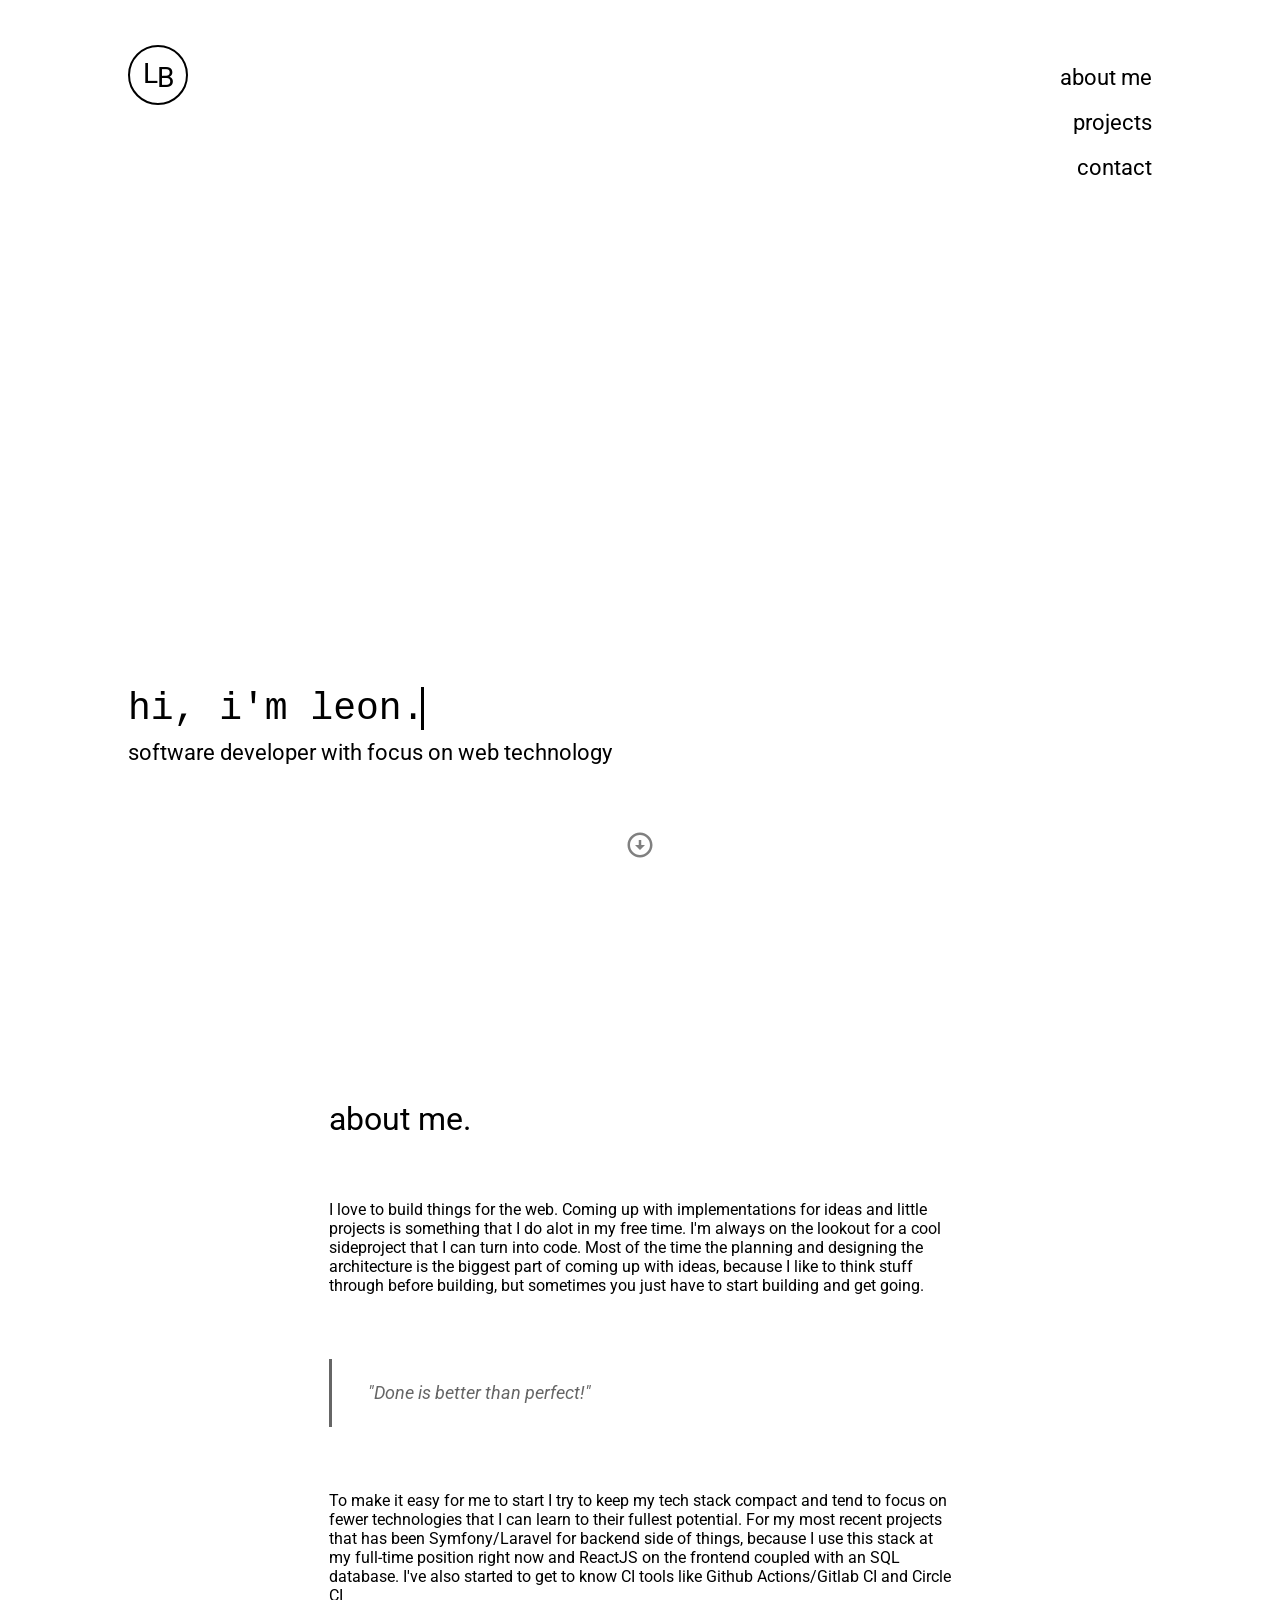
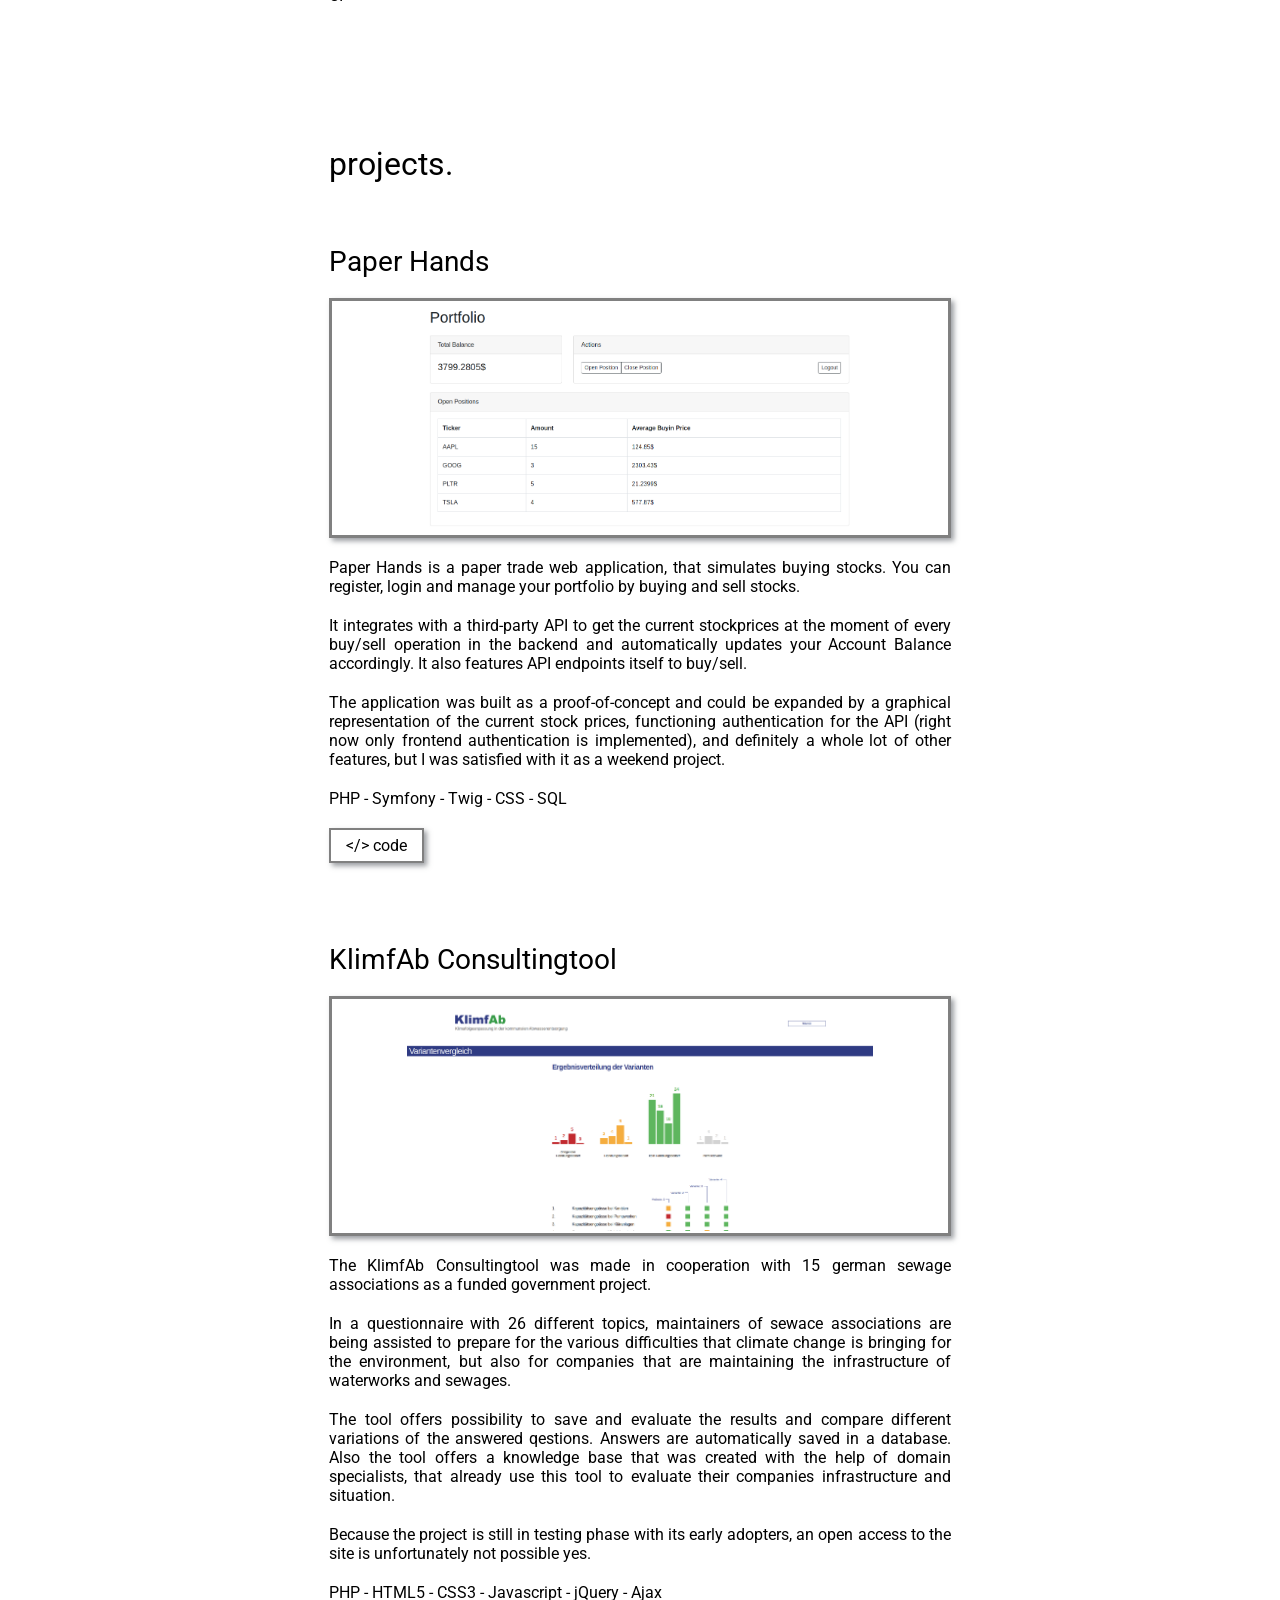
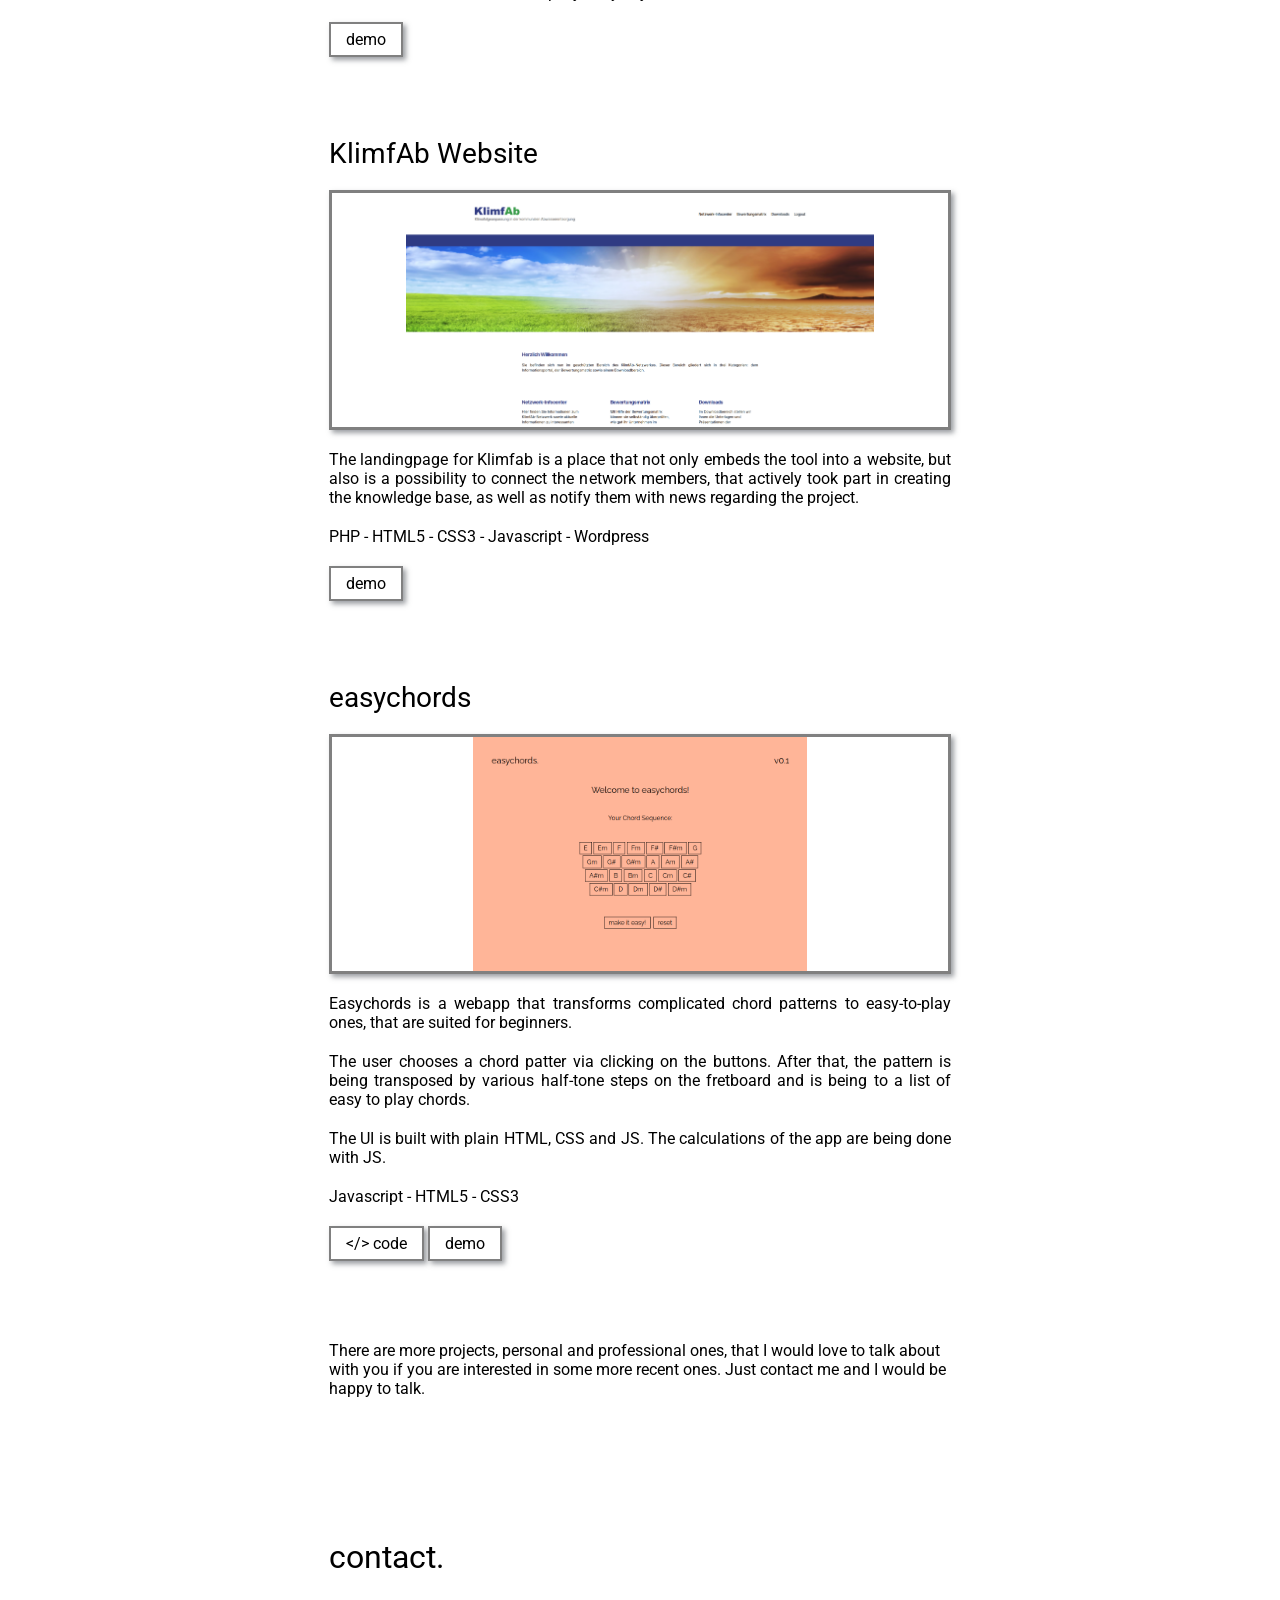
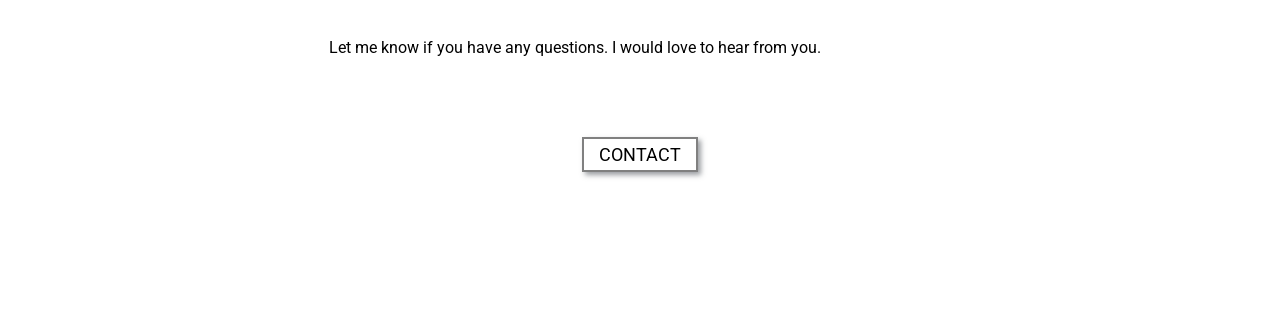
==== index.html @ 1100e107 "fix links to github" ====
<!DOCTYPE html>
<html lang="de">
<head>
	<meta charset="utf-8">
	<title>Leon Bubova - Developer</title>
	<meta name="author" content="">
	<meta name="description" content="A Personal Portfolio Website to showcase my projects and experiences">
	<meta name="viewport" content="width=device-width, initial-scale=1">

	<link rel="shortcut icon" type="image/x-icon" href="favicon.png">

	<link href="style.css" rel="stylesheet">
	<link href="https://fonts.googleapis.com/css2?family=Roboto:wght@100;300&display=swap" rel="stylesheet">

	<script src="https://ajax.googleapis.com/ajax/libs/jquery/3.5.1/jquery.min.js"></script>
	<script src="myscript.js"></script>
</head>

<body>
	<!--<div id="extra-header">
		<div id="header-container">
			<div id="extra-logo"><span id="extra-l">L</span><span id="extra-b">B</span></div>
			<div id="extra-navigation">
				<svg xmlns="http://www.w3.org/2000/svg" viewBox="0 0 24 24" fill="black;"><path d="M0 0h24v24H0z" fill="none"/><path d="M3 18h18v-2H3v2zm0-5h18v-2H3v2zm0-7v2h18V6H3z"/></svg>
			</div>
		</div>
	</div>-->
	<div id="hero">
		<div id="logo"><span id="l">L</span><span id="b">B</span></div>
		<div id="welcome">
			<h1 id="heading">hi, i'm leon.</h1>
			<h2 id="subline">software developer with focus on web technology</h2>
		</div>
		<div id="navigation">
			<ul>
				<li><a href="#about-me">about me</a></li>
				<li><a href="#projects">projects</a></li>
				<li><a href="#contact">contact</a></li>
			</ul>
		</div>
		<div id="to-bottom">
			<a href="#about-me"><svg xmlns="http://www.w3.org/2000/svg" enable-background="new 0 0 24 24" viewBox="0 0 24 24"><g><rect fill="none" height="24" width="24"/><path d="M12,4c4.41,0,8,3.59,8,8s-3.59,8-8,8s-8-3.59-8-8S7.59,4,12,4 M12,2C6.48,2,2,6.48,2,12c0,5.52,4.48,10,10,10 c5.52,0,10-4.48,10-10C22,6.48,17.52,2,12,2L12,2z M13,12l0-4h-2l0,4H8l4,4l4-4H13z"/></g></svg></a>
		</div>
	</div>
	<div id="site-content">
		<h3 id="about-me">about me.</h3>

		
		<p>I love to build things for the web. Coming up with implementations for ideas and little projects is something that I do alot in my free time. I'm always on the lookout for a cool sideproject that I can turn into code. Most of the time the planning and designing the architecture is the biggest part of coming up with ideas, because I like to think stuff through before building, but sometimes you just have to start building and get going.</p>
		<blockquote>"Done is better than perfect!"</blockquote>
		<p>To make it easy for me to start I try to keep my tech stack compact and tend to focus on fewer technologies that I can learn to their fullest potential. For my most recent projects that has been Symfony/Laravel for backend side of things, because I use this stack at my full-time position right now and ReactJS on the frontend coupled with an SQL database. I've also started to get to know CI tools like Github Actions/Gitlab CI and Circle CI</p>
	
		<h3 id="projects">projects.</h3>

		<h4 class="project-heading">Paper Hands</h4>
		<div id="project-0" class="project-container">
			<img src="paper_hands.png" style="max-height: 230px">
		</div>

		<p class="project-description">Paper Hands is a paper trade web application, that simulates buying stocks. You can register, login and manage your portfolio by buying and sell stocks.</p>
		<p class="project-description">It integrates with a third-party API to get the current stockprices at the moment of every buy/sell operation in the backend and automatically updates your Account Balance accordingly. It also features API endpoints itself to buy/sell.</p>
		<p class="project-description">The application was built as a proof-of-concept and could be expanded by a graphical representation of the current stock prices, functioning authentication for the API (right now only frontend authentication is implemented), and definitely a whole lot of other features, but I was satisfied with it as a weekend project.</p>
		<p>PHP - Symfony - Twig - CSS - SQL</p>
		<div class="project-button-container">
			<button class="project-button code-button"><a href="https://github.com/leonbubova/paper-hands">&lt/&gt code</a></button>
		</div>

		<h4 class="project-heading">KlimfAb Consultingtool</h4>
		<div id="project-1" class="project-container">
			<img src="klimfabtool.png" style="max-height: 230px">
		</div>

		<p class="project-description">The KlimfAb Consultingtool was made in cooperation with 15 german sewage associations as a funded government project. </p>
		<p class="project-description">In a questionnaire with 26 different topics, maintainers of sewace associations are being assisted to prepare for the various difficulties that climate change is bringing for the environment, but also for companies that are maintaining the infrastructure of waterworks and sewages.</p>
		<p class="project-description">The tool offers possibility to save and evaluate the results and compare different variations of the answered qestions. Answers are automatically saved in a database. Also the tool offers a knowledge base that was created with the help of domain specialists, that already use this tool to evaluate their companies infrastructure and situation.</p>
		<p class="project-description">Because the project is still in testing phase with its early adopters, an open access to the site is unfortunately not possible yes.</p>
		<p>PHP - HTML5 - CSS3 - Javascript - jQuery - Ajax</p>
		<div class="project-button-container">
			<button class="project-button demo-button"><a href="http://klimfab.de/">demo</a></button>
		</div>
		
		<h4 class="project-heading">KlimfAb Website</h4>
		<div id="project-2" class="project-container">
			<img src="klimfabwebsite.png" style="max-height: 230px">
		</div>
		<p class="project-description">The landingpage for Klimfab is a place that not only embeds the tool into a website, but also is a possibility to connect the network members, that actively took part in creating the knowledge base, as well as notify them with news regarding the project.</p>
		
		<p>PHP - HTML5 - CSS3 - Javascript - Wordpress</p>
		<div class="project-button-container">
			<button class="project-button demo-button"><a href="http://klimfab.de/">demo</a></button>
		</div>

		<h4 class="project-heading">easychords</h4>
		<div id="project-3" class="project-container">
			<img src="easychords.png" style="max-height: 234px">
		</div>
		<p class="project-description">Easychords is a webapp that transforms complicated chord patterns to easy-to-play ones, that are suited for beginners.</p>
		<p class="project-description">The user chooses a chord patter via clicking on the buttons. After that, the pattern is being transposed by various half-tone steps on the fretboard and is being to a list of easy to play chords.</p>
		<p class="project-description">The UI is built with plain HTML, CSS and JS. The calculations of the app are being done with JS.</p>
		<p>Javascript - HTML5 - CSS3</p>
		<div class="project-button-container">
			<button class="project-button code-button"><a href="https://github.com/leonbubova/easychords">&lt/&gt code</a></button>
			<button class="project-button demo-button"><a href="http://easychords.io/">demo</a></button>
		</div>
		
		<p>There are more projects, personal and professional ones, that I would love to talk about with you if you are interested in some more recent ones. Just contact me and I would be happy to talk.</p>
		
		<h3 id="contact">contact.</h3>
		<p>Let me know if you have any questions. I would love to hear from you.</p>
		<div id="cta-container">
			<button class="cta-button"><a href="mailto:bubova.leon@gmail.com">Contact</a></button>
		</div>
	</div>
</body>

</html>
---- style.css ----
/*! minireset.css v0.0.6 | MIT License | github.com/jgthms/minireset.css */
html,body,p,ol,ul,li,dl,dt,dd,blockquote,figure,fieldset,legend,textarea,pre,iframe,hr,h1,h2,h3,h4,h5,h6{margin:0;padding:0}h1,h2,h3,h4,h5,h6{font-size:100%;font-weight:normal}ul{list-style:none}button,input,select,textarea{margin:0}html{box-sizing:border-box}*,*::before,*::after{box-sizing:inherit}img,video{height:auto;max-width:100%}iframe{border:0}table{border-collapse:collapse;border-spacing:0}td,th{padding:0}td:not([align]),th:not([align]){text-align:left}

html{
	scroll-behavior: smooth;
}

body{
	font-family: 'Roboto', sans-serif;
}

a{
	color: inherit;
	text-decoration: none;
}

a:hover{
	text-decoration-line: underline;
	text-decoration-color: black;
}

#hero{
	width: 98vw;
	height: 100vh;
	margin: 0 auto;
	margin-bottom: 5rem;
}

#welcome{
	position: absolute;
	bottom: 15%;
	left: 10%;
}

@media only screen and (max-width: 500px) {

	h1{
		font-size: 26px !important;
	}
      }

#navigation{
	position: absolute;
	top: 5%;
	right: 10%;
	font-size: 22px;
	text-align: right;
	transition: top 1.2s;
}

#logo{
	position: absolute;
	top: 5%;
	left: 10%;
	width: 60px;
	height: 60px;
	border-radius: 50%;
	border: solid 2px black;
}

svg{
	fill: gray; 
	width: 30px;
	height: 30px;
}

#to-bottom{
	position: absolute;
	bottom: 4%;
	left: 0;
	right: 0;
	text-align: center;
}

#navigation ul li {
	margin-top: 20px;
}

h1{
	font-size: 38px;
	font-family: monospace;
	overflow: hidden;
	white-space: nowrap;
	border-right: 3px solid black;
	width: 13ch;
	animation: 
		typing 2s steps(13),
		blink-caret .75s 2s step-end infinite;
}

@keyframes slidein {
	from {
	  margin-left: -500px;
	}
      
	to {
	  margin-left: 0px;
	}
      }

/* typing effect */
@keyframes typing {
	from { width: 0ch; }
	10% {width: 0ch;}
	to { width: 13ch; }
}

/* typewriter cursor effect */
@keyframes blink-caret {
	from, to { border-color: transparent }
	50% { border-color: black; }
}

h2{
	font-size: 22px;
}

h3{
	font-size: 32px;
	margin-bottom: 60px;
	margin-top: 20px;
	min-height: 160px;
	padding-top: 120px;

}

p{
	font-size: 16px;
	margin-bottom: 20px;
}

#subline{
	margin-top: 10px;
}

#site-content{
	max-width: 750px;
	margin: 0 auto;
	padding: 0 5vw;
}

blockquote {
	border-left: 3px solid #666;
	color: #666;
	font-family: 'Roboto', sans-serif;
	font-size: 18px;
	font-style: italic;
	line-height: 1.8em;
	padding: 1em 2em;
	margin: 4rem 0;
	position: relative;
	transition: 0.2s border ease-in-out;
	z-index: 0;
      }

#l{
	font-size: 28px;
	position: relative;
	left: 13px;
	top: 10px;

}

#b{
	font-size: 28px;
	position: relative;
	left: 12px;
	top: 14px;

}

#extra-l{
	font-size: 16px;
	position: relative;
	left: 8px;
	top: 5px;

}

#extra-b{
	font-size: 16px;
	position: relative;
	left: 7px;
	top: 9px;

}

#extra-header{
	display: none;
	position: fixed;
	width: 100vw;
	height: 50px;
	padding: 5px;
	margin: 0 auto;
	z-index: 10;
	background-color: white;
	-webkit-box-shadow: 0 3px 5px rgba(57, 63, 72, 0.3);
	-moz-box-shadow: 0 3px 5px rgba(57, 63, 72, 0.3);
	box-shadow: 0 3px 5px rgba(57, 63, 72, 0.3);
}

#extra-logo{
	width: 35px;
	height: 35px;
	border-radius: 50%;
	border: solid 1px black;
}

#extra-navigation{
	margin-top: 5px;
}

#header-container{
	margin: 0 5vw;
	display: flex;
	flex-direction: row;
	justify-content: space-between;
	align-items: center;
}


.moved-navigation{
	top: 35vh!important;
}


.project-container{
	border: solid 3px gray;
	height: 240px;
	width: 100%;
	display: flex;
	flex-direction: column;
	justify-content: center;
	align-items: center;
	margin-bottom: 20px;
	-webkit-box-shadow: 3px 3px 5px rgba(57, 63, 72, 0.5);
	-moz-box-shadow: 3px 3px 5px rgba(57, 63, 72, 0.5);
	box-shadow: 3px 3px 5px rgba(57, 63, 72, 0.5);
}

.project-heading{
	font-size: 28px;
	margin-bottom: 20px;
}

.project-description{
	text-align: justify;
}

.project-button-container{
	margin-bottom: 80px
}

button{
	font-family: inherit;
	font-size: 16px;
	height: 35px;
	padding: 0 15px;
	background-color: white;
	border-radius: 0px;
	border: solid 2px gray;
	-webkit-box-shadow: 3px 3px 5px rgba(57, 63, 72, 0.5);
	-moz-box-shadow: 3px 3px 5px rgba(57, 63, 72, 0.5);
	box-shadow: 3px 3px 5px rgba(57, 63, 72, 0.5);
}

.cta-button{
	font-size: 18px;
	text-transform: uppercase;
}


#cta-container{
	display: flex;
	justify-content: center;
	margin-bottom: 10rem;
	margin-top: 5rem;
}
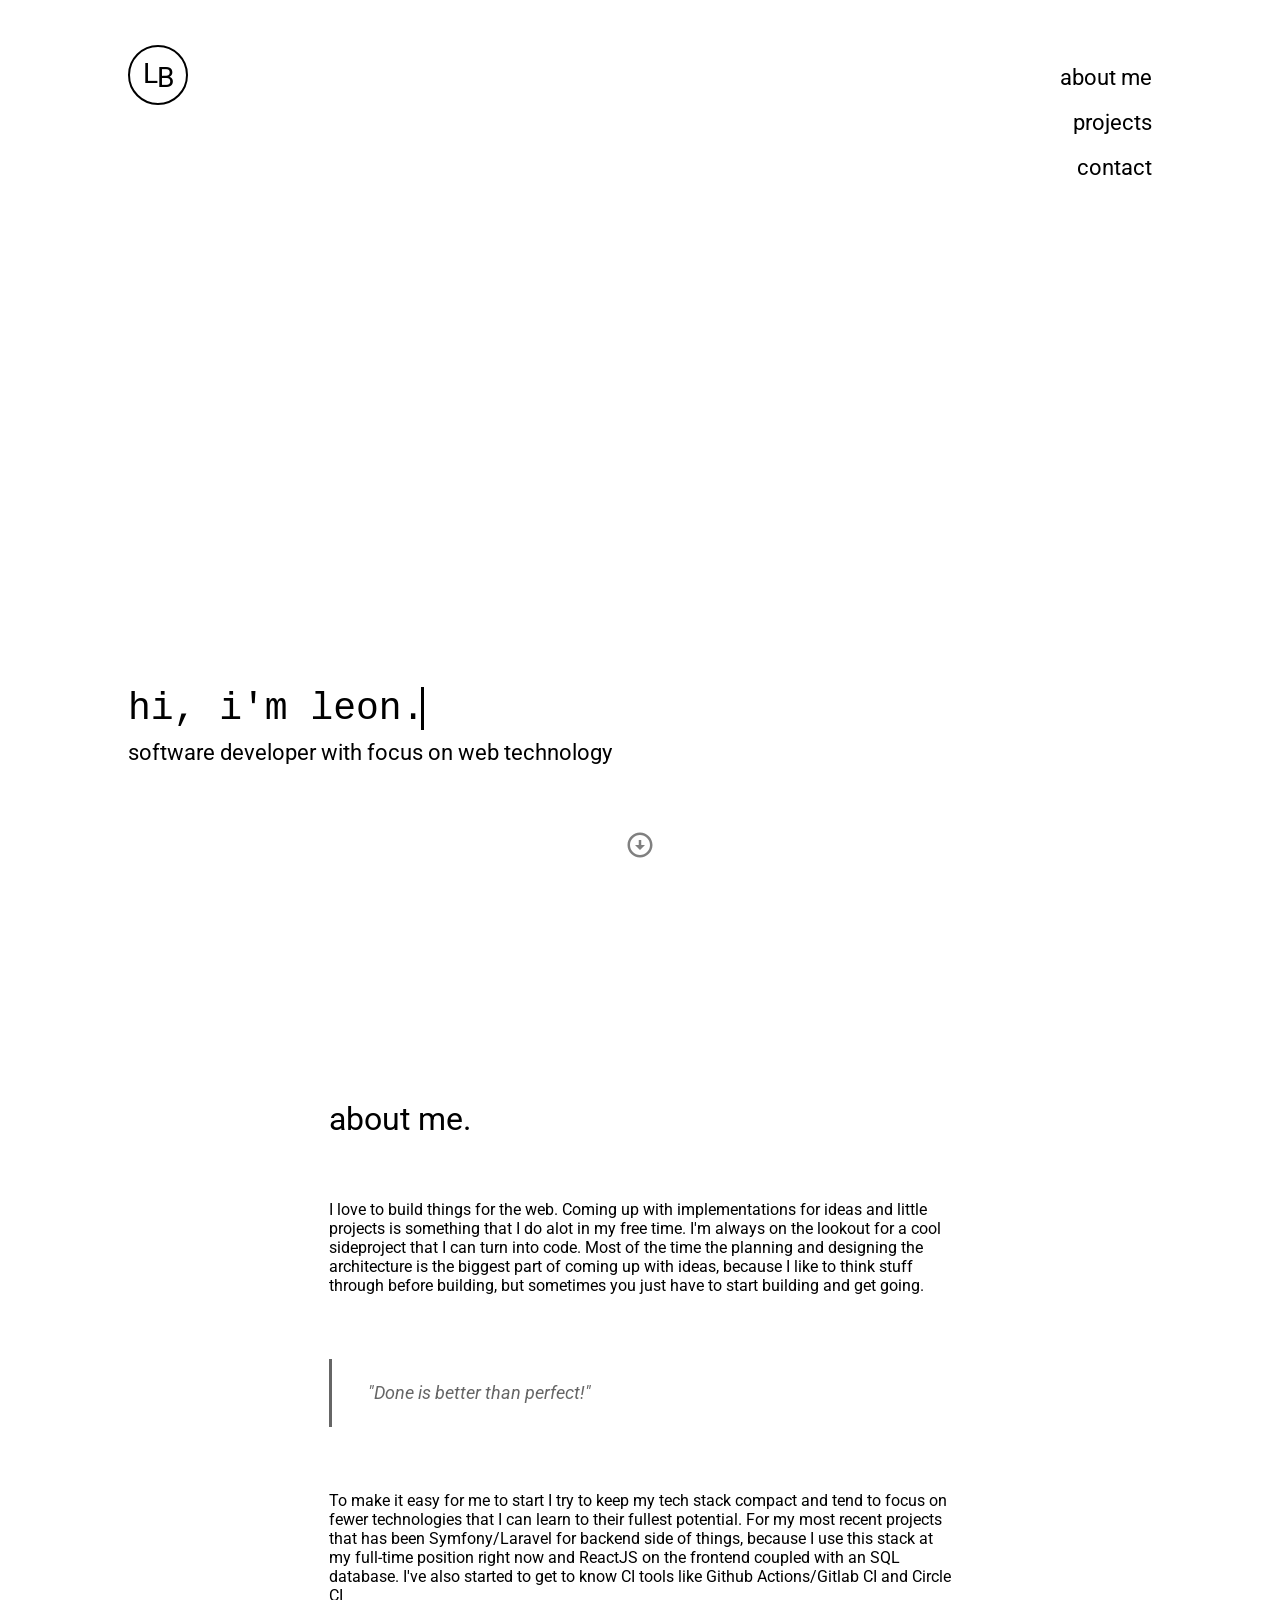
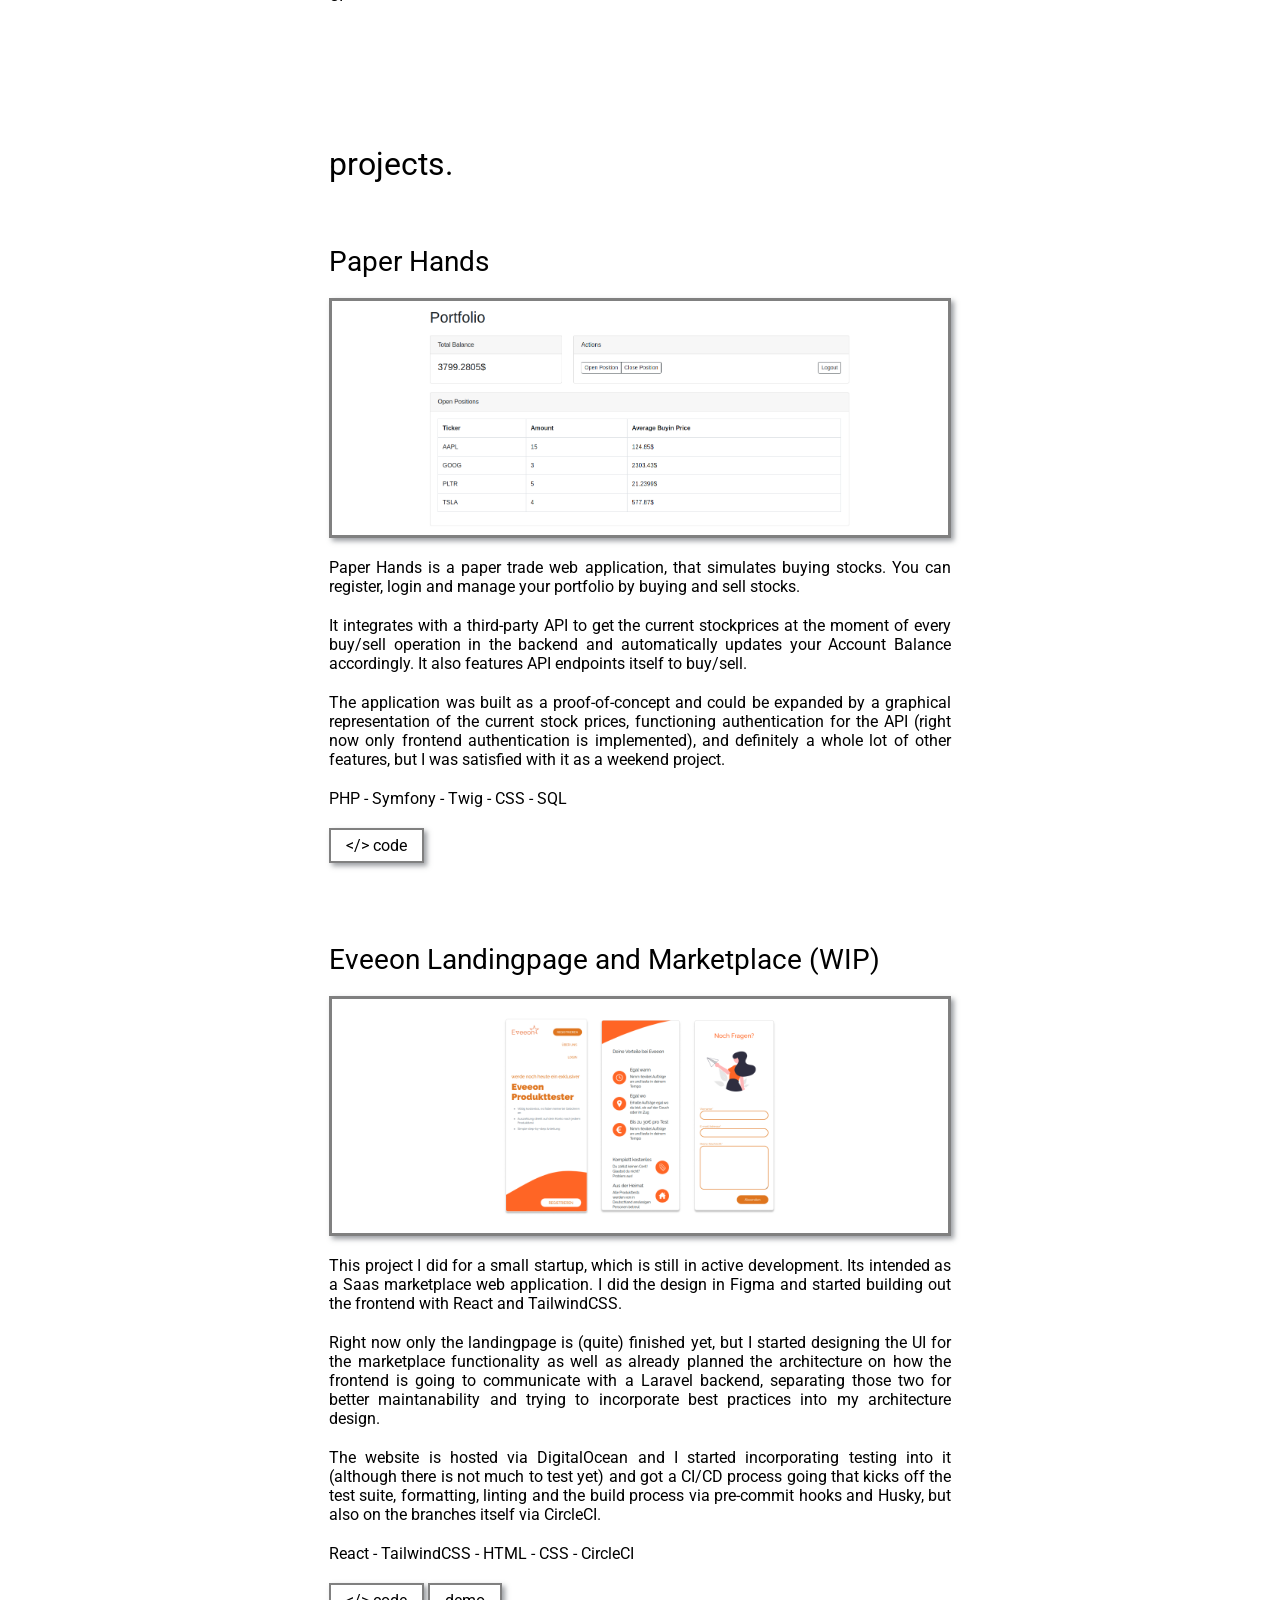
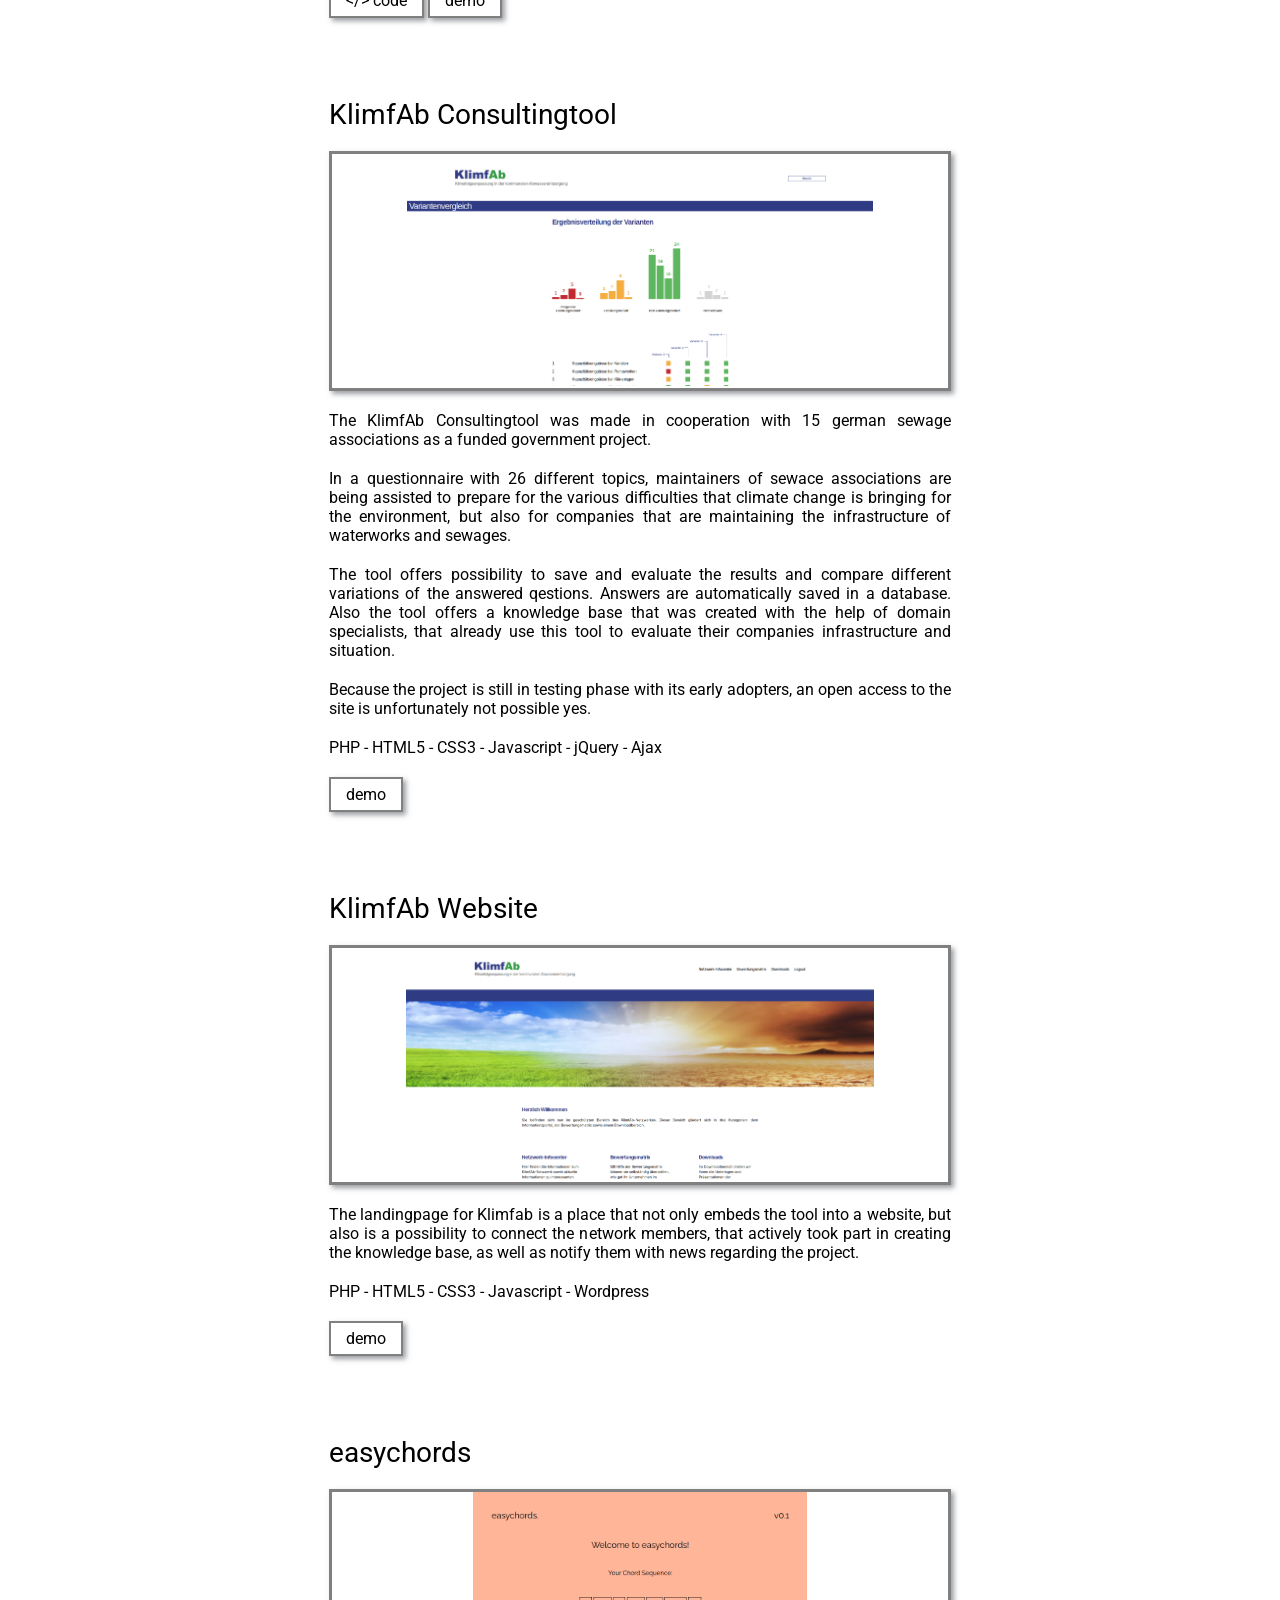
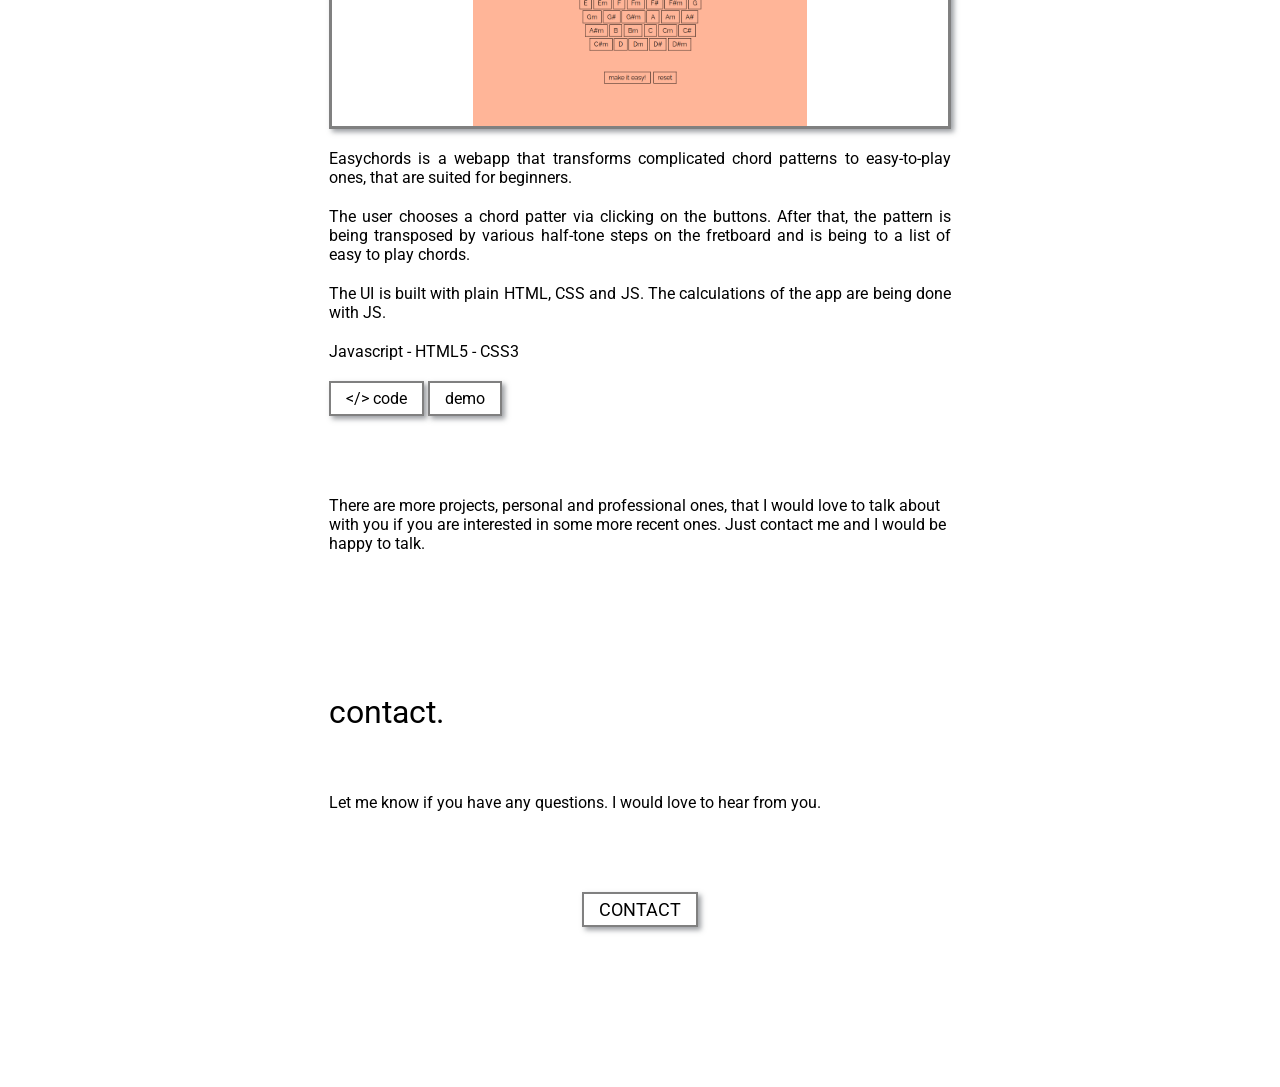
==== commit ae2c9e33: "add eveeon project" ====
--- a/index.html
+++ b/index.html
@@ -65,8 +65,22 @@
 			<button class="project-button code-button"><a href="https://github.com/leonbubova/paper-hands">&lt/&gt code</a></button>
 		</div>
 
+		<h4 class="project-heading">Eveeon Landingpage and Marketplace (WIP)</h4>
+		<div id="project-1" class="project-container">
+			<img src="eveeon.png" style="max-height: 230px">
+		</div>
+
+		<p class="project-description">This project I did for a small startup, which is still in active development. Its intended as a Saas marketplace web application. I did the design in Figma and started building out the frontend with React and TailwindCSS.</p>
+		<p class="project-description">Right now only the landingpage is (quite) finished yet, but I started designing the UI for the marketplace functionality as well as already planned the architecture on how the frontend is going to communicate with a Laravel backend, separating those two for better maintanability and trying to incorporate best practices into my architecture design.</p>
+		<p class="project-description">The website is hosted via DigitalOcean and I started incorporating testing into it (although there is not much to test yet) and got a CI/CD process going that kicks off the test suite, formatting, linting and the build process via pre-commit hooks and Husky, but also on the branches itself via CircleCI.</p>
+		<p>React - TailwindCSS - HTML - CSS - CircleCI</p>
+		<div class="project-button-container">
+			<button class="project-button code-button"><a href="https://github.com/leonbubova/mrktplc-frontend">&lt/&gt code</a></button>
+			<button class="project-button demo-button"><a href="https://mrktplc-frontend-juw6f.ondigitalocean.app/">demo</a></button>
+		</div>
+
 		<h4 class="project-heading">KlimfAb Consultingtool</h4>
-		<div id="project-1" class="project-container">
+		<div id="project-2" class="project-container">
 			<img src="klimfabtool.png" style="max-height: 230px">
 		</div>
 
@@ -80,7 +94,7 @@
 		</div>
 		
 		<h4 class="project-heading">KlimfAb Website</h4>
-		<div id="project-2" class="project-container">
+		<div id="project-3" class="project-container">
 			<img src="klimfabwebsite.png" style="max-height: 230px">
 		</div>
 		<p class="project-description">The landingpage for Klimfab is a place that not only embeds the tool into a website, but also is a possibility to connect the network members, that actively took part in creating the knowledge base, as well as notify them with news regarding the project.</p>
@@ -91,7 +105,7 @@
 		</div>
 
 		<h4 class="project-heading">easychords</h4>
-		<div id="project-3" class="project-container">
+		<div id="project-4" class="project-container">
 			<img src="easychords.png" style="max-height: 234px">
 		</div>
 		<p class="project-description">Easychords is a webapp that transforms complicated chord patterns to easy-to-play ones, that are suited for beginners.</p>
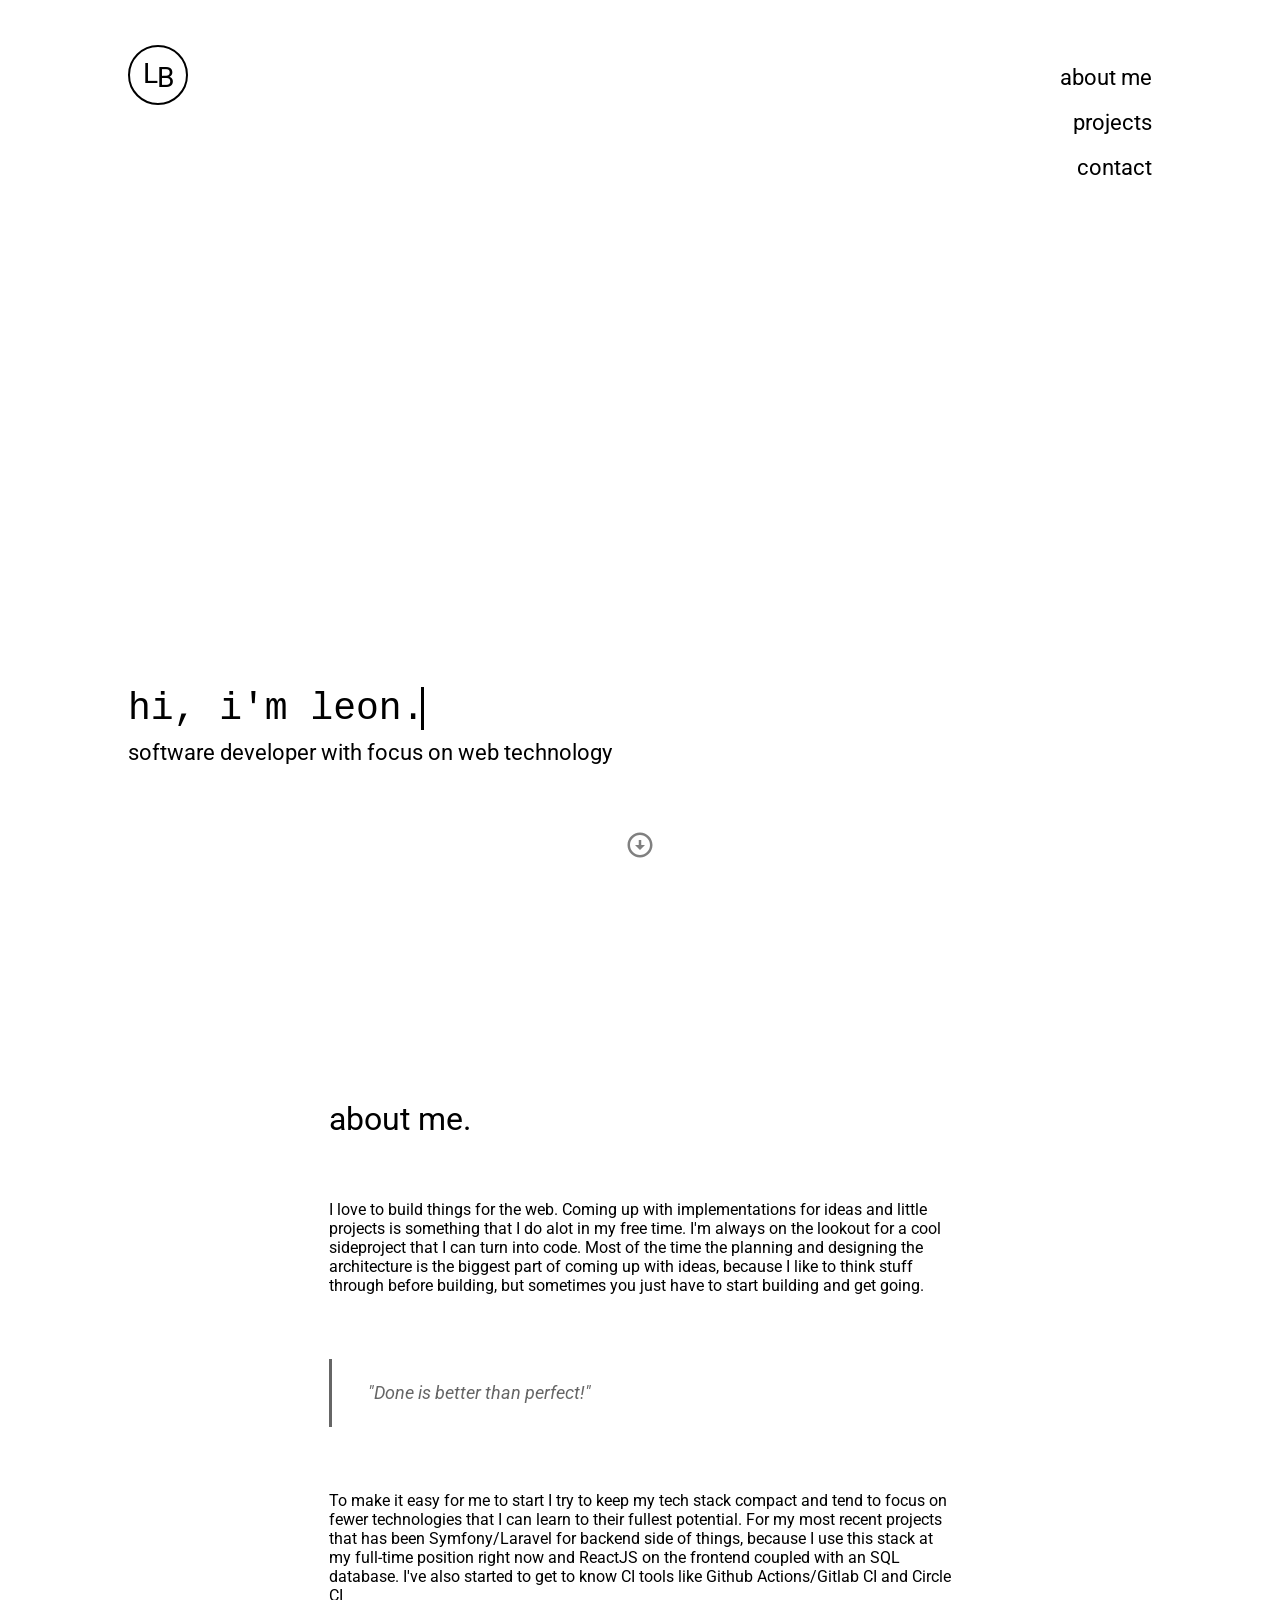
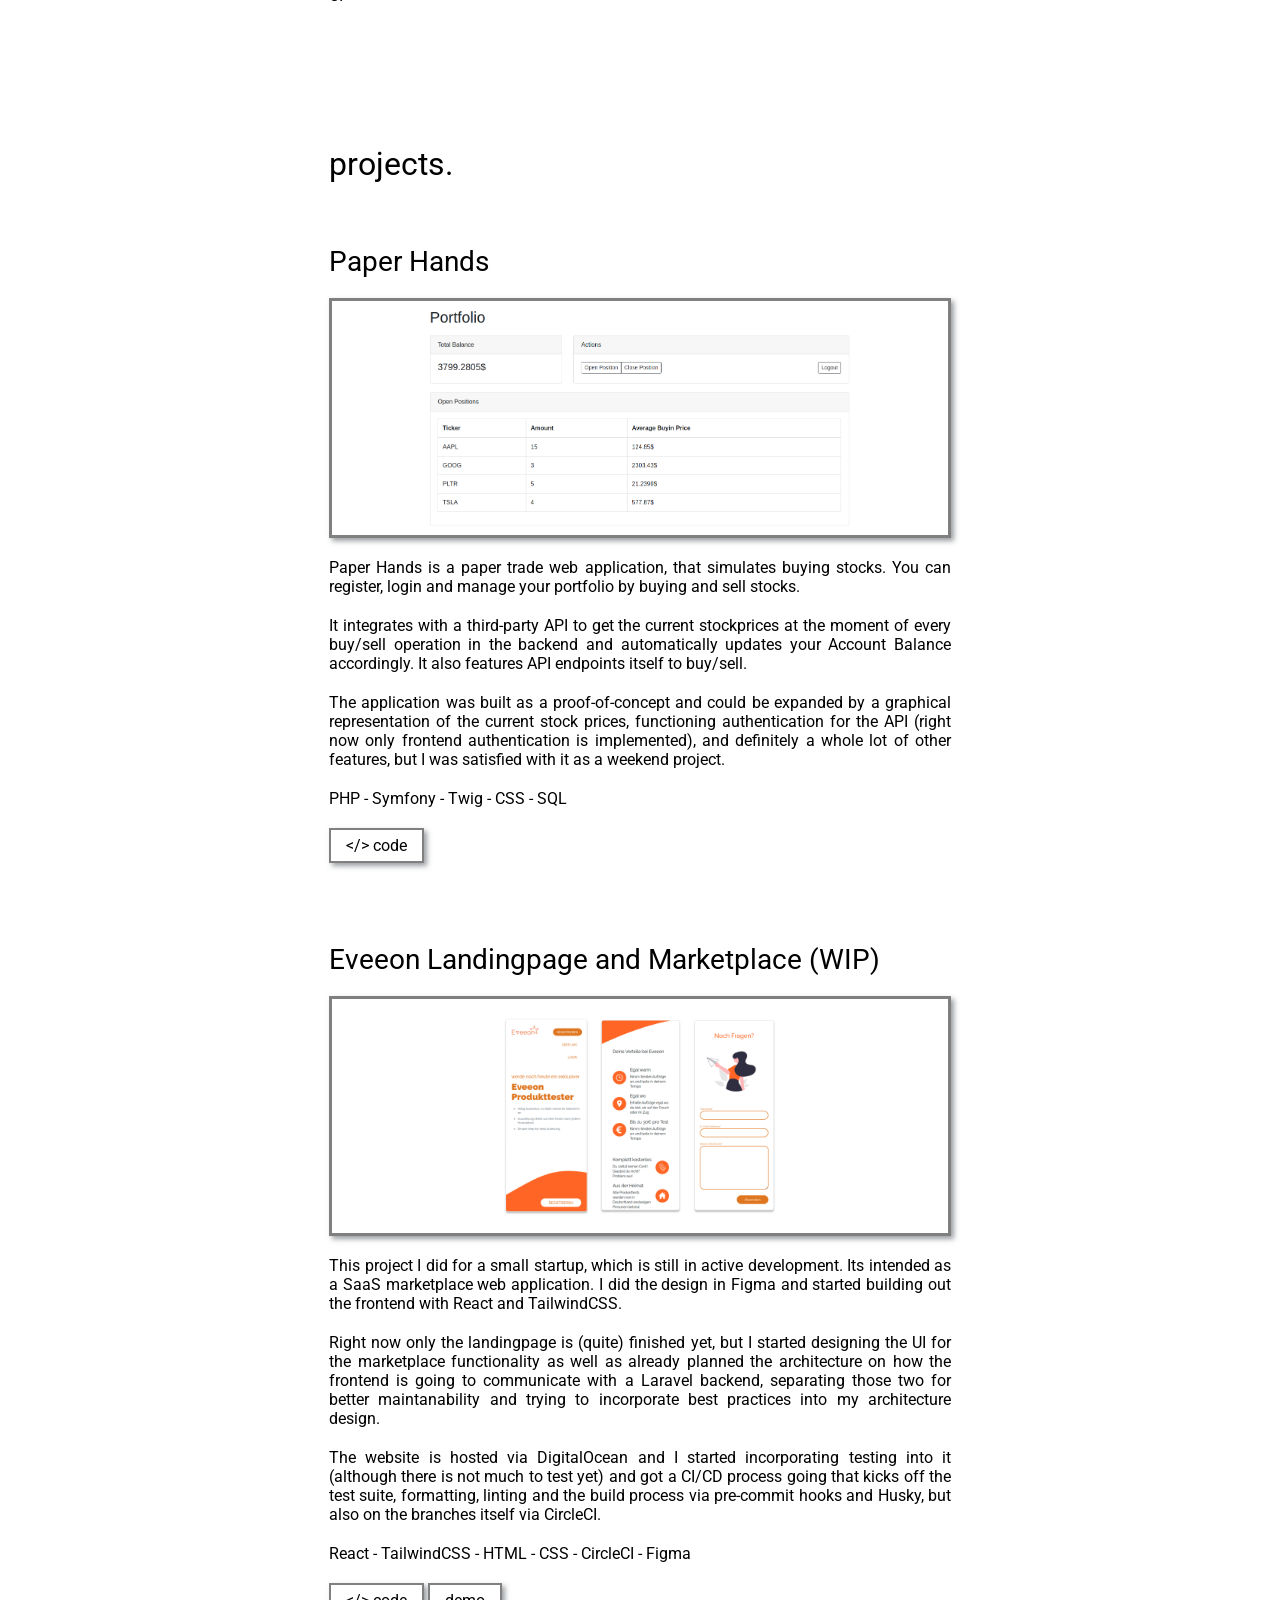
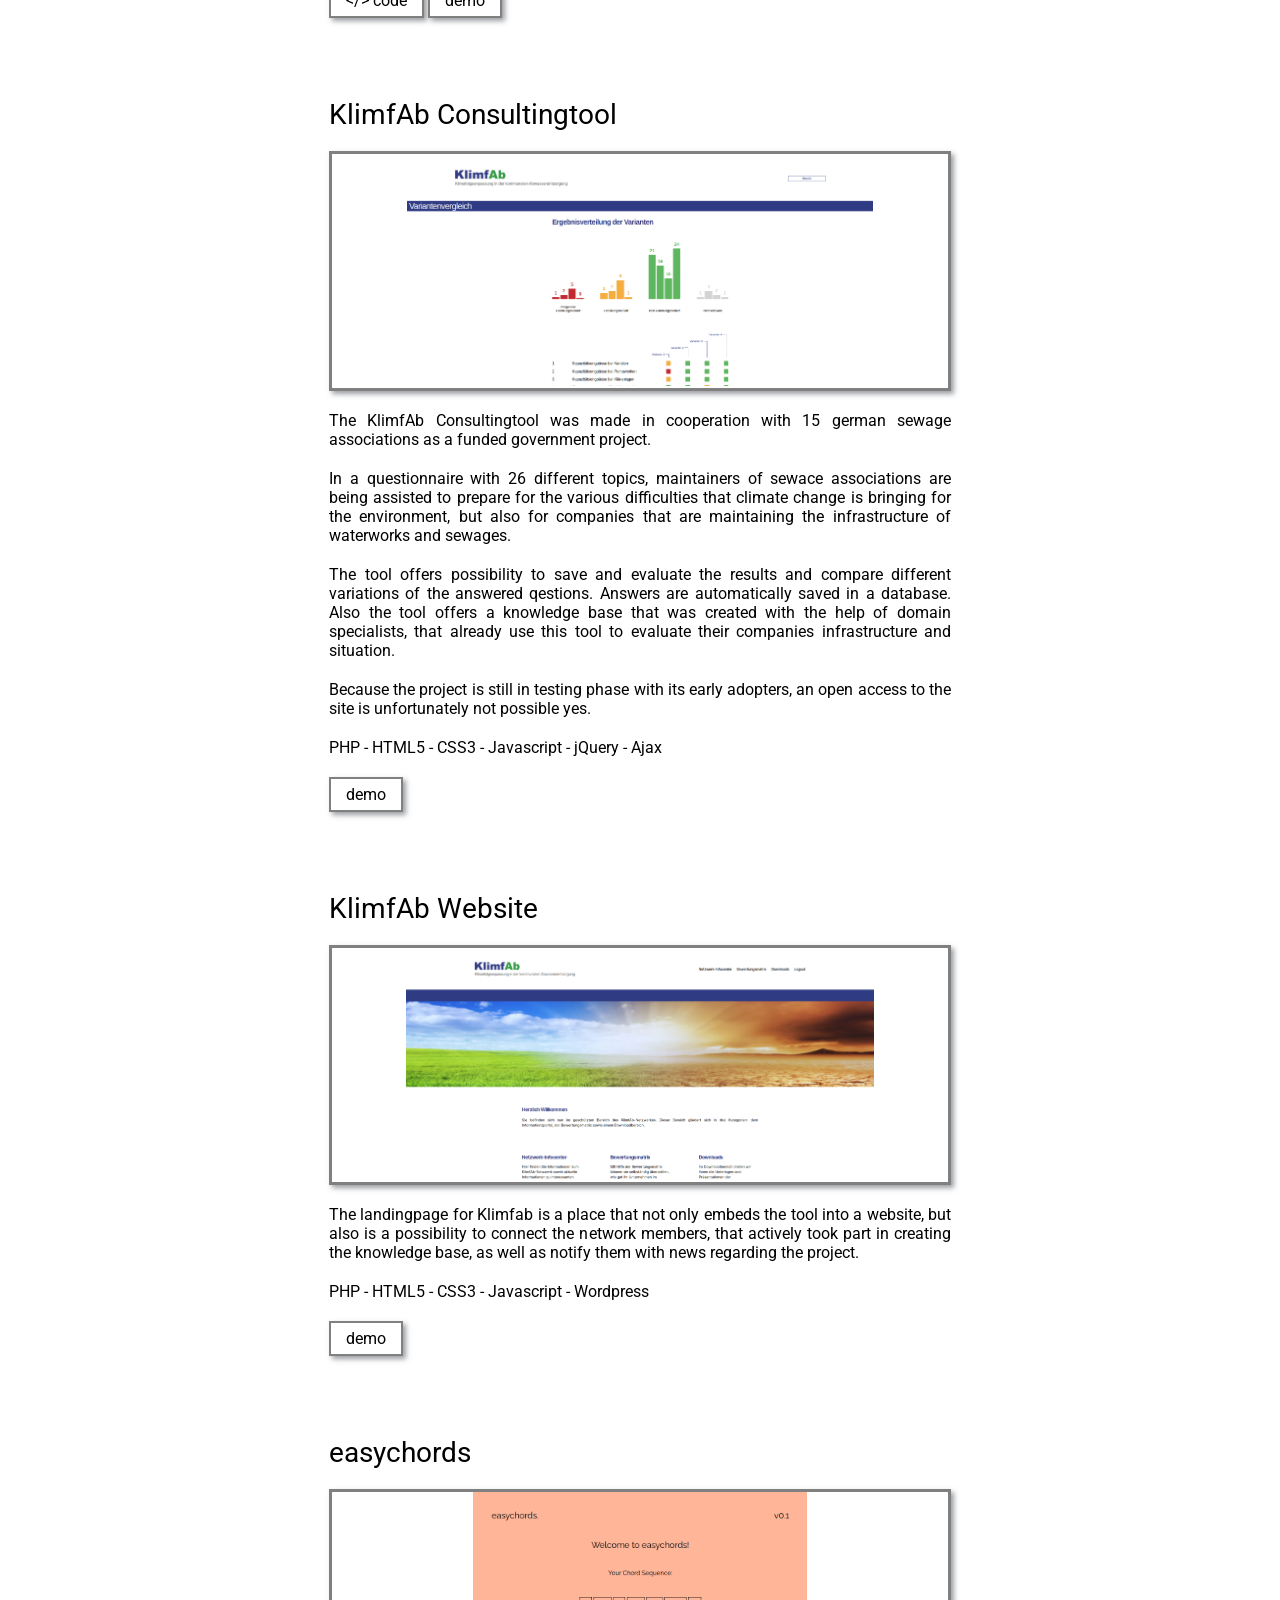
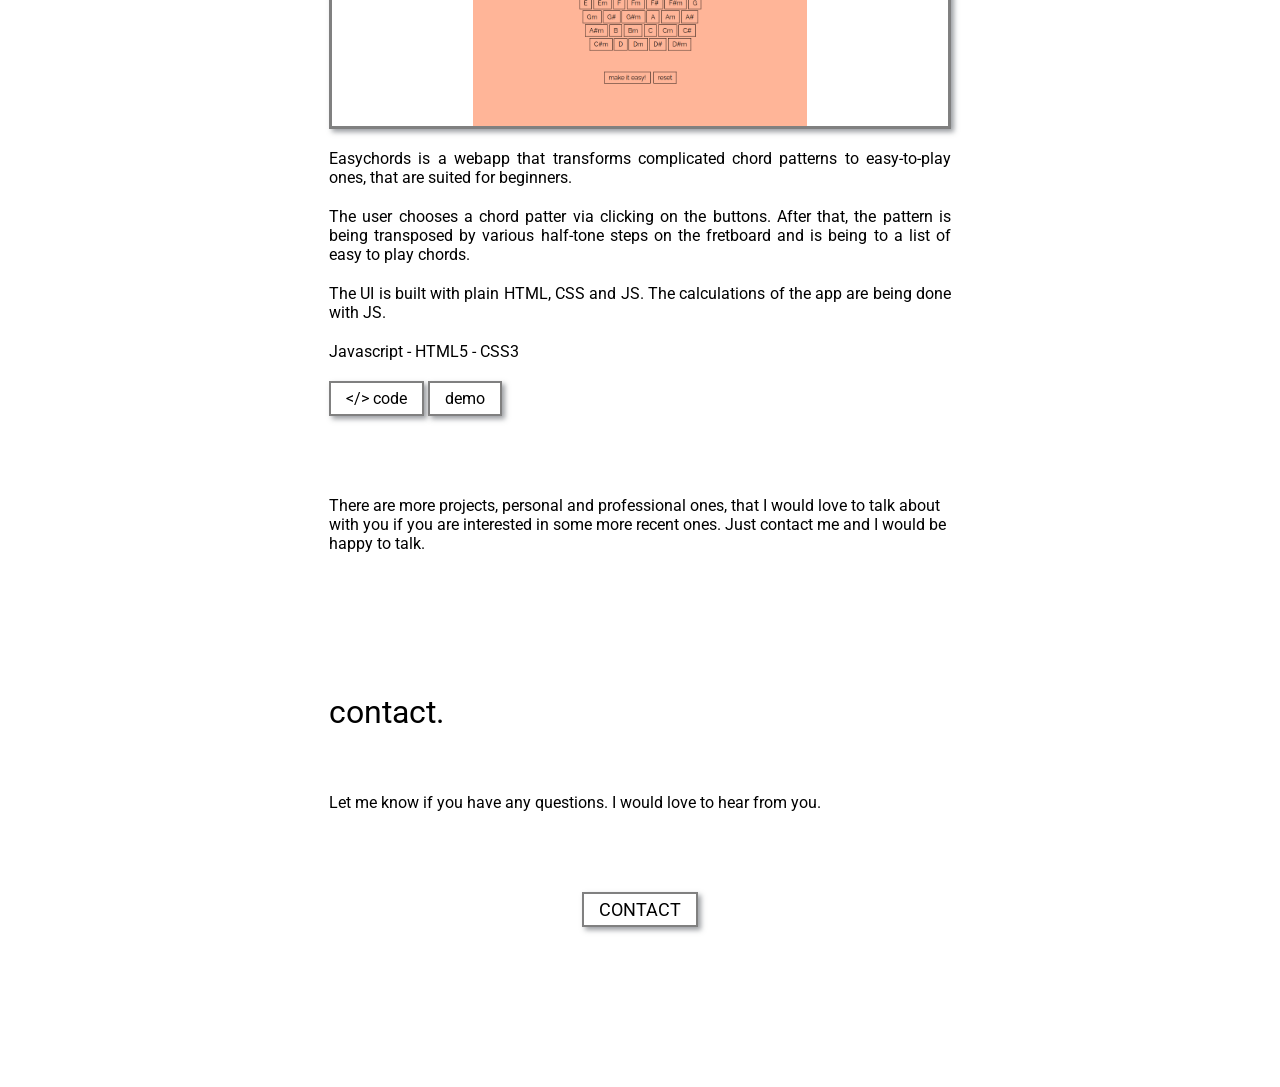
==== commit 0831df3e: "fix typo" ====
--- a/index.html
+++ b/index.html
@@ -70,10 +70,10 @@
 			<img src="eveeon.png" style="max-height: 230px">
 		</div>
 
-		<p class="project-description">This project I did for a small startup, which is still in active development. Its intended as a Saas marketplace web application. I did the design in Figma and started building out the frontend with React and TailwindCSS.</p>
+		<p class="project-description">This project I did for a small startup, which is still in active development. Its intended as a SaaS marketplace web application. I did the design in Figma and started building out the frontend with React and TailwindCSS.</p>
 		<p class="project-description">Right now only the landingpage is (quite) finished yet, but I started designing the UI for the marketplace functionality as well as already planned the architecture on how the frontend is going to communicate with a Laravel backend, separating those two for better maintanability and trying to incorporate best practices into my architecture design.</p>
 		<p class="project-description">The website is hosted via DigitalOcean and I started incorporating testing into it (although there is not much to test yet) and got a CI/CD process going that kicks off the test suite, formatting, linting and the build process via pre-commit hooks and Husky, but also on the branches itself via CircleCI.</p>
-		<p>React - TailwindCSS - HTML - CSS - CircleCI</p>
+		<p>React - TailwindCSS - HTML - CSS - CircleCI - Figma</p>
 		<div class="project-button-container">
 			<button class="project-button code-button"><a href="https://github.com/leonbubova/mrktplc-frontend">&lt/&gt code</a></button>
 			<button class="project-button demo-button"><a href="https://mrktplc-frontend-juw6f.ondigitalocean.app/">demo</a></button>
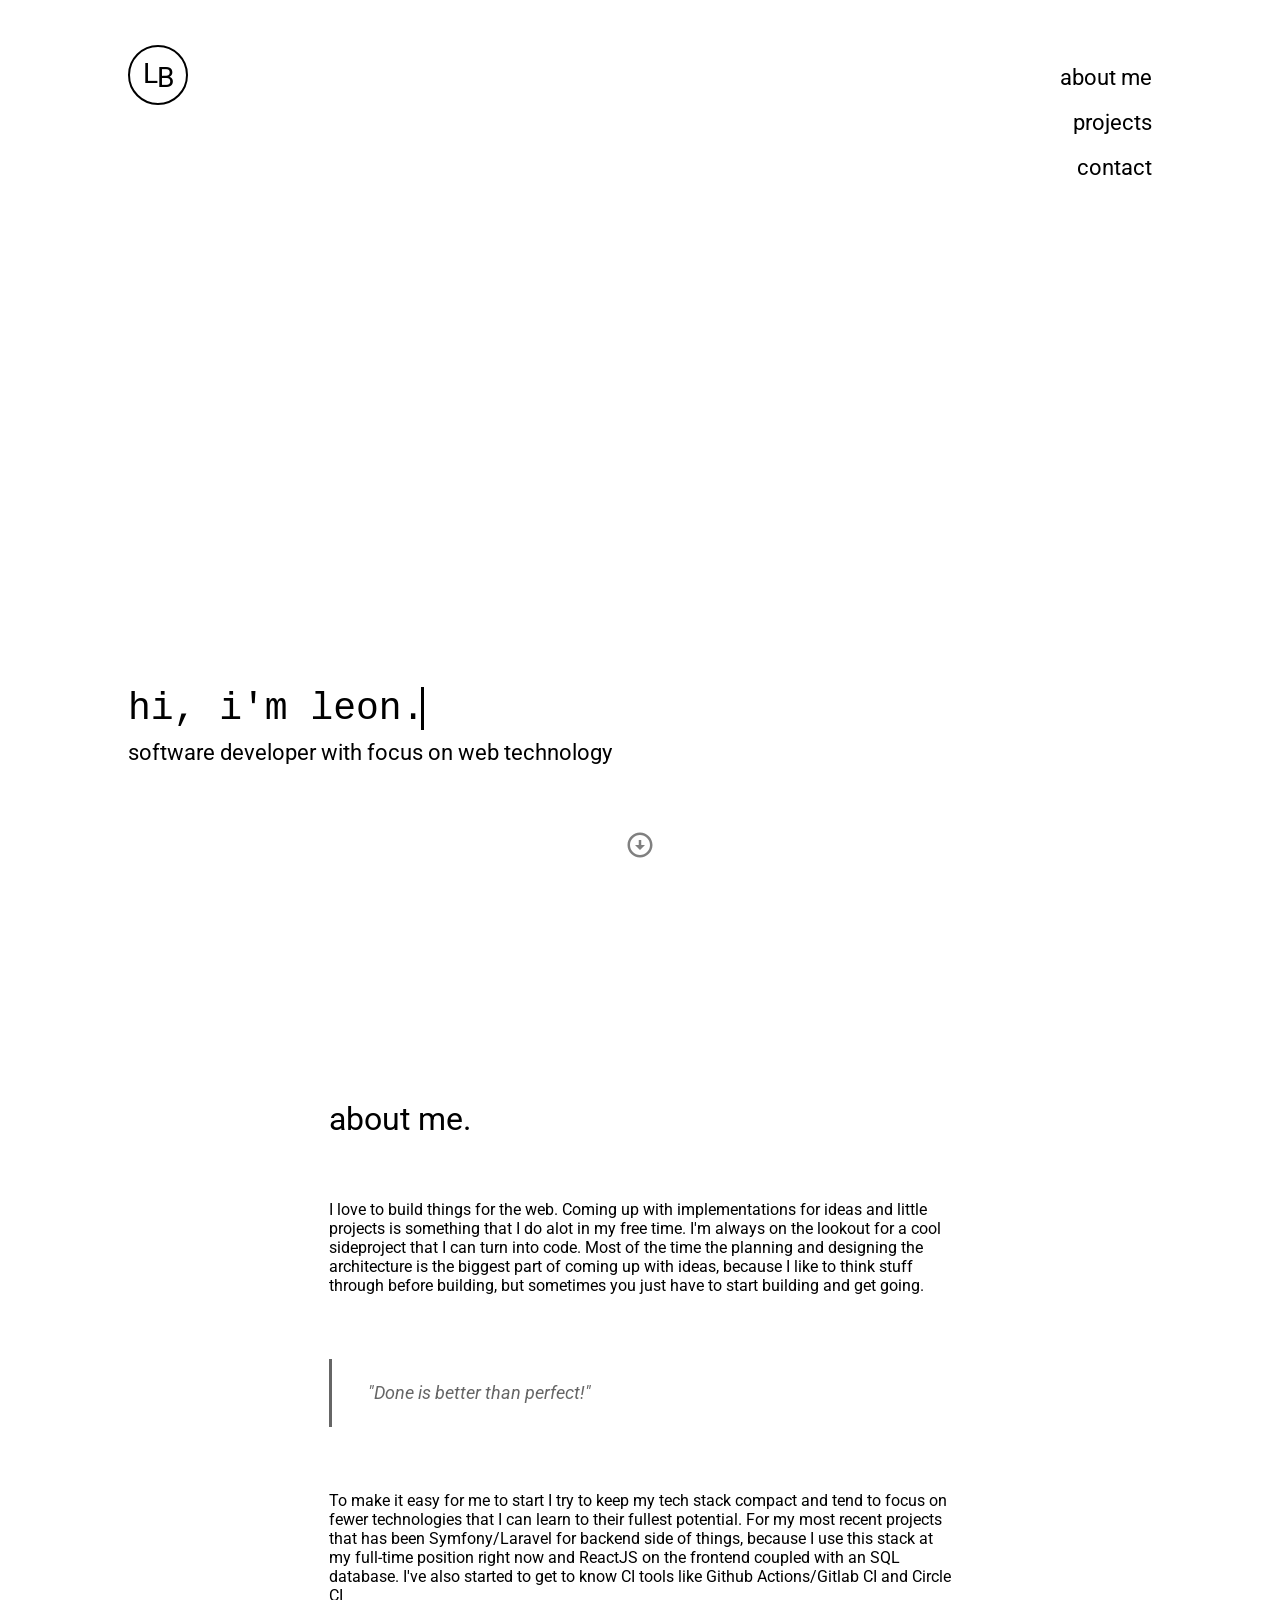
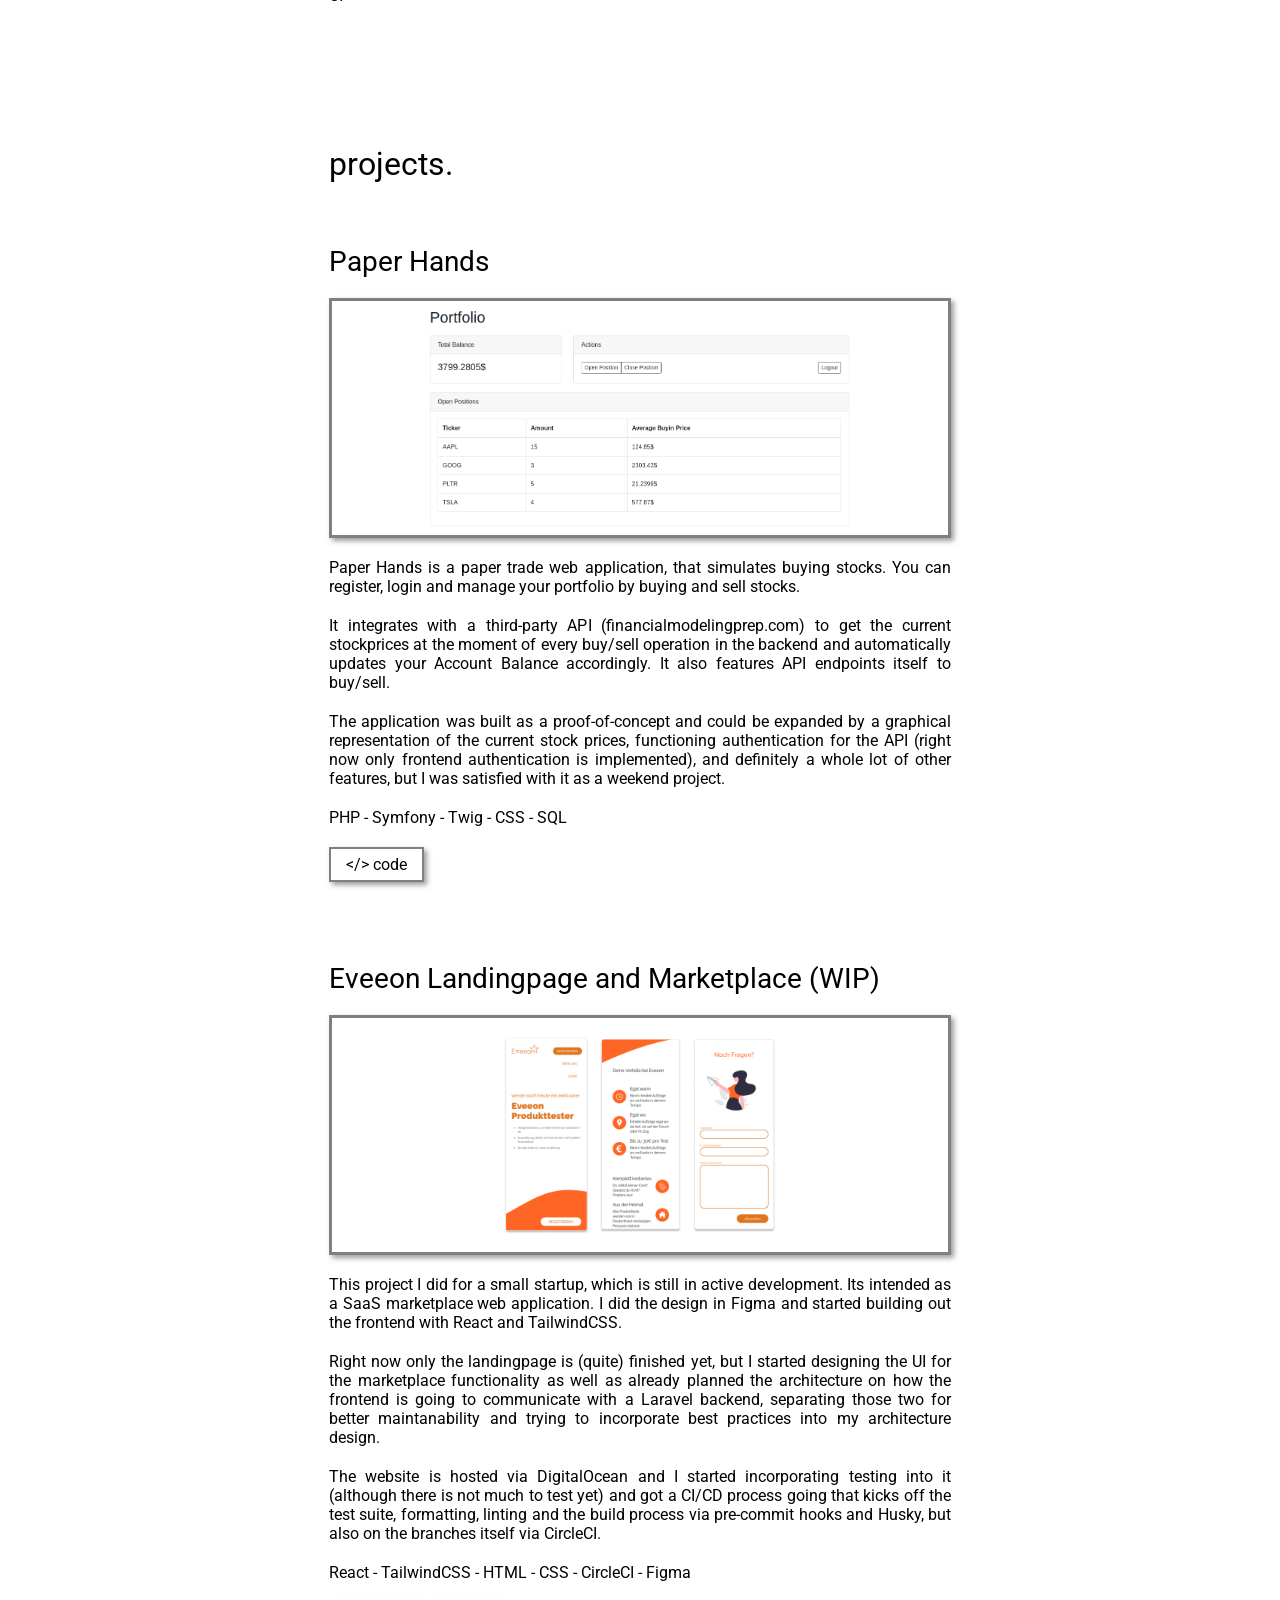
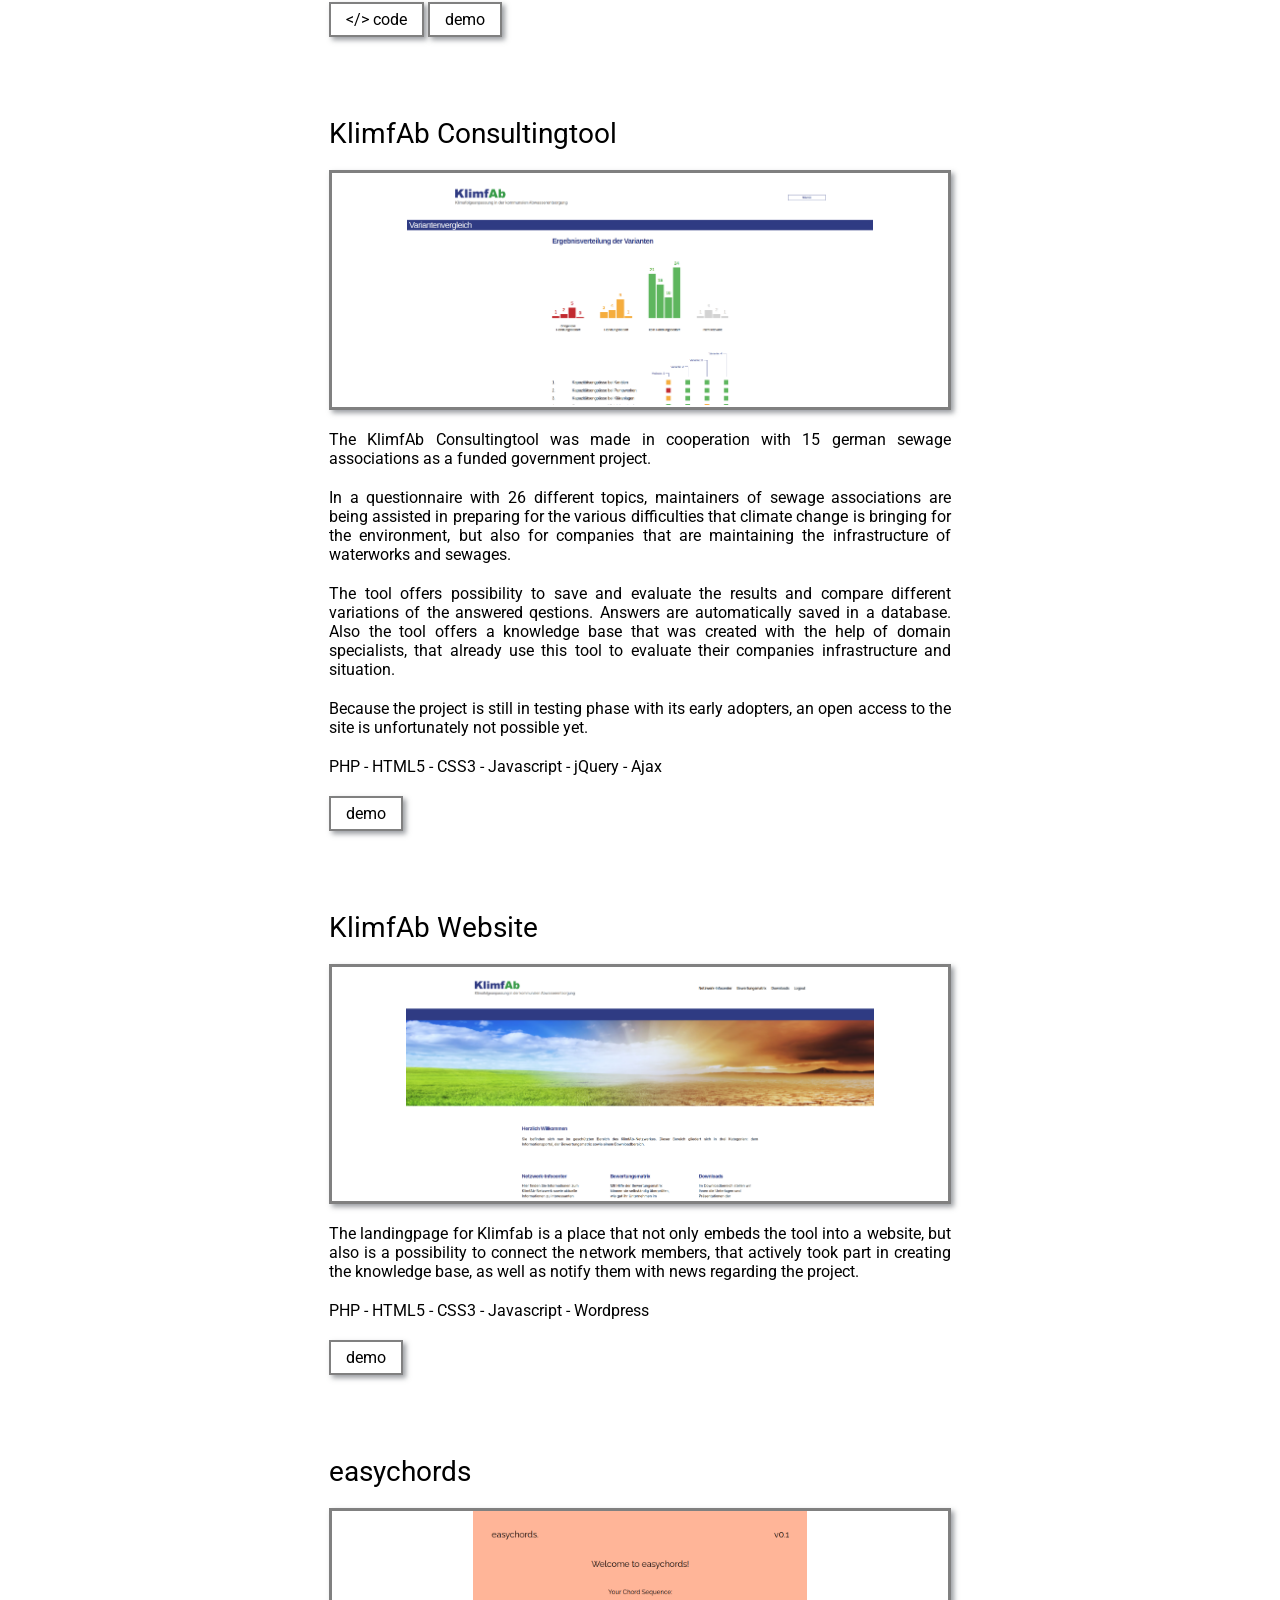
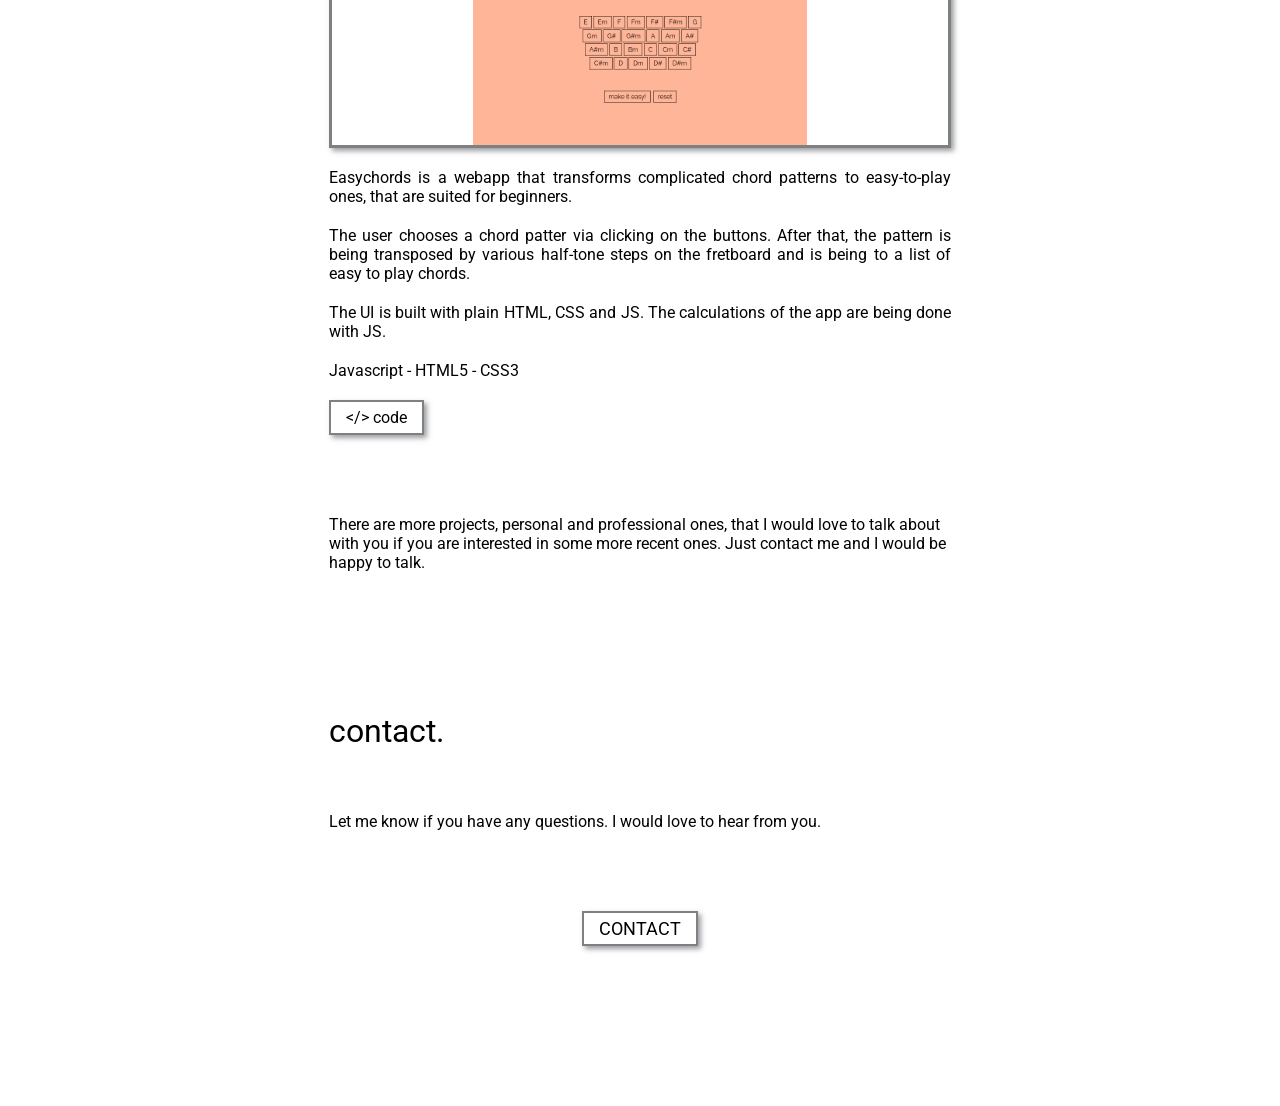
==== commit 504baea5: "fix errors" ====
--- a/index.html
+++ b/index.html
@@ -58,7 +58,7 @@
 		</div>
 
 		<p class="project-description">Paper Hands is a paper trade web application, that simulates buying stocks. You can register, login and manage your portfolio by buying and sell stocks.</p>
-		<p class="project-description">It integrates with a third-party API to get the current stockprices at the moment of every buy/sell operation in the backend and automatically updates your Account Balance accordingly. It also features API endpoints itself to buy/sell.</p>
+		<p class="project-description">It integrates with a third-party API (<a href="https://financialmodelingprep.com/">financialmodelingprep.com</a>) to get the current stockprices at the moment of every buy/sell operation in the backend and automatically updates your Account Balance accordingly. It also features API endpoints itself to buy/sell.</p>
 		<p class="project-description">The application was built as a proof-of-concept and could be expanded by a graphical representation of the current stock prices, functioning authentication for the API (right now only frontend authentication is implemented), and definitely a whole lot of other features, but I was satisfied with it as a weekend project.</p>
 		<p>PHP - Symfony - Twig - CSS - SQL</p>
 		<div class="project-button-container">
@@ -85,9 +85,9 @@
 		</div>
 
 		<p class="project-description">The KlimfAb Consultingtool was made in cooperation with 15 german sewage associations as a funded government project. </p>
-		<p class="project-description">In a questionnaire with 26 different topics, maintainers of sewace associations are being assisted to prepare for the various difficulties that climate change is bringing for the environment, but also for companies that are maintaining the infrastructure of waterworks and sewages.</p>
+		<p class="project-description">In a questionnaire with 26 different topics, maintainers of sewage associations are being assisted in preparing for the various difficulties that climate change is bringing for the environment, but also for companies that are maintaining the infrastructure of waterworks and sewages.</p>
 		<p class="project-description">The tool offers possibility to save and evaluate the results and compare different variations of the answered qestions. Answers are automatically saved in a database. Also the tool offers a knowledge base that was created with the help of domain specialists, that already use this tool to evaluate their companies infrastructure and situation.</p>
-		<p class="project-description">Because the project is still in testing phase with its early adopters, an open access to the site is unfortunately not possible yes.</p>
+		<p class="project-description">Because the project is still in testing phase with its early adopters, an open access to the site is unfortunately not possible yet.</p>
 		<p>PHP - HTML5 - CSS3 - Javascript - jQuery - Ajax</p>
 		<div class="project-button-container">
 			<button class="project-button demo-button"><a href="http://klimfab.de/">demo</a></button>
@@ -114,7 +114,6 @@
 		<p>Javascript - HTML5 - CSS3</p>
 		<div class="project-button-container">
 			<button class="project-button code-button"><a href="https://github.com/leonbubova/easychords">&lt/&gt code</a></button>
-			<button class="project-button demo-button"><a href="http://easychords.io/">demo</a></button>
 		</div>
 		
 		<p>There are more projects, personal and professional ones, that I would love to talk about with you if you are interested in some more recent ones. Just contact me and I would be happy to talk.</p>
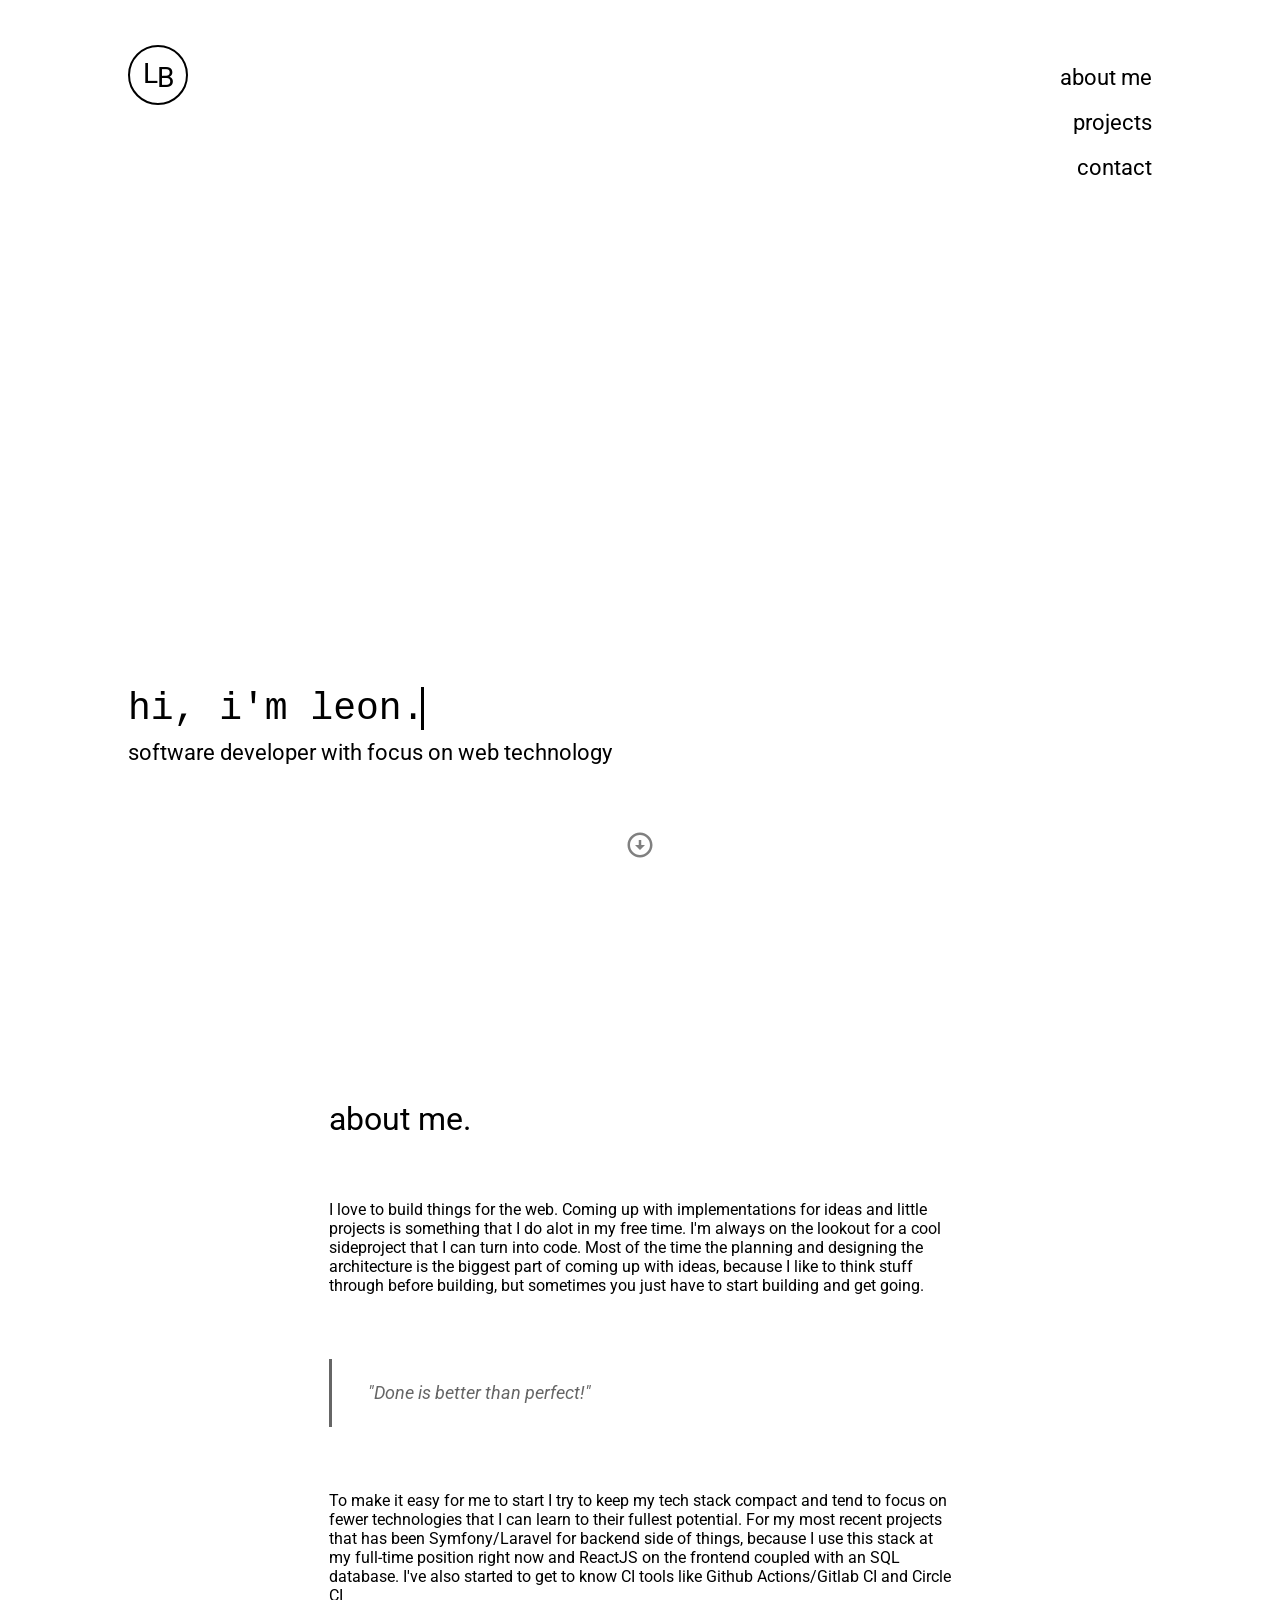
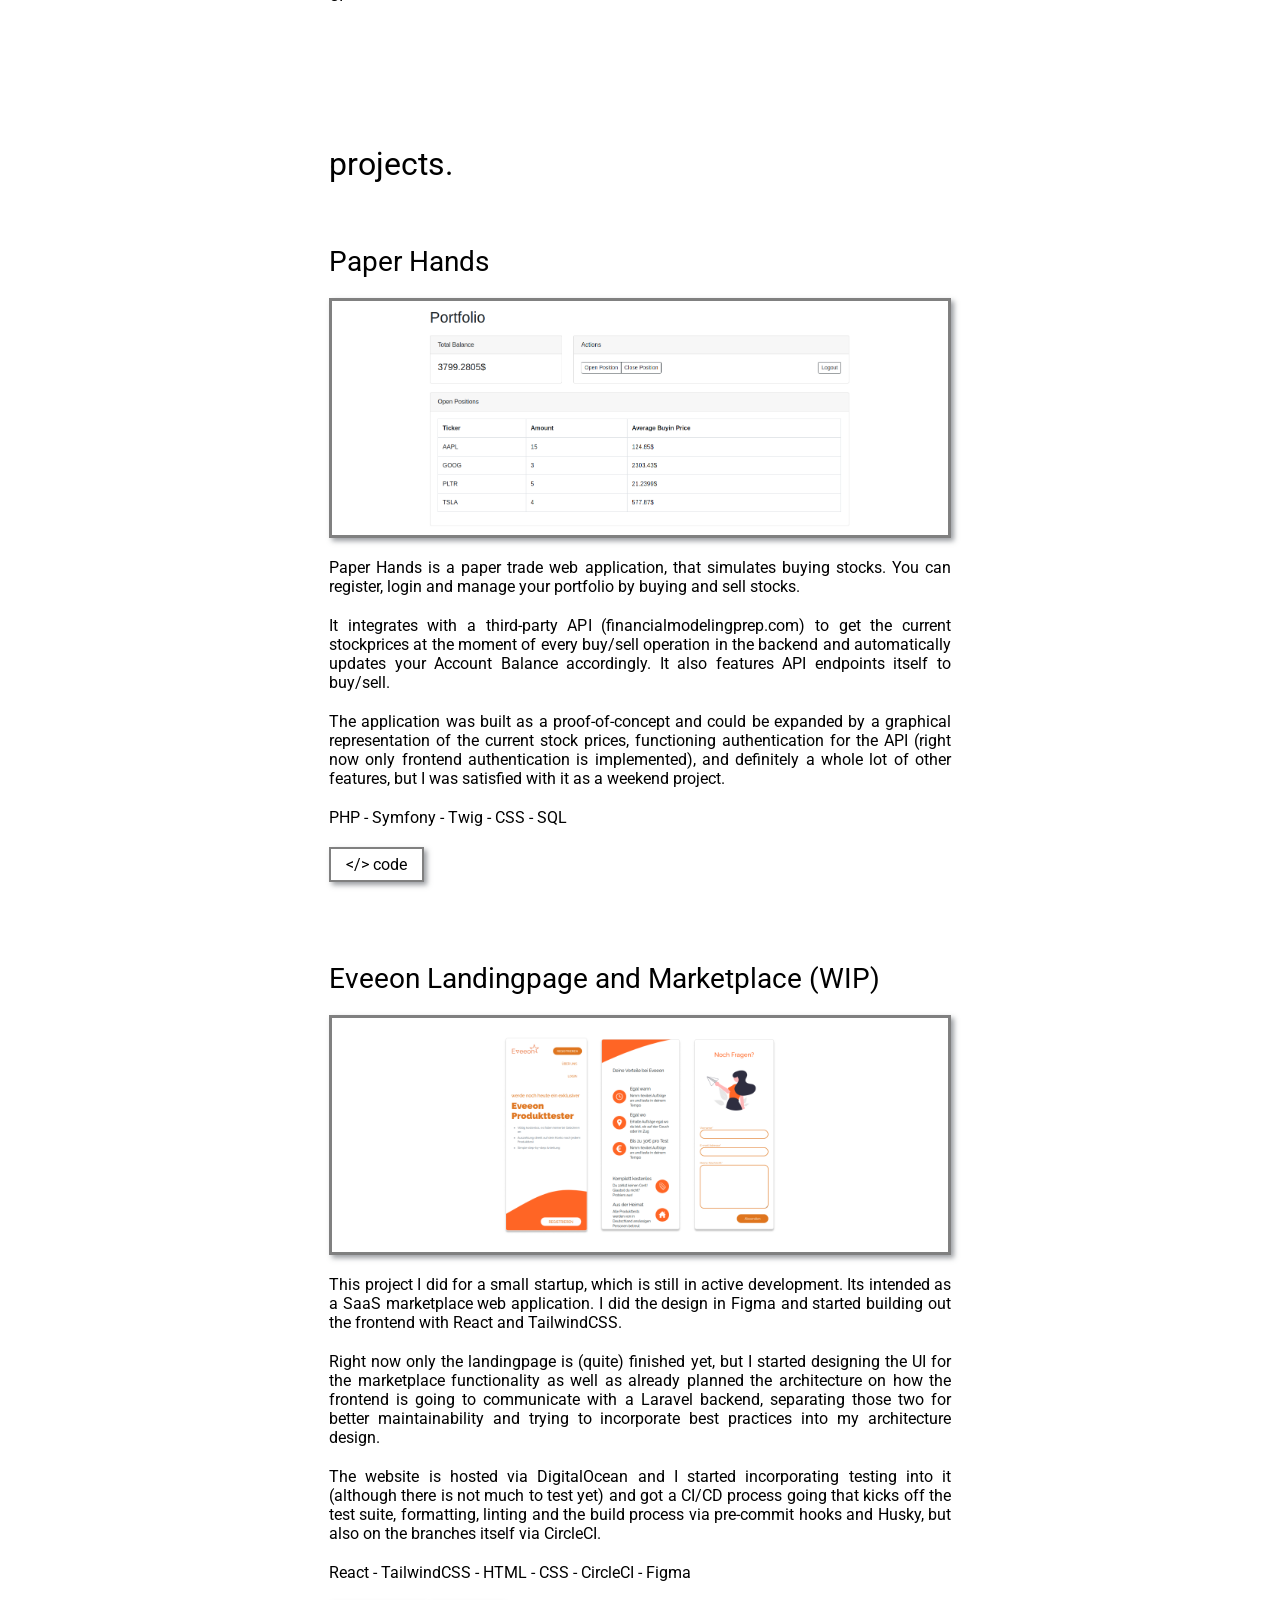
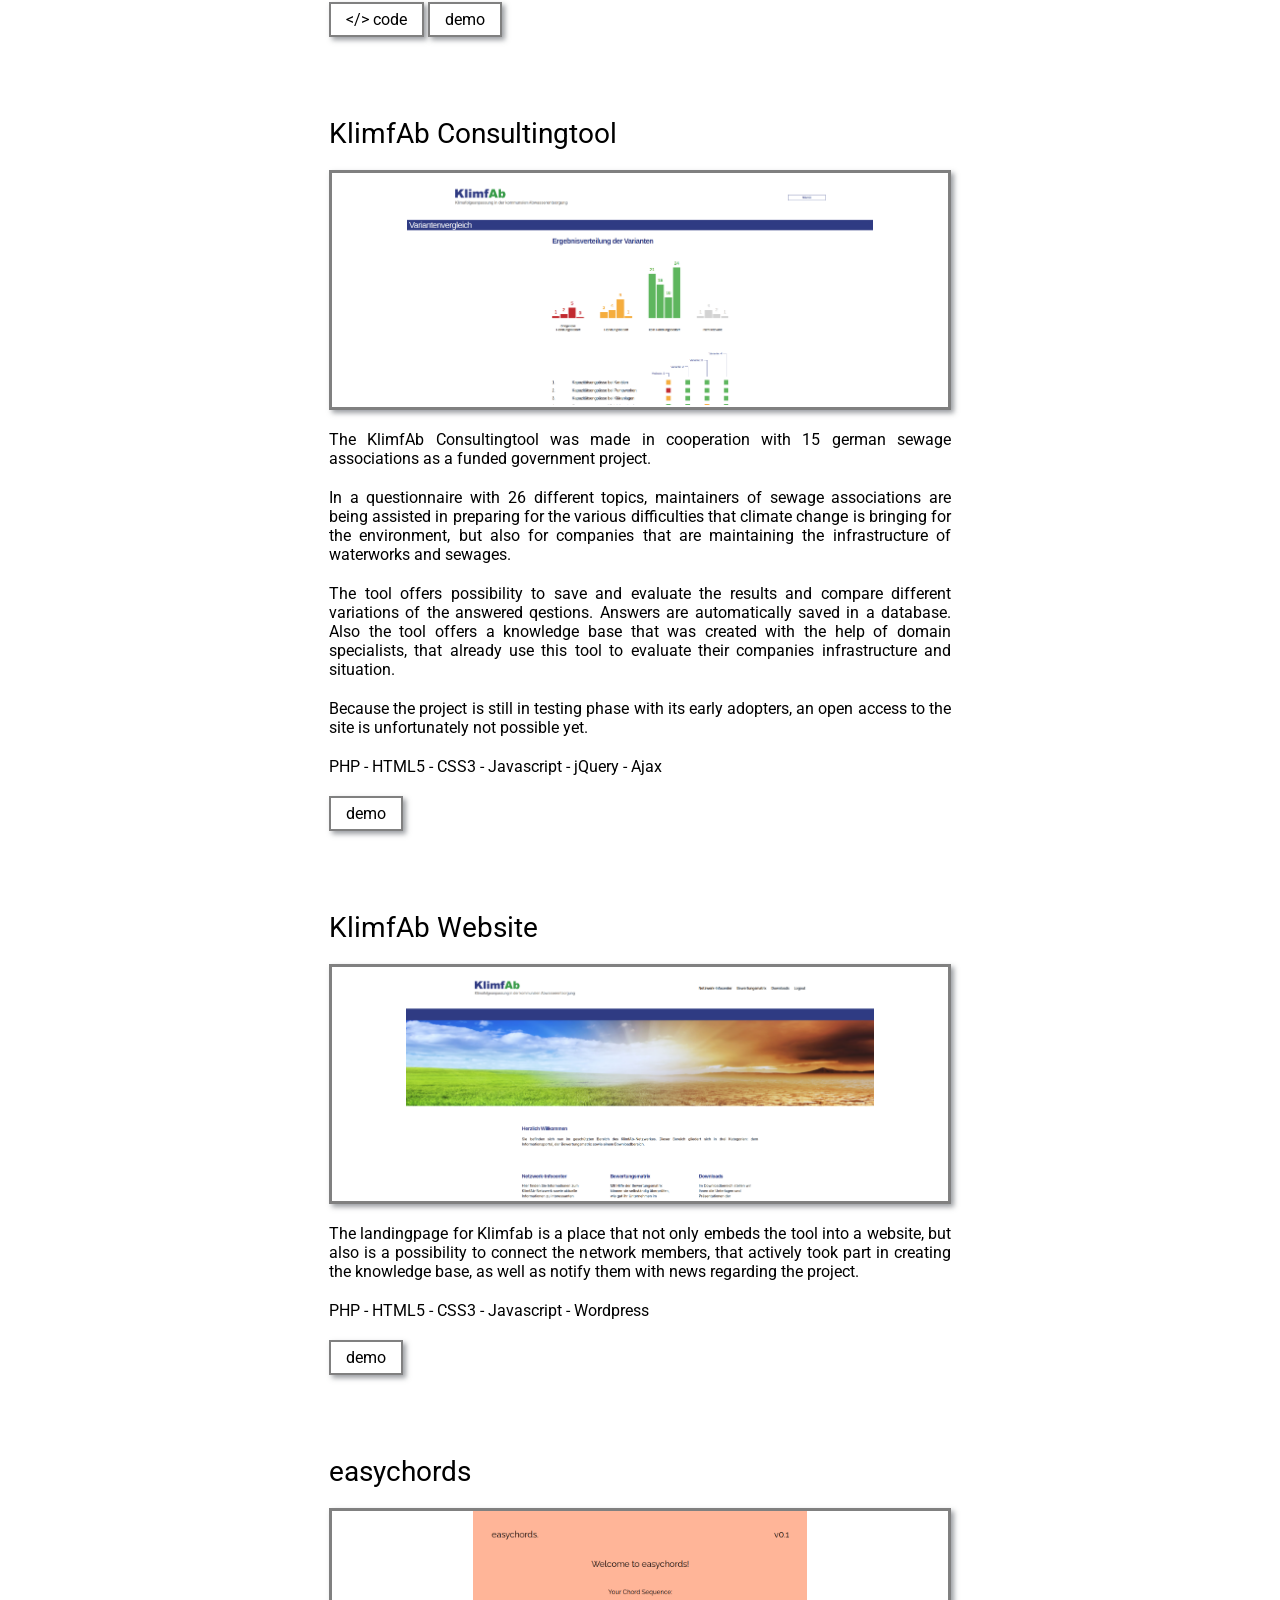
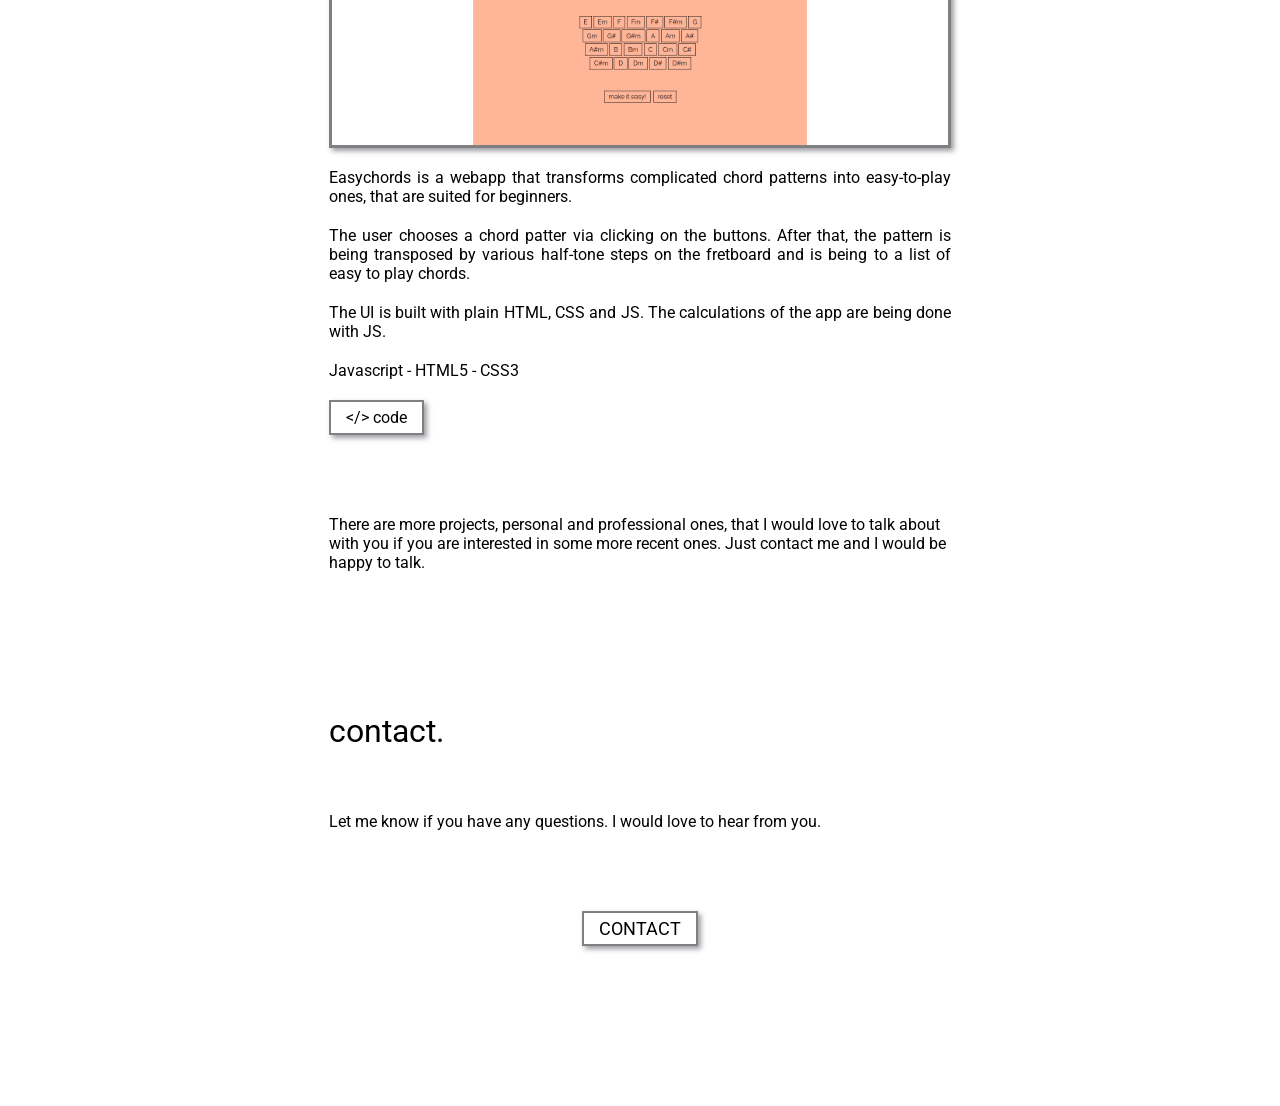
==== commit db005e95: "fix typo" ====
--- a/index.html
+++ b/index.html
@@ -71,7 +71,7 @@
 		</div>
 
 		<p class="project-description">This project I did for a small startup, which is still in active development. Its intended as a SaaS marketplace web application. I did the design in Figma and started building out the frontend with React and TailwindCSS.</p>
-		<p class="project-description">Right now only the landingpage is (quite) finished yet, but I started designing the UI for the marketplace functionality as well as already planned the architecture on how the frontend is going to communicate with a Laravel backend, separating those two for better maintanability and trying to incorporate best practices into my architecture design.</p>
+		<p class="project-description">Right now only the landingpage is (quite) finished yet, but I started designing the UI for the marketplace functionality as well as already planned the architecture on how the frontend is going to communicate with a Laravel backend, separating those two for better maintainability and trying to incorporate best practices into my architecture design.</p>
 		<p class="project-description">The website is hosted via DigitalOcean and I started incorporating testing into it (although there is not much to test yet) and got a CI/CD process going that kicks off the test suite, formatting, linting and the build process via pre-commit hooks and Husky, but also on the branches itself via CircleCI.</p>
 		<p>React - TailwindCSS - HTML - CSS - CircleCI - Figma</p>
 		<div class="project-button-container">
@@ -108,7 +108,7 @@
 		<div id="project-4" class="project-container">
 			<img src="easychords.png" style="max-height: 234px">
 		</div>
-		<p class="project-description">Easychords is a webapp that transforms complicated chord patterns to easy-to-play ones, that are suited for beginners.</p>
+		<p class="project-description">Easychords is a webapp that transforms complicated chord patterns into easy-to-play ones, that are suited for beginners.</p>
 		<p class="project-description">The user chooses a chord patter via clicking on the buttons. After that, the pattern is being transposed by various half-tone steps on the fretboard and is being to a list of easy to play chords.</p>
 		<p class="project-description">The UI is built with plain HTML, CSS and JS. The calculations of the app are being done with JS.</p>
 		<p>Javascript - HTML5 - CSS3</p>
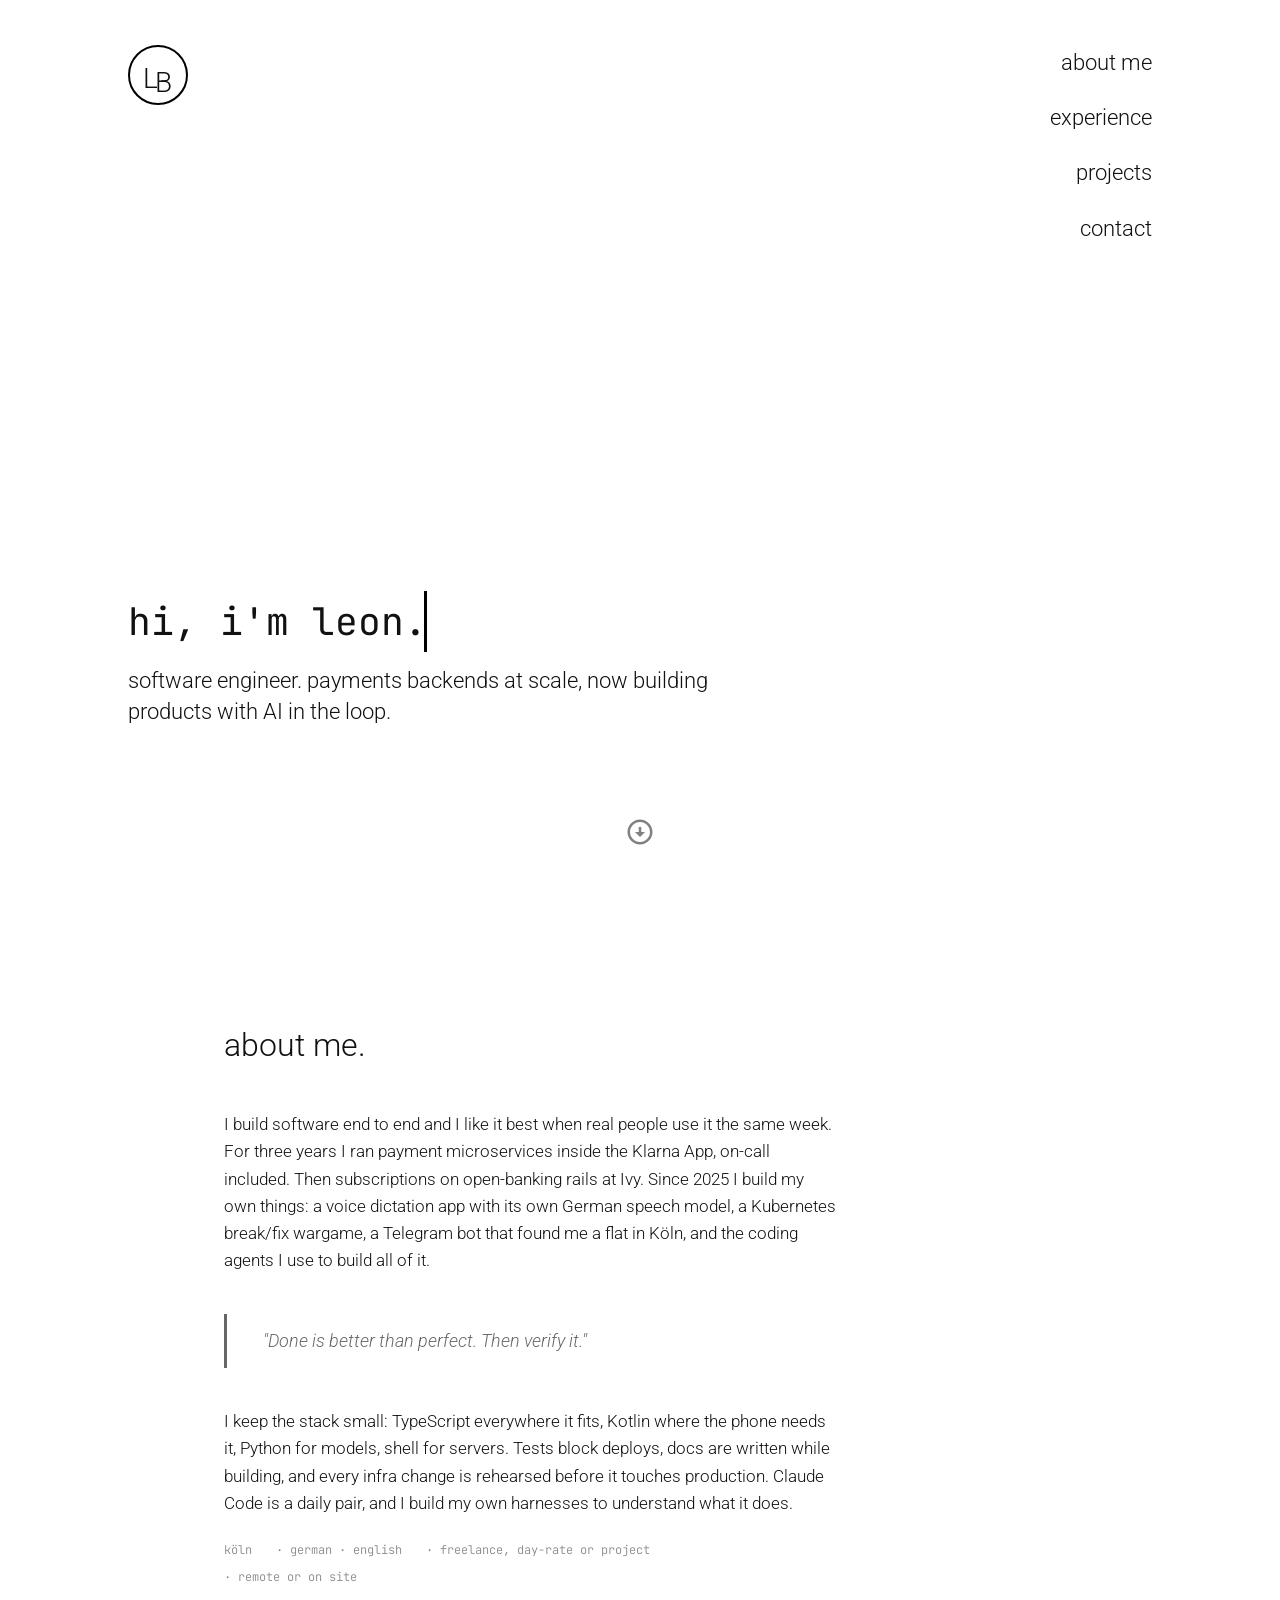
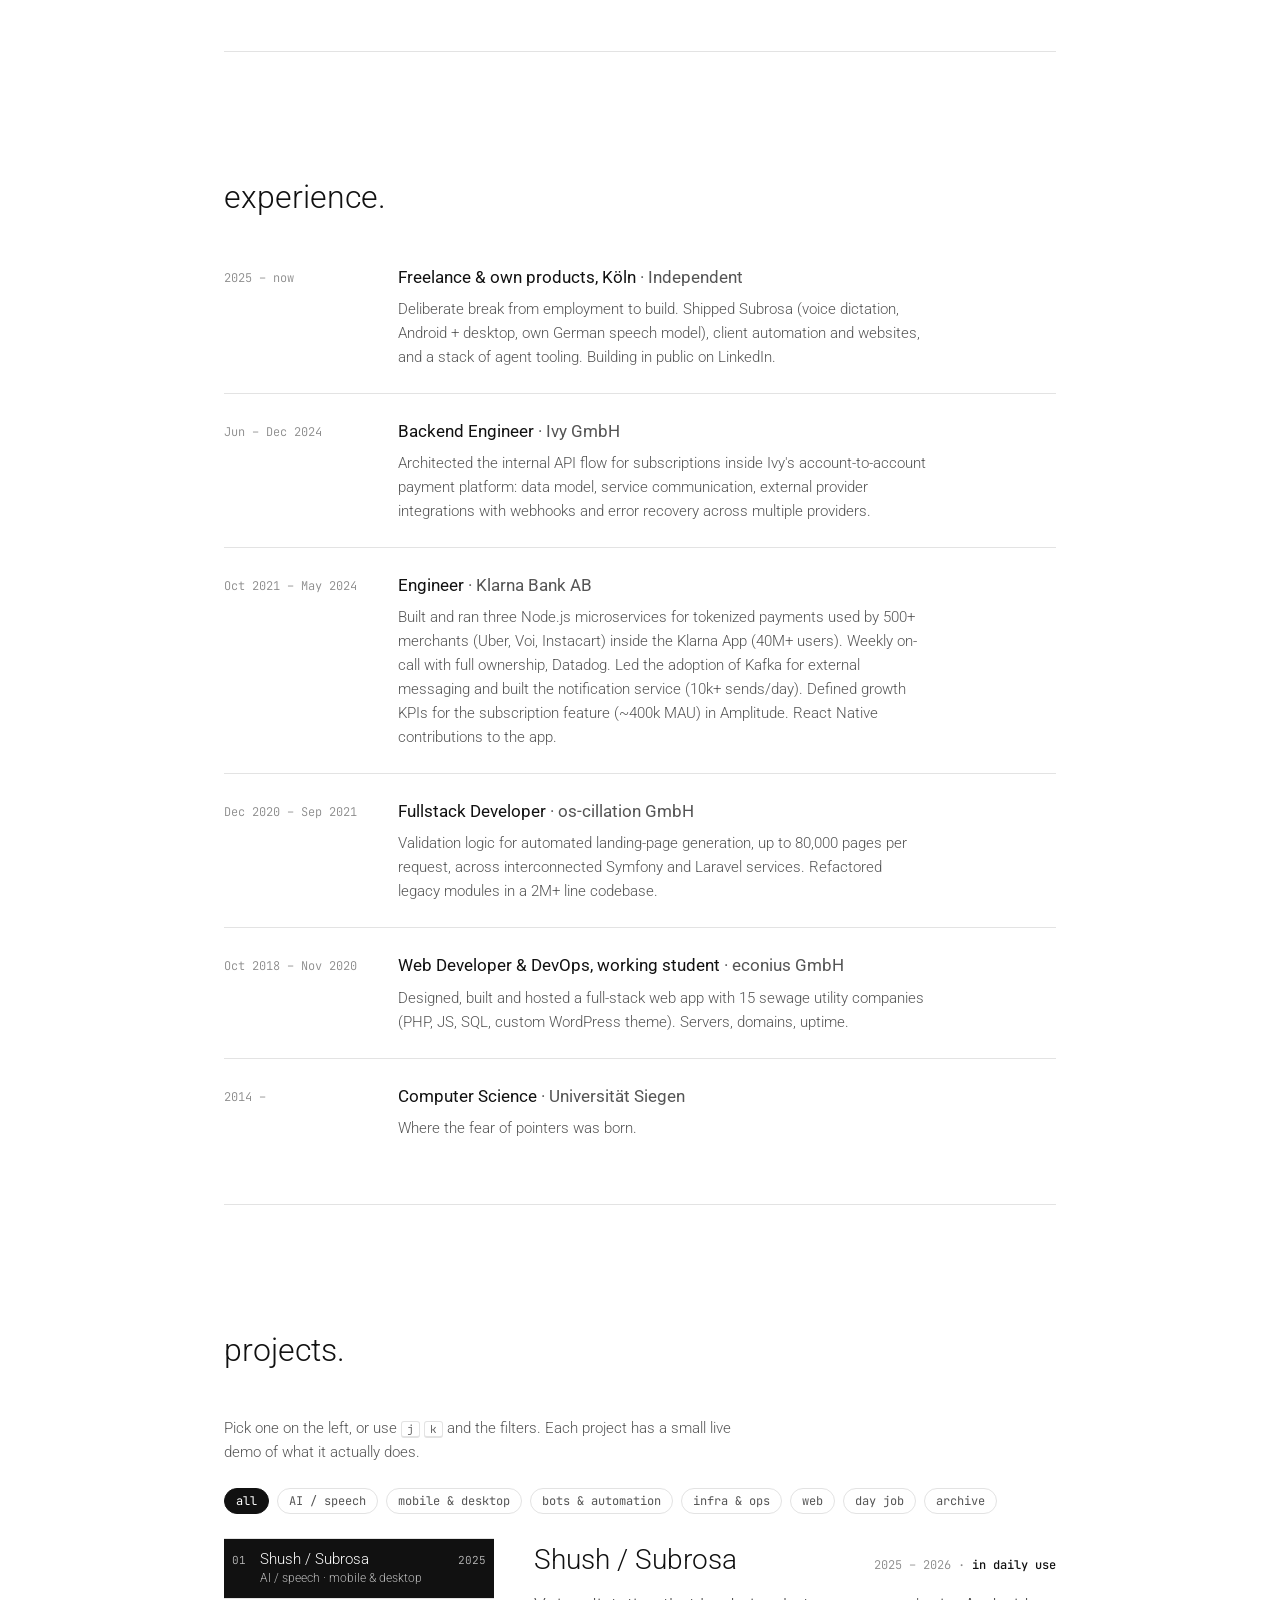
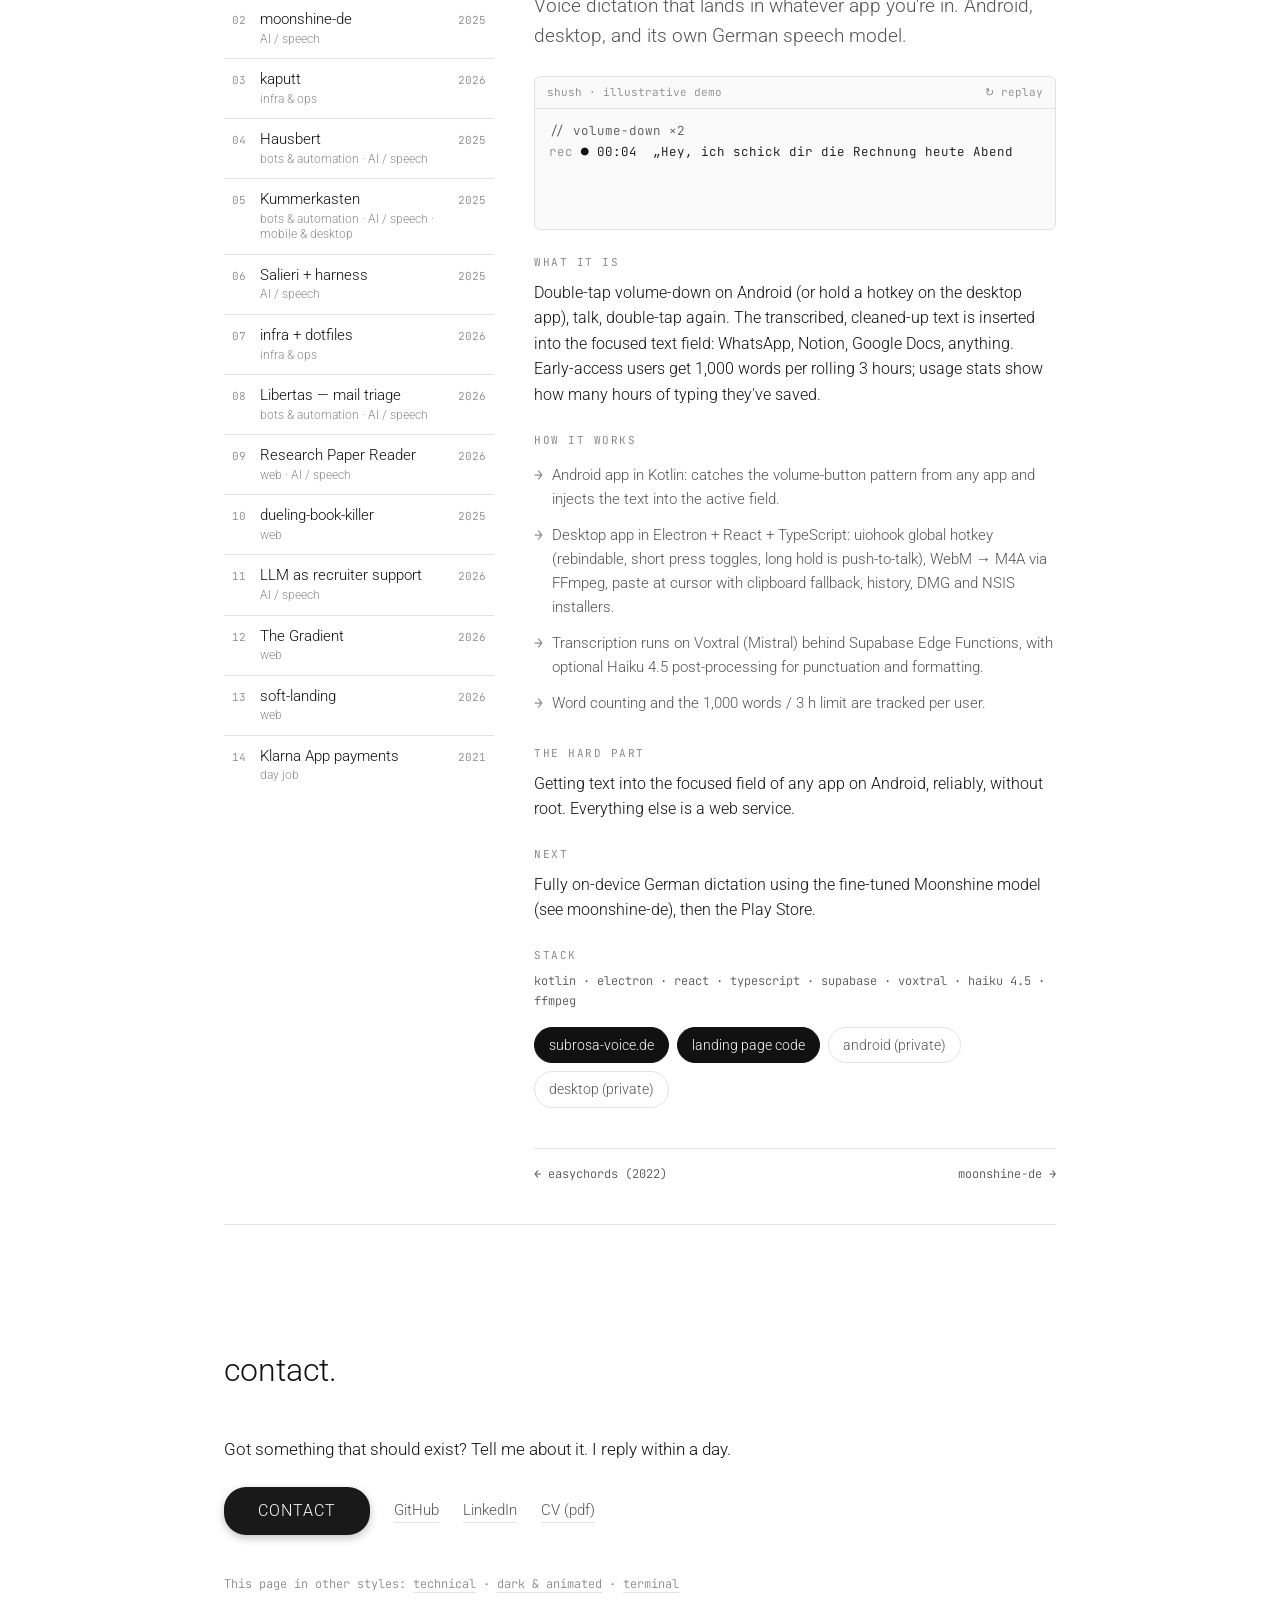
==== commit ca2efeff: "Rebuild main page with project explorer; share project data across all versions Co-Authored-By: Clau" ====
--- a/index.html
+++ b/index.html
@@ -1,129 +1,75 @@
 <!DOCTYPE html>
-<html lang="de">
+<html lang="en">
 <head>
 	<meta charset="utf-8">
 	<title>Leon Bubova - Developer</title>
-	<meta name="author" content="">
-	<meta name="description" content="A Personal Portfolio Website to showcase my projects and experiences">
+	<meta name="author" content="Leon Bubova">
+	<meta name="description" content="Leon Bubova, software engineer in Köln. Payments backends at Klarna and Ivy, now building products with AI in the loop: voice dictation, agents, bots, infra.">
 	<meta name="viewport" content="width=device-width, initial-scale=1">
-
 	<link rel="shortcut icon" type="image/x-icon" href="favicon.png">
-
 	<link href="style.css" rel="stylesheet">
-	<link href="https://fonts.googleapis.com/css2?family=Roboto:wght@100;300&display=swap" rel="stylesheet">
-
-	<script src="https://ajax.googleapis.com/ajax/libs/jquery/3.5.1/jquery.min.js"></script>
-	<script src="myscript.js"></script>
+	<link href="https://fonts.googleapis.com/css2?family=Roboto:wght@100;300;400&family=JetBrains+Mono:wght@400;500&display=swap" rel="stylesheet">
 </head>
 
 <body>
-	<!--<div id="extra-header">
-		<div id="header-container">
-			<div id="extra-logo"><span id="extra-l">L</span><span id="extra-b">B</span></div>
-			<div id="extra-navigation">
-				<svg xmlns="http://www.w3.org/2000/svg" viewBox="0 0 24 24" fill="black;"><path d="M0 0h24v24H0z" fill="none"/><path d="M3 18h18v-2H3v2zm0-5h18v-2H3v2zm0-7v2h18V6H3z"/></svg>
-			</div>
-		</div>
-	</div>-->
 	<div id="hero">
 		<div id="logo"><span id="l">L</span><span id="b">B</span></div>
-		<div id="welcome">
-			<h1 id="heading">hi, i'm leon.</h1>
-			<h2 id="subline">software developer with focus on web technology</h2>
-		</div>
 		<div id="navigation">
 			<ul>
 				<li><a href="#about-me">about me</a></li>
+				<li><a href="#experience">experience</a></li>
 				<li><a href="#projects">projects</a></li>
 				<li><a href="#contact">contact</a></li>
 			</ul>
 		</div>
+		<div id="welcome">
+			<h1 id="heading">hi, i'm leon.</h1>
+			<h2 id="subline">software engineer. payments backends at scale, now building products with AI in the loop.</h2>
+		</div>
 		<div id="to-bottom">
-			<a href="#about-me"><svg xmlns="http://www.w3.org/2000/svg" enable-background="new 0 0 24 24" viewBox="0 0 24 24"><g><rect fill="none" height="24" width="24"/><path d="M12,4c4.41,0,8,3.59,8,8s-3.59,8-8,8s-8-3.59-8-8S7.59,4,12,4 M12,2C6.48,2,2,6.48,2,12c0,5.52,4.48,10,10,10 c5.52,0,10-4.48,10-10C22,6.48,17.52,2,12,2L12,2z M13,12l0-4h-2l0,4H8l4,4l4-4H13z"/></g></svg></a>
+			<a href="#about-me" aria-label="scroll down"><svg xmlns="http://www.w3.org/2000/svg" viewBox="0 0 24 24"><path d="M12,4c4.41,0,8,3.59,8,8s-3.59,8-8,8s-8-3.59-8-8S7.59,4,12,4 M12,2C6.48,2,2,6.48,2,12c0,5.52,4.48,10,10,10 c5.52,0,10-4.48,10-10C22,6.48,17.52,2,12,2L12,2z M13,12l0-4h-2l0,4H8l4,4l4-4H13z"/></svg></a>
 		</div>
 	</div>
+
 	<div id="site-content">
-		<h3 id="about-me">about me.</h3>
+		<section id="about-me">
+			<h3>about me.</h3>
+			<p>I build software end to end and I like it best when real people use it the same week. For three years I ran payment microservices inside the Klarna App, on-call included. Then subscriptions on open-banking rails at Ivy. Since 2025 I build my own things: a voice dictation app with its own German speech model, a Kubernetes break/fix wargame, a Telegram bot that found me a flat in Köln, and the coding agents I use to build all of it.</p>
+			<blockquote>"Done is better than perfect. Then verify it."</blockquote>
+			<p>I keep the stack small: TypeScript everywhere it fits, Kotlin where the phone needs it, Python for models, shell for servers. Tests block deploys, docs are written while building, and every infra change is rehearsed before it touches production. Claude Code is a daily pair, and I build my own harnesses to understand what it does.</p>
+			<p class="facts"><span>Köln</span><span>German · English</span><span>freelance, day-rate or project</span><span>remote or on site</span></p>
+		</section>
 
-		
-		<p>I love to build things for the web. Coming up with implementations for ideas and little projects is something that I do alot in my free time. I'm always on the lookout for a cool sideproject that I can turn into code. Most of the time the planning and designing the architecture is the biggest part of coming up with ideas, because I like to think stuff through before building, but sometimes you just have to start building and get going.</p>
-		<blockquote>"Done is better than perfect!"</blockquote>
-		<p>To make it easy for me to start I try to keep my tech stack compact and tend to focus on fewer technologies that I can learn to their fullest potential. For my most recent projects that has been Symfony/Laravel for backend side of things, because I use this stack at my full-time position right now and ReactJS on the frontend coupled with an SQL database. I've also started to get to know CI tools like Github Actions/Gitlab CI and Circle CI</p>
-	
-		<h3 id="projects">projects.</h3>
+		<section id="experience">
+			<h3>experience.</h3>
+			<ol id="xp"></ol>
+		</section>
 
-		<h4 class="project-heading">Paper Hands</h4>
-		<div id="project-0" class="project-container">
-			<img src="paper_hands.png" style="max-height: 230px">
-		</div>
+		<section id="projects">
+			<h3>projects.</h3>
+			<p class="hint">Pick one on the left, or use <kbd>j</kbd> <kbd>k</kbd> and the filters. Each project has a small live demo of what it actually does.</p>
+			<div id="filters"></div>
+			<div id="explorer">
+				<ol id="plist" aria-label="projects"></ol>
+				<article id="pdetail" aria-live="polite"></article>
+			</div>
+		</section>
 
-		<p class="project-description">Paper Hands is a paper trade web application, that simulates buying stocks. You can register, login and manage your portfolio by buying and sell stocks.</p>
-		<p class="project-description">It integrates with a third-party API (<a href="https://financialmodelingprep.com/">financialmodelingprep.com</a>) to get the current stockprices at the moment of every buy/sell operation in the backend and automatically updates your Account Balance accordingly. It also features API endpoints itself to buy/sell.</p>
-		<p class="project-description">The application was built as a proof-of-concept and could be expanded by a graphical representation of the current stock prices, functioning authentication for the API (right now only frontend authentication is implemented), and definitely a whole lot of other features, but I was satisfied with it as a weekend project.</p>
-		<p>PHP - Symfony - Twig - CSS - SQL</p>
-		<div class="project-button-container">
-			<button class="project-button code-button"><a href="https://github.com/leonbubova/paper-hands">&lt/&gt code</a></button>
-		</div>
+		<section id="contact">
+			<h3>contact.</h3>
+			<p>Got something that should exist? Tell me about it. I reply within a day.</p>
+			<div id="cta-container">
+				<a class="cta-button" href="mailto:bubova.leon@gmail.com">Contact</a>
+				<a class="cta-link" href="https://github.com/leonbubova">GitHub</a>
+				<a class="cta-link" href="https://www.linkedin.com/in/leonbubova">LinkedIn</a>
+				<a class="cta-link" href="files/leon_bubova_cv.pdf">CV (pdf)</a>
+			</div>
+			<p class="versions">This page in other styles: <a href="benchcad/">technical</a> · <a href="anime/">dark &amp; animated</a> · <a href="terminal/">terminal</a></p>
+		</section>
+	</div>
 
-		<h4 class="project-heading">Eveeon Landingpage and Marketplace (WIP)</h4>
-		<div id="project-1" class="project-container">
-			<img src="eveeon.png" style="max-height: 230px">
-		</div>
-
-		<p class="project-description">This project I did for a small startup, which is still in active development. Its intended as a SaaS marketplace web application. I did the design in Figma and started building out the frontend with React and TailwindCSS.</p>
-		<p class="project-description">Right now only the landingpage is (quite) finished yet, but I started designing the UI for the marketplace functionality as well as already planned the architecture on how the frontend is going to communicate with a Laravel backend, separating those two for better maintainability and trying to incorporate best practices into my architecture design.</p>
-		<p class="project-description">The website is hosted via DigitalOcean and I started incorporating testing into it (although there is not much to test yet) and got a CI/CD process going that kicks off the test suite, formatting, linting and the build process via pre-commit hooks and Husky, but also on the branches itself via CircleCI.</p>
-		<p>React - TailwindCSS - HTML - CSS - CircleCI - Figma</p>
-		<div class="project-button-container">
-			<button class="project-button code-button"><a href="https://github.com/leonbubova/mrktplc-frontend">&lt/&gt code</a></button>
-			<button class="project-button demo-button"><a href="https://mrktplc-frontend-juw6f.ondigitalocean.app/">demo</a></button>
-		</div>
-
-		<h4 class="project-heading">KlimfAb Consultingtool</h4>
-		<div id="project-2" class="project-container">
-			<img src="klimfabtool.png" style="max-height: 230px">
-		</div>
-
-		<p class="project-description">The KlimfAb Consultingtool was made in cooperation with 15 german sewage associations as a funded government project. </p>
-		<p class="project-description">In a questionnaire with 26 different topics, maintainers of sewage associations are being assisted in preparing for the various difficulties that climate change is bringing for the environment, but also for companies that are maintaining the infrastructure of waterworks and sewages.</p>
-		<p class="project-description">The tool offers possibility to save and evaluate the results and compare different variations of the answered qestions. Answers are automatically saved in a database. Also the tool offers a knowledge base that was created with the help of domain specialists, that already use this tool to evaluate their companies infrastructure and situation.</p>
-		<p class="project-description">Because the project is still in testing phase with its early adopters, an open access to the site is unfortunately not possible yet.</p>
-		<p>PHP - HTML5 - CSS3 - Javascript - jQuery - Ajax</p>
-		<div class="project-button-container">
-			<button class="project-button demo-button"><a href="http://klimfab.de/">demo</a></button>
-		</div>
-		
-		<h4 class="project-heading">KlimfAb Website</h4>
-		<div id="project-3" class="project-container">
-			<img src="klimfabwebsite.png" style="max-height: 230px">
-		</div>
-		<p class="project-description">The landingpage for Klimfab is a place that not only embeds the tool into a website, but also is a possibility to connect the network members, that actively took part in creating the knowledge base, as well as notify them with news regarding the project.</p>
-		
-		<p>PHP - HTML5 - CSS3 - Javascript - Wordpress</p>
-		<div class="project-button-container">
-			<button class="project-button demo-button"><a href="http://klimfab.de/">demo</a></button>
-		</div>
-
-		<h4 class="project-heading">easychords</h4>
-		<div id="project-4" class="project-container">
-			<img src="easychords.png" style="max-height: 234px">
-		</div>
-		<p class="project-description">Easychords is a webapp that transforms complicated chord patterns into easy-to-play ones, that are suited for beginners.</p>
-		<p class="project-description">The user chooses a chord patter via clicking on the buttons. After that, the pattern is being transposed by various half-tone steps on the fretboard and is being to a list of easy to play chords.</p>
-		<p class="project-description">The UI is built with plain HTML, CSS and JS. The calculations of the app are being done with JS.</p>
-		<p>Javascript - HTML5 - CSS3</p>
-		<div class="project-button-container">
-			<button class="project-button code-button"><a href="https://github.com/leonbubova/easychords">&lt/&gt code</a></button>
-		</div>
-		
-		<p>There are more projects, personal and professional ones, that I would love to talk about with you if you are interested in some more recent ones. Just contact me and I would be happy to talk.</p>
-		
-		<h3 id="contact">contact.</h3>
-		<p>Let me know if you have any questions. I would love to hear from you.</p>
-		<div id="cta-container">
-			<button class="cta-button"><a href="mailto:bubova.leon@gmail.com">Contact</a></button>
-		</div>
-	</div>
+	<script src="projects.js"></script>
+	<script src="detail.js"></script>
+	<script src="myscript.js"></script>
 </body>
-
 </html>
--- a/style.css
+++ b/style.css
@@ -1,278 +1,147 @@
 /*! minireset.css v0.0.6 | MIT License | github.com/jgthms/minireset.css */
 html,body,p,ol,ul,li,dl,dt,dd,blockquote,figure,fieldset,legend,textarea,pre,iframe,hr,h1,h2,h3,h4,h5,h6{margin:0;padding:0}h1,h2,h3,h4,h5,h6{font-size:100%;font-weight:normal}ul{list-style:none}button,input,select,textarea{margin:0}html{box-sizing:border-box}*,*::before,*::after{box-sizing:inherit}img,video{height:auto;max-width:100%}iframe{border:0}table{border-collapse:collapse;border-spacing:0}td,th{padding:0}td:not([align]),th:not([align]){text-align:left}
 
-html{
-	scroll-behavior: smooth;
+:root{
+	--ink:#111;--ink2:#555;--ink3:#8a8a8a;--line:#e3e3e3;--bg:#fff;--bg2:#fafafa;
+	--mono:"JetBrains Mono",ui-monospace,Menlo,monospace;
+	--s1:8px;--s2:16px;--s3:24px;--s4:40px;--s5:64px;--s6:120px;
+	--content:960px;
+}
+html{scroll-behavior:smooth}
+body{font-family:'Roboto',sans-serif;font-weight:300;color:var(--ink);background:var(--bg);line-height:1.6;-webkit-font-smoothing:antialiased}
+a{color:inherit;text-decoration:none}
+a:hover{text-decoration:underline;text-decoration-color:black}
+kbd{font-family:var(--mono);font-size:11px;border:1px solid var(--line);border-bottom-width:2px;border-radius:3px;padding:0 5px}
+
+/* ---------- hero (kept) ---------- */
+#hero{position:relative;height:100vh;min-height:560px;padding:5vh 10vw;display:grid;grid-template-rows:auto 1fr auto;grid-template-columns:1fr auto}
+#logo{grid-row:1;grid-column:1;width:60px;height:60px;border-radius:50%;border:solid 2px black;position:relative}
+#l{font-size:28px;position:absolute;left:13px;top:10px}
+#b{font-size:28px;position:absolute;left:25px;top:14px}
+#navigation{grid-row:1;grid-column:2;font-size:22px;text-align:right}
+#navigation ul li{margin-top:20px}
+#navigation ul li:first-child{margin-top:0}
+#welcome{grid-row:2;grid-column:1/3;align-self:end;padding-bottom:10vh;max-width:640px}
+h1{font-size:38px;font-family:var(--mono);font-weight:400;overflow:hidden;white-space:nowrap;border-right:3px solid black;width:13ch;animation:typing 2s steps(13),blink-caret .75s 2s step-end infinite}
+@keyframes typing{from{width:0ch}10%{width:0ch}to{width:13ch}}
+@keyframes blink-caret{from,to{border-color:transparent}50%{border-color:black}}
+h2{font-size:22px;font-weight:300;margin-top:14px;line-height:1.4}
+#to-bottom{grid-row:3;grid-column:1/3;text-align:center}
+#to-bottom svg{fill:gray;width:30px;height:30px;transition:transform .2s}
+#to-bottom a:hover svg{transform:translateY(3px)}
+@media (max-width:600px){
+	h1{font-size:26px}
+	h2{font-size:18px}
+	#navigation{font-size:17px}
+	#navigation ul li{margin-top:10px}
+	#hero{padding:24px 6vw}
 }
 
-body{
-	font-family: 'Roboto', sans-serif;
+/* ---------- content ---------- */
+#site-content{max-width:var(--content);margin:0 auto;padding:0 5vw}
+section{padding:var(--s6) 0 var(--s4);border-top:1px solid var(--line)}
+section:first-child{border-top:0}
+h3{font-size:32px;font-weight:300;margin-bottom:var(--s4);scroll-margin-top:var(--s3)}
+p{font-size:17px;margin-bottom:var(--s3);max-width:68ch}
+blockquote{border-left:3px solid #666;color:#666;font-size:18px;font-style:italic;line-height:1.8;padding:.6em 2em;margin:var(--s4) 0}
+.facts{display:flex;flex-wrap:wrap;gap:var(--s1) var(--s3);font-family:var(--mono);font-size:12px;color:var(--ink3);text-transform:lowercase}
+.facts span::before{content:"· ";}
+.facts span:first-child::before{content:""}
+.hint{color:var(--ink2);font-size:15px}
+
+/* experience */
+#xp{list-style:none}
+#xp li{display:grid;grid-template-columns:150px 1fr;gap:var(--s3);padding:var(--s3) 0;border-top:1px solid var(--line)}
+#xp li:first-child{border-top:0;padding-top:0}
+#xp .when{font-family:var(--mono);font-size:12px;color:var(--ink3);padding-top:5px}
+#xp .role{font-weight:400;font-size:17px}
+#xp .where{color:var(--ink2)}
+#xp .what{margin:6px 0 0;font-size:15px;color:var(--ink2);max-width:66ch}
+@media (max-width:600px){#xp li{grid-template-columns:1fr;gap:4px}}
+
+/* ---------- explorer ---------- */
+#filters{display:flex;flex-wrap:wrap;gap:var(--s1);margin-bottom:var(--s3)}
+#filters button{font-family:var(--mono);font-size:12px;background:var(--bg);border:1px solid var(--line);border-radius:14px;padding:4px 11px;color:var(--ink2);cursor:pointer}
+#filters button:hover{border-color:var(--ink)}
+#filters button.on{background:var(--ink);color:#fff;border-color:var(--ink)}
+#explorer{display:grid;grid-template-columns:270px 1fr;gap:var(--s4);align-items:start}
+#plist{list-style:none;border-top:1px solid var(--line);position:sticky;top:var(--s3);max-height:calc(100vh - 48px);overflow:auto}
+#plist li{border-bottom:1px solid var(--line)}
+#plist button{all:unset;box-sizing:border-box;display:grid;grid-template-columns:2.2ch minmax(0,1fr) auto;gap:10px;width:100%;padding:11px 8px;cursor:pointer;font-size:15px;line-height:1.3;align-items:baseline}
+#plist button:hover{background:var(--bg2)}
+#plist li.on button{background:var(--ink);color:#fff}
+#plist .n{font-family:var(--mono);font-size:11px;color:var(--ink3)}
+#plist li.on .n,#plist li.on .y{color:#bbb}
+#plist .y{font-family:var(--mono);font-size:11px;color:var(--ink3)}
+#plist .t{display:block}
+#plist .tg{display:block;font-size:12px;color:var(--ink3);margin-top:2px}
+#plist li.on .tg{color:#bbb}
+#plist li.hide{display:none}
+
+#pdetail{min-height:400px;animation:fade .25s ease}
+@keyframes fade{from{opacity:0;transform:translateY(6px)}to{opacity:1;transform:none}}
+#pdetail .head{display:flex;flex-wrap:wrap;gap:var(--s2);align-items:baseline;justify-content:space-between;margin-bottom:var(--s1)}
+#pdetail h4{font-size:28px;font-weight:300}
+#pdetail .meta{font-family:var(--mono);font-size:12px;color:var(--ink3)}
+#pdetail .meta b{font-weight:500;color:var(--ink)}
+#pdetail .tagline{font-size:19px;font-weight:300;color:var(--ink2);margin-bottom:var(--s3);max-width:60ch}
+#pdetail h5{font-family:var(--mono);font-size:11px;letter-spacing:.14em;text-transform:uppercase;color:var(--ink3);margin:var(--s3) 0 var(--s1)}
+#pdetail p{font-size:16px;margin-bottom:var(--s2)}
+#pdetail ul{list-style:none}
+#pdetail ul li{font-size:15px;padding:6px 0 6px 18px;position:relative;color:var(--ink2);max-width:68ch}
+#pdetail ul li::before{content:"→";position:absolute;left:0;color:var(--ink3);font-family:var(--mono)}
+#pdetail .stack{font-family:var(--mono);font-size:12px;color:var(--ink2)}
+#pdetail .links{display:flex;flex-wrap:wrap;gap:var(--s1);margin-top:var(--s2)}
+#pdetail .links a{font-size:14px;border:1px solid var(--ink);border-radius:20px;padding:6px 14px;background:var(--ink);color:#fff}
+#pdetail .links a.priv{background:var(--bg);color:var(--ink2);border-color:var(--line)}
+#pdetail .links a:hover{text-decoration:none;opacity:.85}
+#pdetail .pn{display:flex;justify-content:space-between;margin-top:var(--s4);padding-top:var(--s2);border-top:1px solid var(--line);font-family:var(--mono);font-size:12px}
+#pdetail .pn button{all:unset;cursor:pointer;color:var(--ink2)}
+#pdetail .pn button:hover{color:var(--ink)}
+
+/* demo widgets */
+.demo{border:1px solid var(--line);border-radius:6px;background:var(--bg2);margin:var(--s2) 0 var(--s3);overflow:hidden}
+.demo .bar{font-family:var(--mono);font-size:11px;color:var(--ink3);padding:7px 12px;border-bottom:1px solid var(--line);display:flex;justify-content:space-between}
+.demo .bar button{all:unset;cursor:pointer;color:var(--ink3)}
+.demo .bar button:hover{color:var(--ink)}
+.demo pre{font-family:var(--mono);font-size:12.5px;line-height:1.65;padding:12px 14px;white-space:pre-wrap;word-break:break-word;color:var(--ink2);min-height:120px;margin:0}
+.demo pre .p{color:var(--ink3)}
+.demo pre .ok{color:#1a7f4b}
+.demo pre .in{color:var(--ink)}
+.demo pre .cur{display:inline-block;width:7px;height:13px;background:var(--ink);vertical-align:-2px;animation:blink-caret 1s steps(1) infinite;border:0}
+@keyframes blinkbox{50%{opacity:0}}
+.demo pre .cur{animation:blinkbox 1s steps(1) infinite}
+.demo .chart{padding:14px 14px 8px}
+.demo .chart svg{width:100%;height:auto;display:block}.demo .bar-rect{fill:#111}.demo .bar-k{fill:#8a8a8a}.demo .bar-v{fill:#555}
+.demo .chart .note{font-family:var(--mono);font-size:11px;color:var(--ink3);margin-top:6px}
+.demo .card{padding:14px;font-size:14px}
+.demo .card .from{font-weight:400;font-size:13px;margin-bottom:6px}
+.demo .card .msg{background:#fff;border:1px solid var(--line);border-radius:10px 10px 10px 2px;padding:10px 12px;white-space:pre-wrap;font-size:13.5px;max-width:52ch;line-height:1.5}
+.demo .card .btns{display:flex;gap:6px;margin:8px 0 0;flex-wrap:wrap}
+.demo .card .btns span{font-family:var(--mono);font-size:11px;border:1px solid var(--line);border-radius:6px;padding:4px 9px;background:#fff;cursor:pointer}
+.demo .card .btns span:hover{border-color:var(--ink)}
+.demo .card .after{margin-top:10px;opacity:0;transition:opacity .4s}
+.demo .card .after.show{opacity:1}
+.demo .plain{padding:14px;font-family:var(--mono);font-size:12.5px;color:var(--ink2)}
+.demo .img{display:flex;justify-content:center;background:#fff;padding:12px}
+.demo .img img{max-height:260px}
+
+@media (max-width:760px){
+	#explorer{grid-template-columns:1fr}
+	#plist{position:static;max-height:none;display:flex;overflow-x:auto;border-top:0;gap:var(--s1);padding-bottom:var(--s1)}
+	#plist li{border:1px solid var(--line);border-radius:16px;flex:none}
+	#plist li.on{border-color:var(--ink)}
+	#plist button{display:block;padding:7px 12px;font-size:14px;border-radius:16px}
+	#plist .n,#plist .y,#plist .tg{display:none}
+	section{padding:var(--s5) 0 var(--s3)}
+	h3{font-size:28px;margin-bottom:var(--s3)}
 }
 
-a{
-	color: inherit;
-	text-decoration: none;
-}
-
-a:hover{
-	text-decoration-line: underline;
-	text-decoration-color: black;
-}
-
-#hero{
-	width: 98vw;
-	height: 100vh;
-	margin: 0 auto;
-	margin-bottom: 5rem;
-}
-
-#welcome{
-	position: absolute;
-	bottom: 15%;
-	left: 10%;
-}
-
-@media only screen and (max-width: 500px) {
-
-	h1{
-		font-size: 26px !important;
-	}
-      }
-
-#navigation{
-	position: absolute;
-	top: 5%;
-	right: 10%;
-	font-size: 22px;
-	text-align: right;
-	transition: top 1.2s;
-}
-
-#logo{
-	position: absolute;
-	top: 5%;
-	left: 10%;
-	width: 60px;
-	height: 60px;
-	border-radius: 50%;
-	border: solid 2px black;
-}
-
-svg{
-	fill: gray; 
-	width: 30px;
-	height: 30px;
-}
-
-#to-bottom{
-	position: absolute;
-	bottom: 4%;
-	left: 0;
-	right: 0;
-	text-align: center;
-}
-
-#navigation ul li {
-	margin-top: 20px;
-}
-
-h1{
-	font-size: 38px;
-	font-family: monospace;
-	overflow: hidden;
-	white-space: nowrap;
-	border-right: 3px solid black;
-	width: 13ch;
-	animation: 
-		typing 2s steps(13),
-		blink-caret .75s 2s step-end infinite;
-}
-
-@keyframes slidein {
-	from {
-	  margin-left: -500px;
-	}
-      
-	to {
-	  margin-left: 0px;
-	}
-      }
-
-/* typing effect */
-@keyframes typing {
-	from { width: 0ch; }
-	10% {width: 0ch;}
-	to { width: 13ch; }
-}
-
-/* typewriter cursor effect */
-@keyframes blink-caret {
-	from, to { border-color: transparent }
-	50% { border-color: black; }
-}
-
-h2{
-	font-size: 22px;
-}
-
-h3{
-	font-size: 32px;
-	margin-bottom: 60px;
-	margin-top: 20px;
-	min-height: 160px;
-	padding-top: 120px;
-
-}
-
-p{
-	font-size: 16px;
-	margin-bottom: 20px;
-}
-
-#subline{
-	margin-top: 10px;
-}
-
-#site-content{
-	max-width: 750px;
-	margin: 0 auto;
-	padding: 0 5vw;
-}
-
-blockquote {
-	border-left: 3px solid #666;
-	color: #666;
-	font-family: 'Roboto', sans-serif;
-	font-size: 18px;
-	font-style: italic;
-	line-height: 1.8em;
-	padding: 1em 2em;
-	margin: 4rem 0;
-	position: relative;
-	transition: 0.2s border ease-in-out;
-	z-index: 0;
-      }
-
-#l{
-	font-size: 28px;
-	position: relative;
-	left: 13px;
-	top: 10px;
-
-}
-
-#b{
-	font-size: 28px;
-	position: relative;
-	left: 12px;
-	top: 14px;
-
-}
-
-#extra-l{
-	font-size: 16px;
-	position: relative;
-	left: 8px;
-	top: 5px;
-
-}
-
-#extra-b{
-	font-size: 16px;
-	position: relative;
-	left: 7px;
-	top: 9px;
-
-}
-
-#extra-header{
-	display: none;
-	position: fixed;
-	width: 100vw;
-	height: 50px;
-	padding: 5px;
-	margin: 0 auto;
-	z-index: 10;
-	background-color: white;
-	-webkit-box-shadow: 0 3px 5px rgba(57, 63, 72, 0.3);
-	-moz-box-shadow: 0 3px 5px rgba(57, 63, 72, 0.3);
-	box-shadow: 0 3px 5px rgba(57, 63, 72, 0.3);
-}
-
-#extra-logo{
-	width: 35px;
-	height: 35px;
-	border-radius: 50%;
-	border: solid 1px black;
-}
-
-#extra-navigation{
-	margin-top: 5px;
-}
-
-#header-container{
-	margin: 0 5vw;
-	display: flex;
-	flex-direction: row;
-	justify-content: space-between;
-	align-items: center;
-}
-
-
-.moved-navigation{
-	top: 35vh!important;
-}
-
-
-.project-container{
-	border: solid 3px gray;
-	height: 240px;
-	width: 100%;
-	display: flex;
-	flex-direction: column;
-	justify-content: center;
-	align-items: center;
-	margin-bottom: 20px;
-	-webkit-box-shadow: 3px 3px 5px rgba(57, 63, 72, 0.5);
-	-moz-box-shadow: 3px 3px 5px rgba(57, 63, 72, 0.5);
-	box-shadow: 3px 3px 5px rgba(57, 63, 72, 0.5);
-}
-
-.project-heading{
-	font-size: 28px;
-	margin-bottom: 20px;
-}
-
-.project-description{
-	text-align: justify;
-}
-
-.project-button-container{
-	margin-bottom: 80px
-}
-
-button{
-	font-family: inherit;
-	font-size: 16px;
-	height: 35px;
-	padding: 0 15px;
-	background-color: white;
-	border-radius: 0px;
-	border: solid 2px gray;
-	-webkit-box-shadow: 3px 3px 5px rgba(57, 63, 72, 0.5);
-	-moz-box-shadow: 3px 3px 5px rgba(57, 63, 72, 0.5);
-	box-shadow: 3px 3px 5px rgba(57, 63, 72, 0.5);
-}
-
-.cta-button{
-	font-size: 18px;
-	text-transform: uppercase;
-}
-
-
-#cta-container{
-	display: flex;
-	justify-content: center;
-	margin-bottom: 10rem;
-	margin-top: 5rem;
-}
+/* contact */
+#cta-container{display:flex;flex-wrap:wrap;align-items:center;gap:var(--s2) var(--s3);margin:var(--s3) 0 var(--s4)}
+.cta-button{font-size:16px;text-transform:uppercase;letter-spacing:.06em;color:#fff;background:rgb(25,25,25);border-radius:22px;padding:11px 34px;box-shadow:rgba(0,0,0,.24) 0 3px 8px}
+.cta-button:hover{text-decoration:none;background:#000}
+.cta-link{font-size:15px;color:var(--ink2);border-bottom:1px solid var(--line)}
+.cta-link:hover{text-decoration:none;color:var(--ink);border-color:var(--ink)}
+.versions{font-family:var(--mono);font-size:12px;color:var(--ink3);margin-bottom:var(--s5)}
+.versions a{border-bottom:1px solid var(--line)}
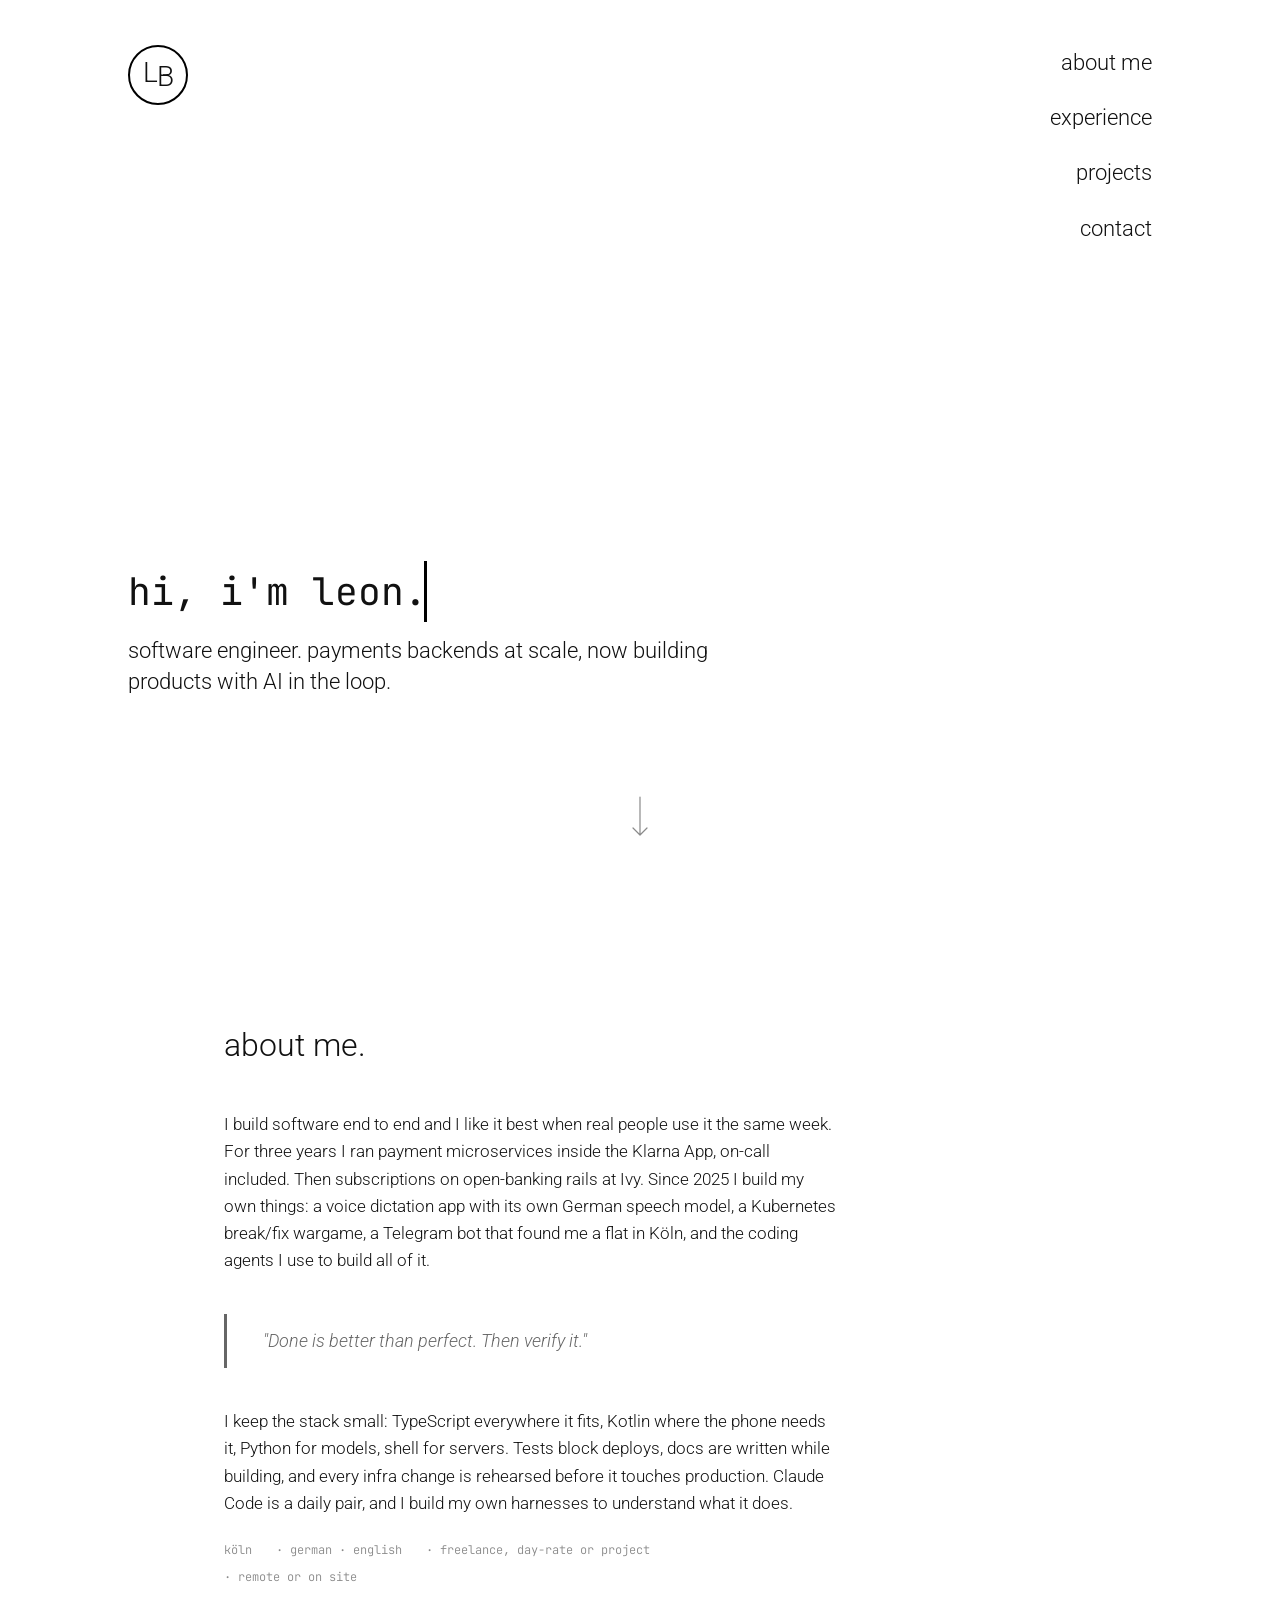
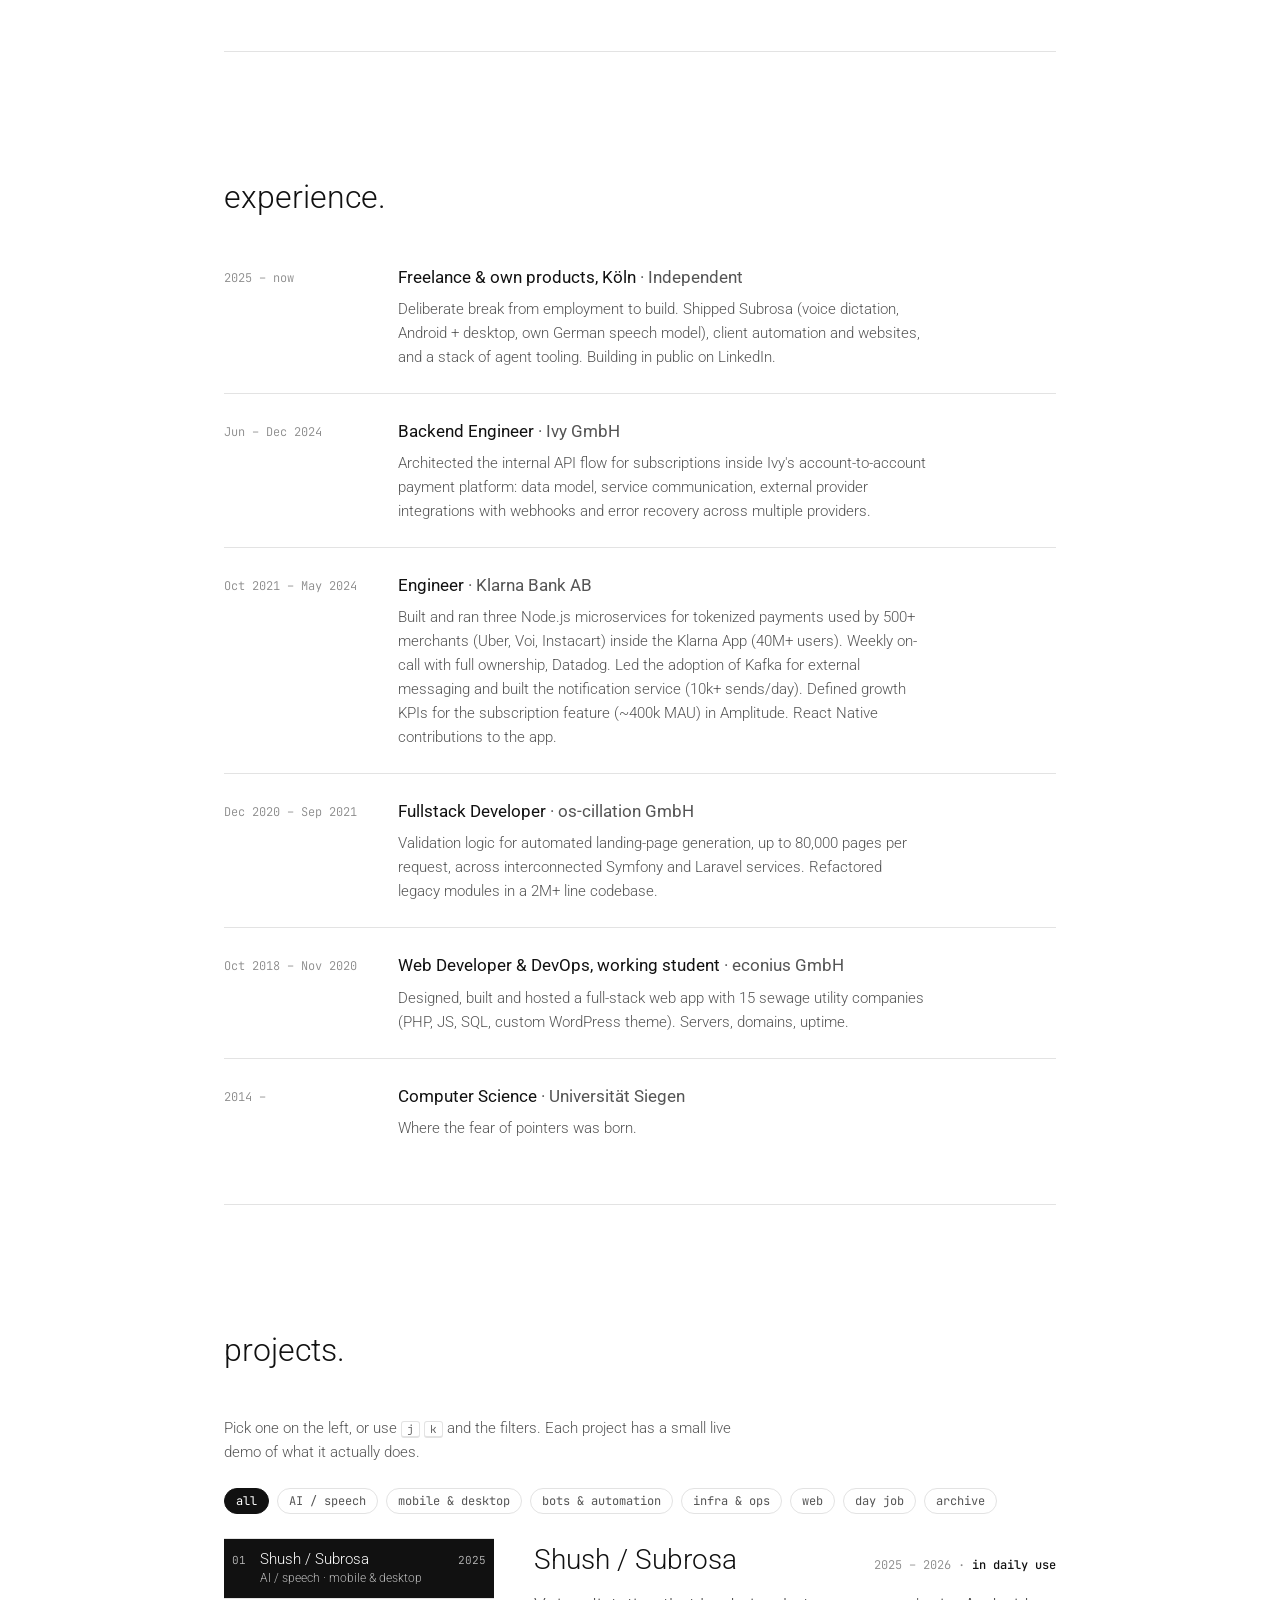
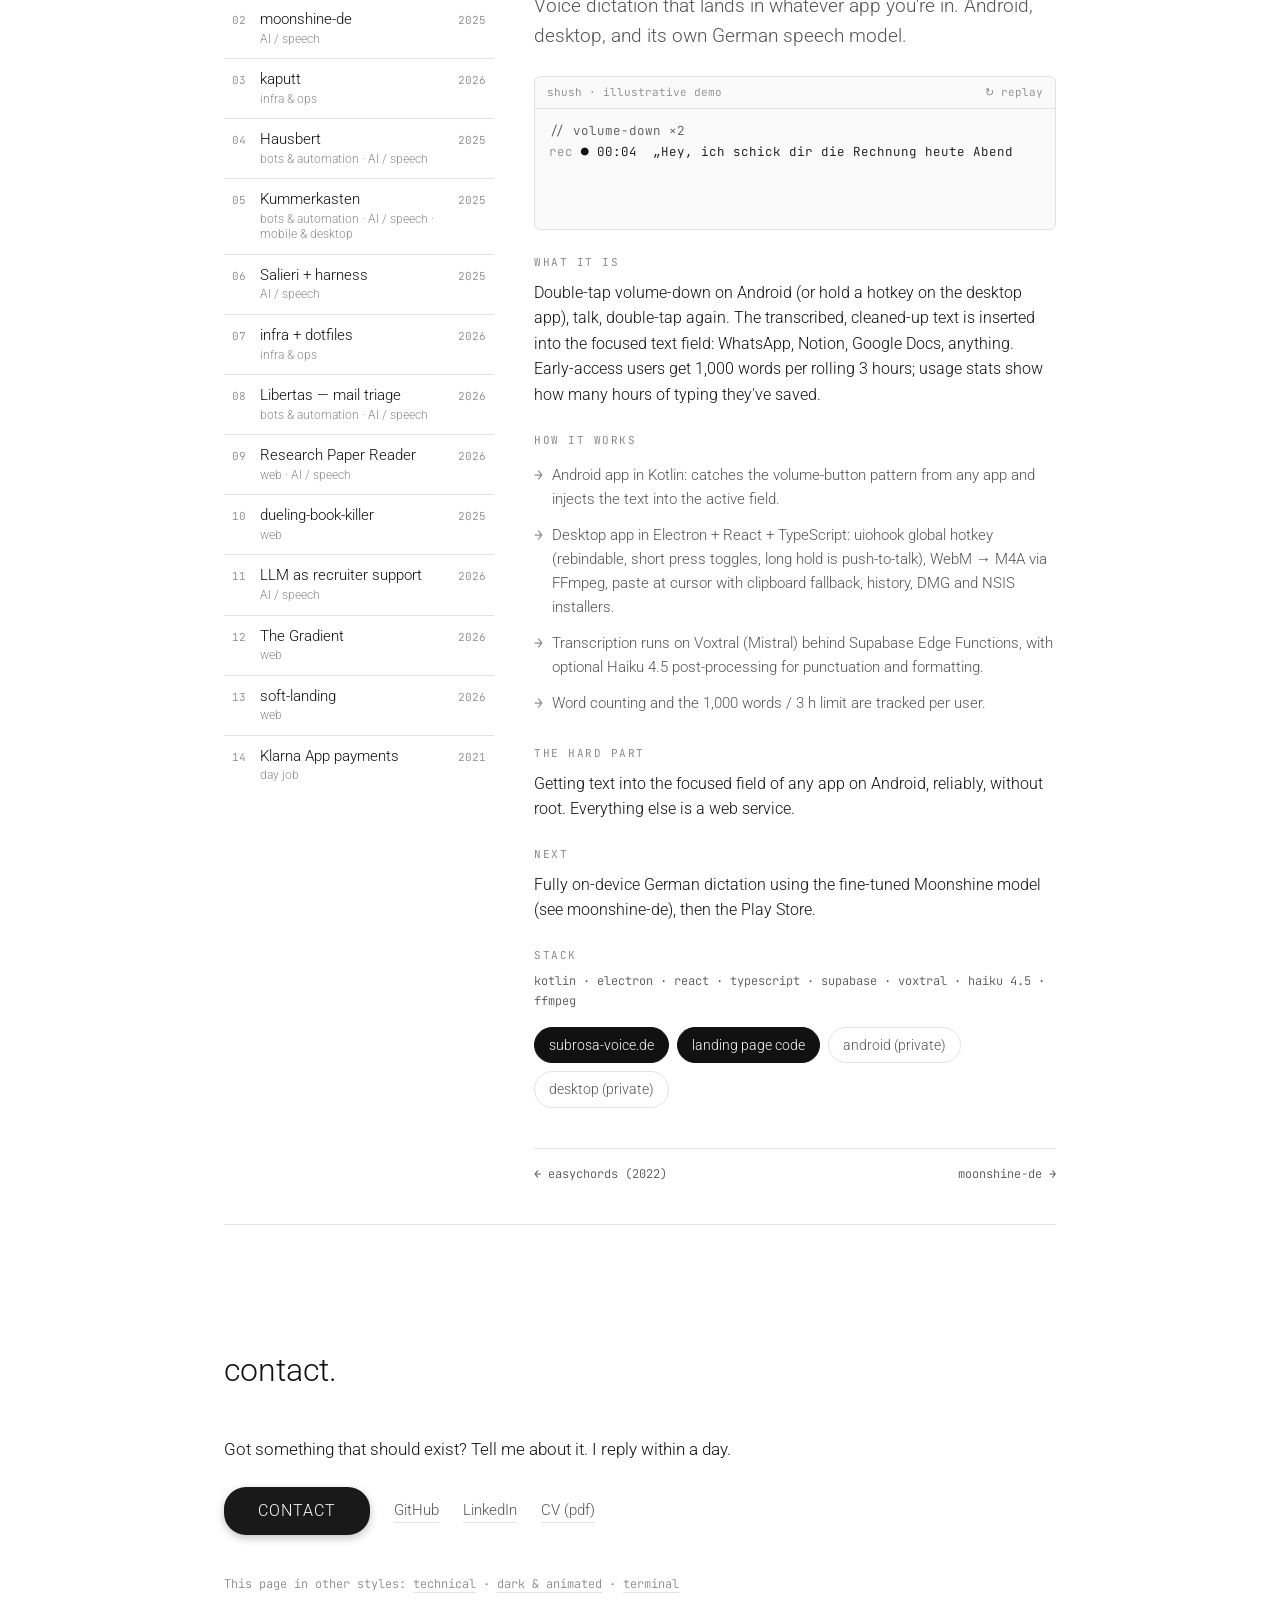
==== commit 79d51287: "Rebuild animated version with scroll-assembled 3D stack; restore classic hero details; larger termin" ====
--- a/index.html
+++ b/index.html
@@ -27,7 +27,7 @@
 			<h2 id="subline">software engineer. payments backends at scale, now building products with AI in the loop.</h2>
 		</div>
 		<div id="to-bottom">
-			<a href="#about-me" aria-label="scroll down"><svg xmlns="http://www.w3.org/2000/svg" viewBox="0 0 24 24"><path d="M12,4c4.41,0,8,3.59,8,8s-3.59,8-8,8s-8-3.59-8-8S7.59,4,12,4 M12,2C6.48,2,2,6.48,2,12c0,5.52,4.48,10,10,10 c5.52,0,10-4.48,10-10C22,6.48,17.52,2,12,2L12,2z M13,12l0-4h-2l0,4H8l4,4l4-4H13z"/></svg></a>
+			<a href="#about-me" aria-label="scroll down"><svg xmlns="http://www.w3.org/2000/svg" viewBox="0 0 18 44"><path d="M9 2v38M2 33l7 7 7-7"/></svg></a>
 		</div>
 	</div>
 
--- a/style.css
+++ b/style.css
@@ -14,25 +14,29 @@
 kbd{font-family:var(--mono);font-size:11px;border:1px solid var(--line);border-bottom-width:2px;border-radius:3px;padding:0 5px}
 
 /* ---------- hero (kept) ---------- */
-#hero{position:relative;height:100vh;min-height:560px;padding:5vh 10vw;display:grid;grid-template-rows:auto 1fr auto;grid-template-columns:1fr auto}
-#logo{grid-row:1;grid-column:1;width:60px;height:60px;border-radius:50%;border:solid 2px black;position:relative}
-#l{font-size:28px;position:absolute;left:13px;top:10px}
-#b{font-size:28px;position:absolute;left:25px;top:14px}
-#navigation{grid-row:1;grid-column:2;font-size:22px;text-align:right}
+#hero{position:relative;height:100vh;min-height:560px;padding:5vh 10vw;display:grid;grid-template-rows:auto 1fr auto;grid-template-columns:1fr}
+#logo{grid-row:1;grid-column:1;width:60px;height:60px;border-radius:50%;border:solid 2px black;line-height:1.15;font-weight:300}
+#l{font-size:28px;position:relative;left:13px;top:10px}
+#b{font-size:28px;position:relative;left:12px;top:14px}
+#navigation{position:absolute;top:5%;right:10%;font-size:22px;text-align:right;transition:top 1.2s ease-in-out}
+#navigation.moved-navigation{top:35vh}
 #navigation ul li{margin-top:20px}
 #navigation ul li:first-child{margin-top:0}
-#welcome{grid-row:2;grid-column:1/3;align-self:end;padding-bottom:10vh;max-width:640px}
+#welcome{grid-row:2;grid-column:1;align-self:end;padding-bottom:10vh;max-width:640px}
 h1{font-size:38px;font-family:var(--mono);font-weight:400;overflow:hidden;white-space:nowrap;border-right:3px solid black;width:13ch;animation:typing 2s steps(13),blink-caret .75s 2s step-end infinite}
 @keyframes typing{from{width:0ch}10%{width:0ch}to{width:13ch}}
 @keyframes blink-caret{from,to{border-color:transparent}50%{border-color:black}}
 h2{font-size:22px;font-weight:300;margin-top:14px;line-height:1.4}
-#to-bottom{grid-row:3;grid-column:1/3;text-align:center}
-#to-bottom svg{fill:gray;width:30px;height:30px;transition:transform .2s}
-#to-bottom a:hover svg{transform:translateY(3px)}
+#to-bottom{grid-row:3;grid-column:1;text-align:center}
+#to-bottom a{display:inline-block;padding:8px}
+#to-bottom svg{width:18px;height:44px;fill:none;stroke:#8a8a8a;stroke-width:1.2;stroke-linecap:round;stroke-linejoin:round;animation:nudge 2.4s ease-in-out infinite}
+#to-bottom a:hover svg{stroke:#111}
+@keyframes nudge{0%,100%{transform:translateY(0)}50%{transform:translateY(6px)}}
 @media (max-width:600px){
 	h1{font-size:26px}
 	h2{font-size:18px}
-	#navigation{font-size:17px}
+	#navigation{font-size:17px;right:6vw;top:24px}
+	#navigation.moved-navigation{top:24px}
 	#navigation ul li{margin-top:10px}
 	#hero{padding:24px 6vw}
 }
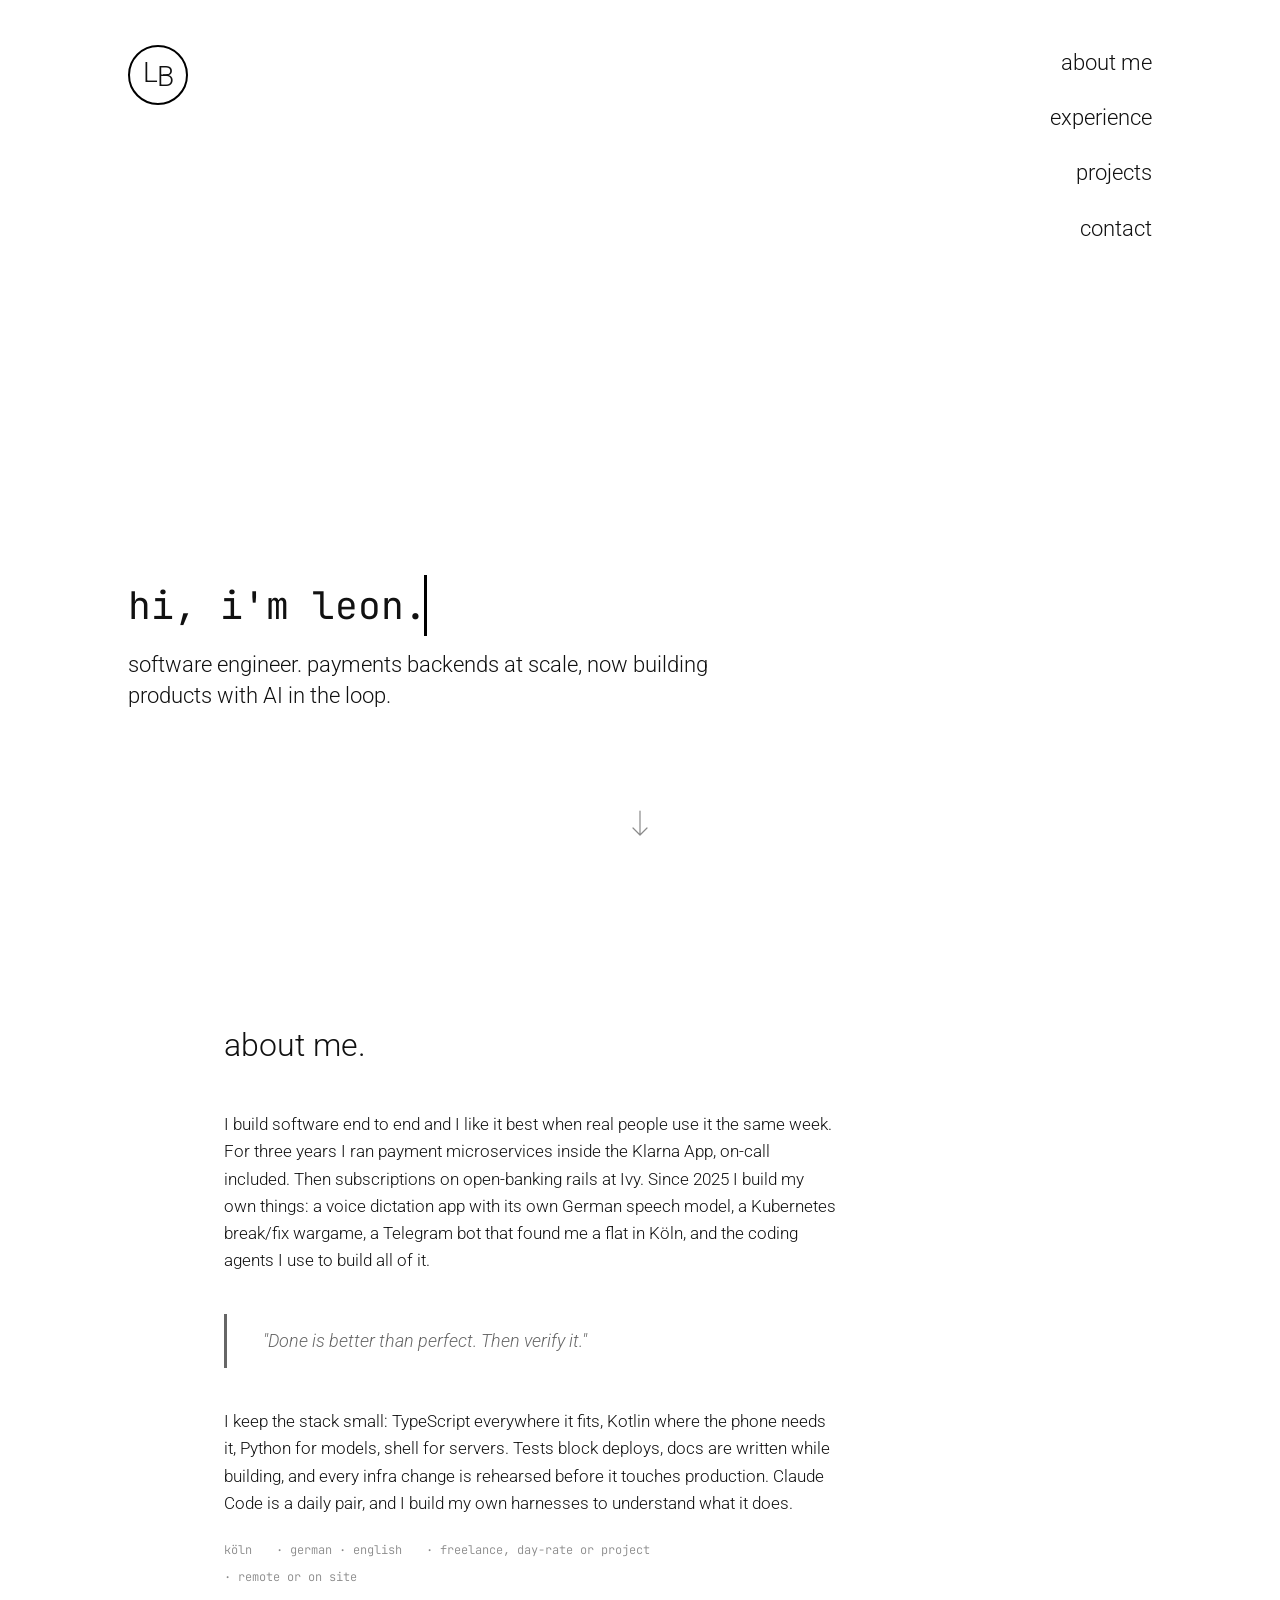
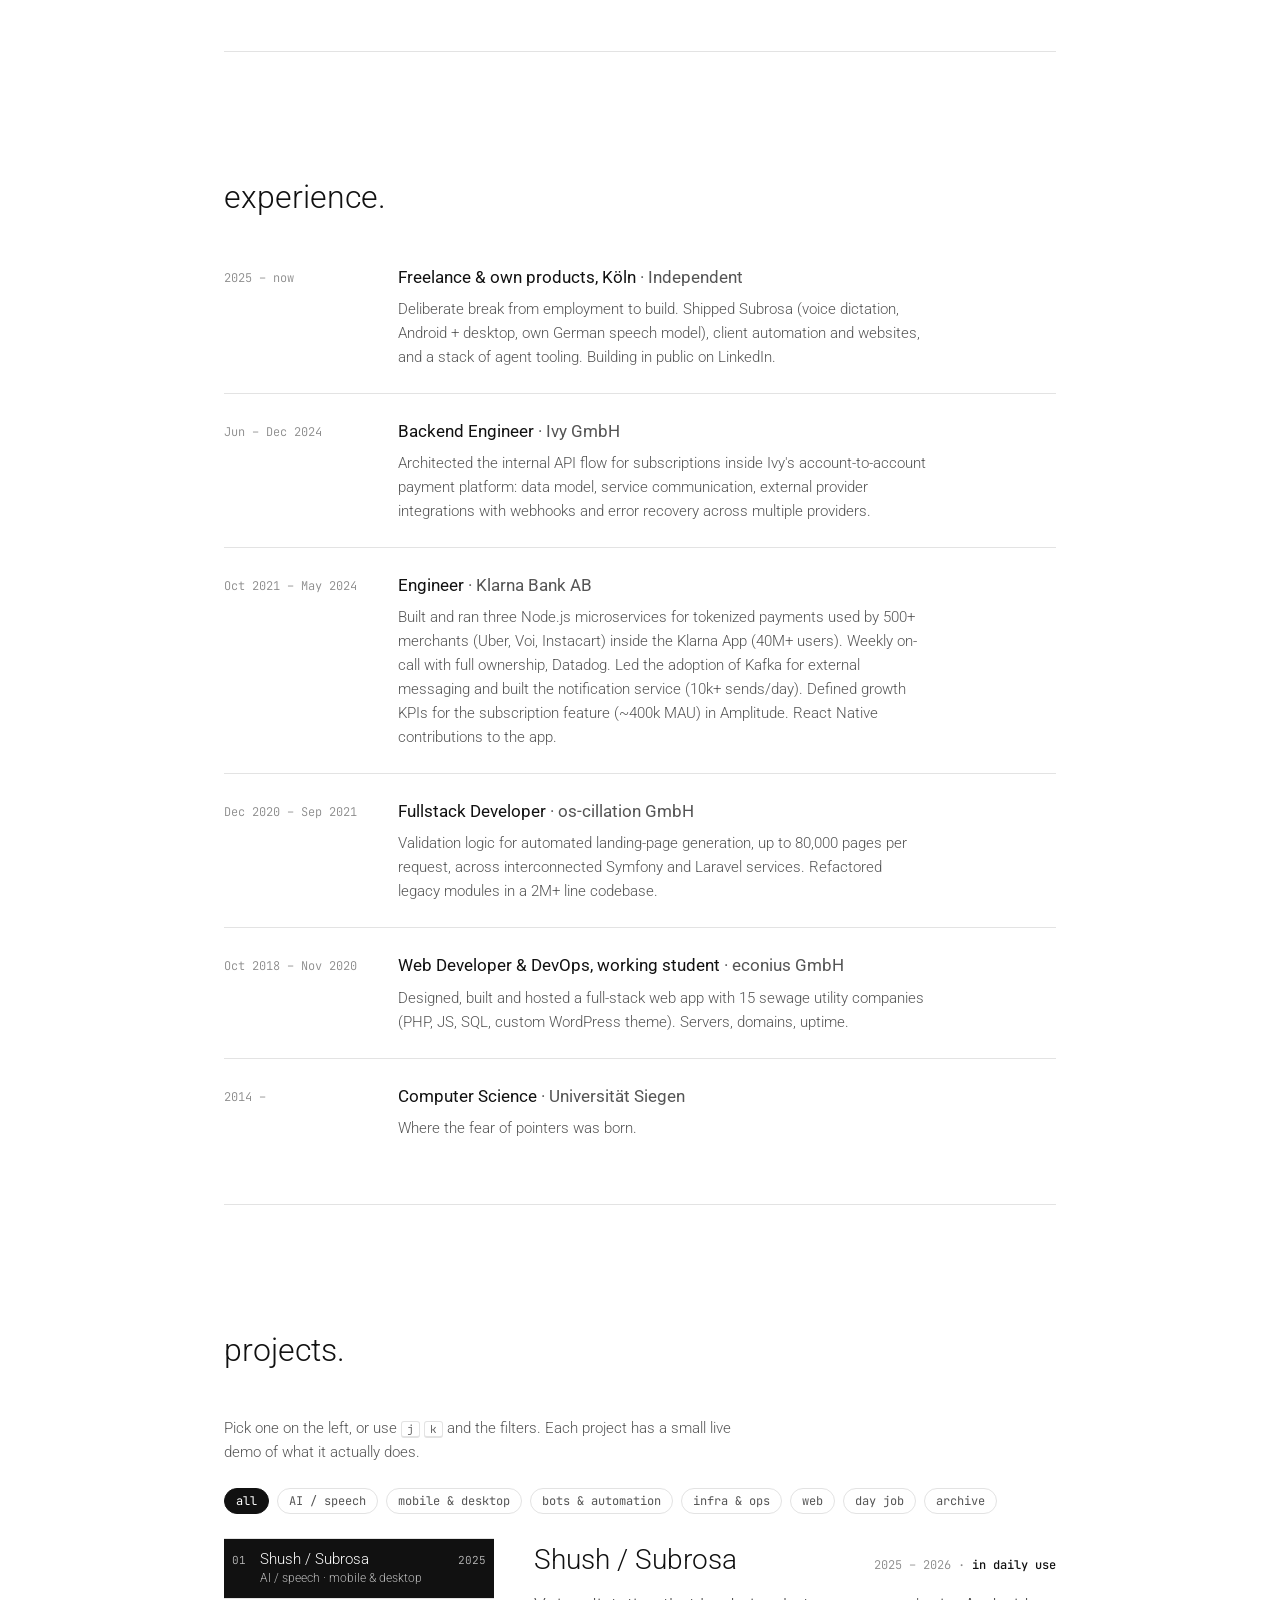
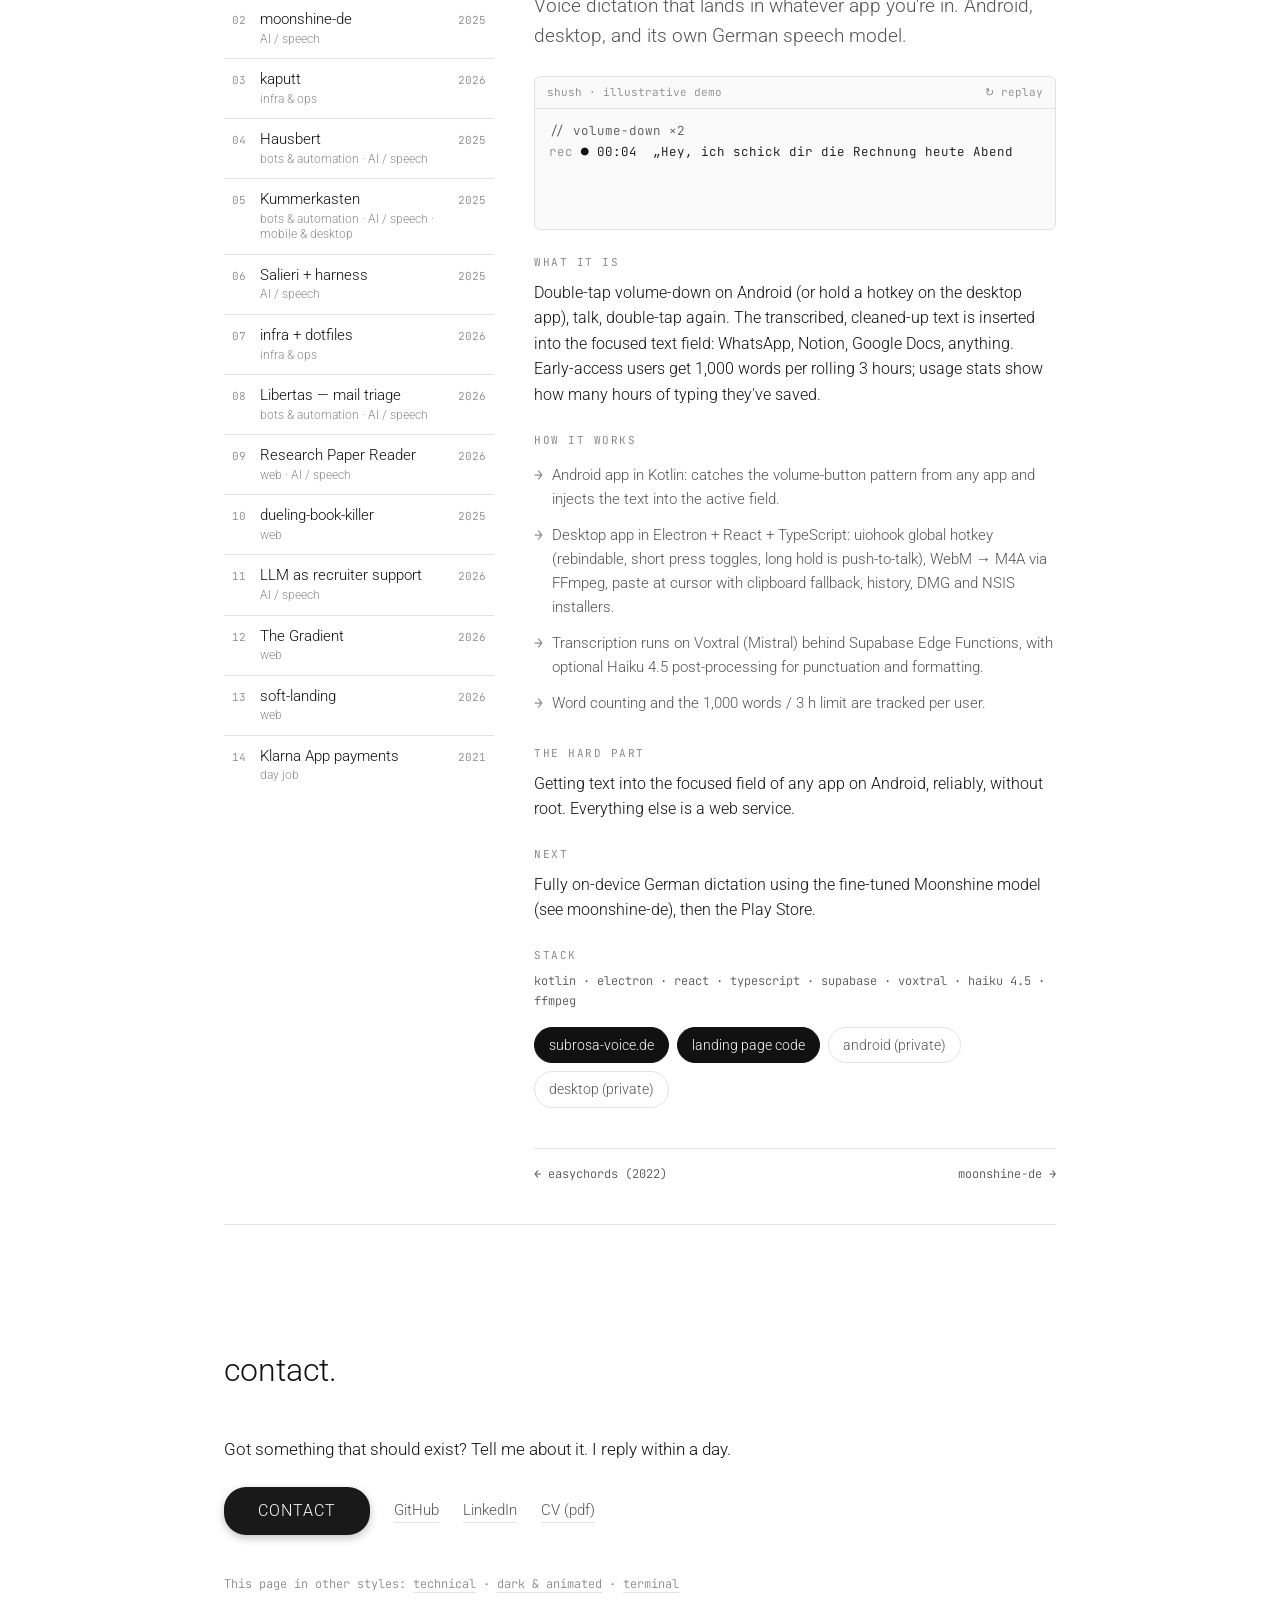
==== commit ab381f57: "Shorten scroll-down arrow" ====
--- a/index.html
+++ b/index.html
@@ -27,7 +27,7 @@
 			<h2 id="subline">software engineer. payments backends at scale, now building products with AI in the loop.</h2>
 		</div>
 		<div id="to-bottom">
-			<a href="#about-me" aria-label="scroll down"><svg xmlns="http://www.w3.org/2000/svg" viewBox="0 0 18 44"><path d="M9 2v38M2 33l7 7 7-7"/></svg></a>
+			<a href="#about-me" aria-label="scroll down"><svg xmlns="http://www.w3.org/2000/svg" viewBox="0 0 18 30"><path d="M9 2v24M2 19l7 7 7-7"/></svg></a>
 		</div>
 	</div>
 
--- a/style.css
+++ b/style.css
@@ -18,7 +18,7 @@
 #logo{grid-row:1;grid-column:1;width:60px;height:60px;border-radius:50%;border:solid 2px black;line-height:1.15;font-weight:300}
 #l{font-size:28px;position:relative;left:13px;top:10px}
 #b{font-size:28px;position:relative;left:12px;top:14px}
-#navigation{position:absolute;top:5%;right:10%;font-size:22px;text-align:right;transition:top 1.2s ease-in-out}
+#navigation{position:absolute;top:5%;right:10%;font-size:22px;text-align:right;transition:top .35s ease-out}
 #navigation.moved-navigation{top:35vh}
 #navigation ul li{margin-top:20px}
 #navigation ul li:first-child{margin-top:0}
@@ -29,7 +29,7 @@
 h2{font-size:22px;font-weight:300;margin-top:14px;line-height:1.4}
 #to-bottom{grid-row:3;grid-column:1;text-align:center}
 #to-bottom a{display:inline-block;padding:8px}
-#to-bottom svg{width:18px;height:44px;fill:none;stroke:#8a8a8a;stroke-width:1.2;stroke-linecap:round;stroke-linejoin:round;animation:nudge 2.4s ease-in-out infinite}
+#to-bottom svg{width:18px;height:30px;fill:none;stroke:#8a8a8a;stroke-width:1.2;stroke-linecap:round;stroke-linejoin:round;animation:nudge 2.4s ease-in-out infinite}
 #to-bottom a:hover svg{stroke:#111}
 @keyframes nudge{0%,100%{transform:translateY(0)}50%{transform:translateY(6px)}}
 @media (max-width:600px){
